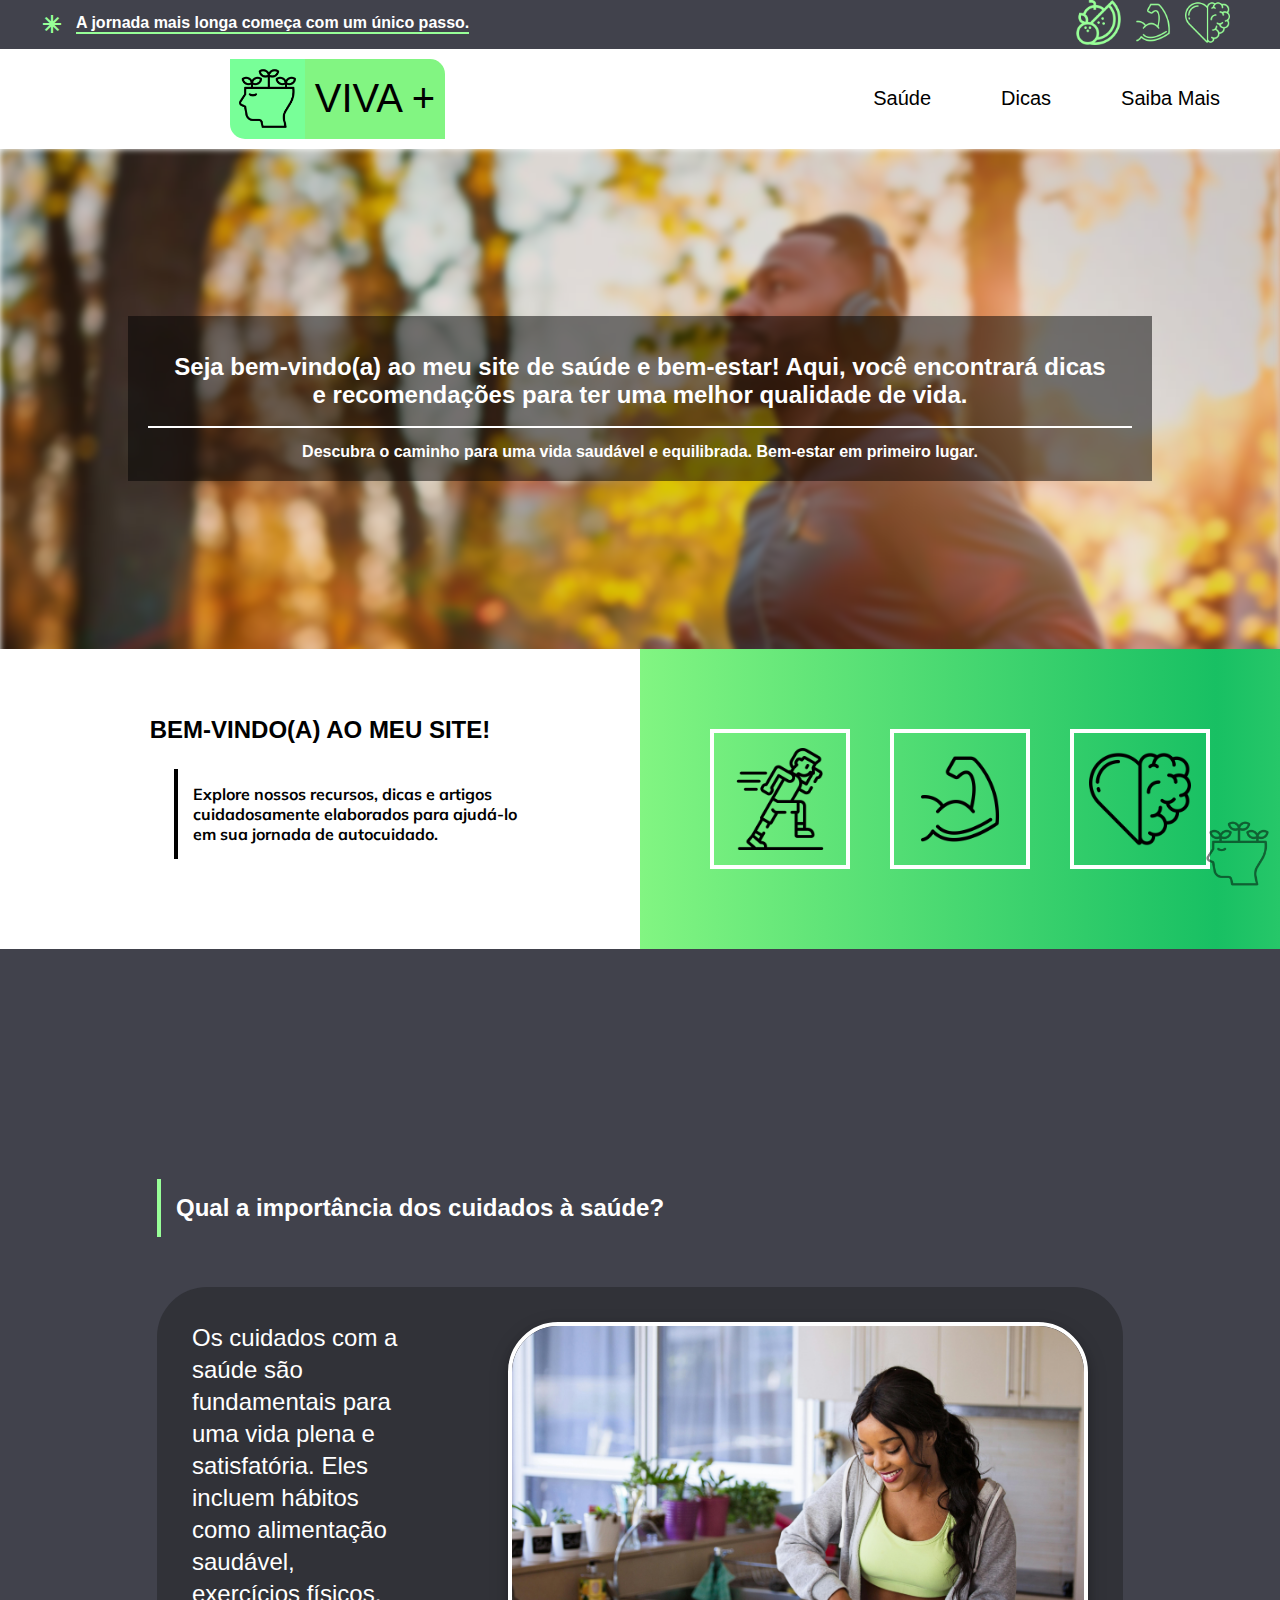
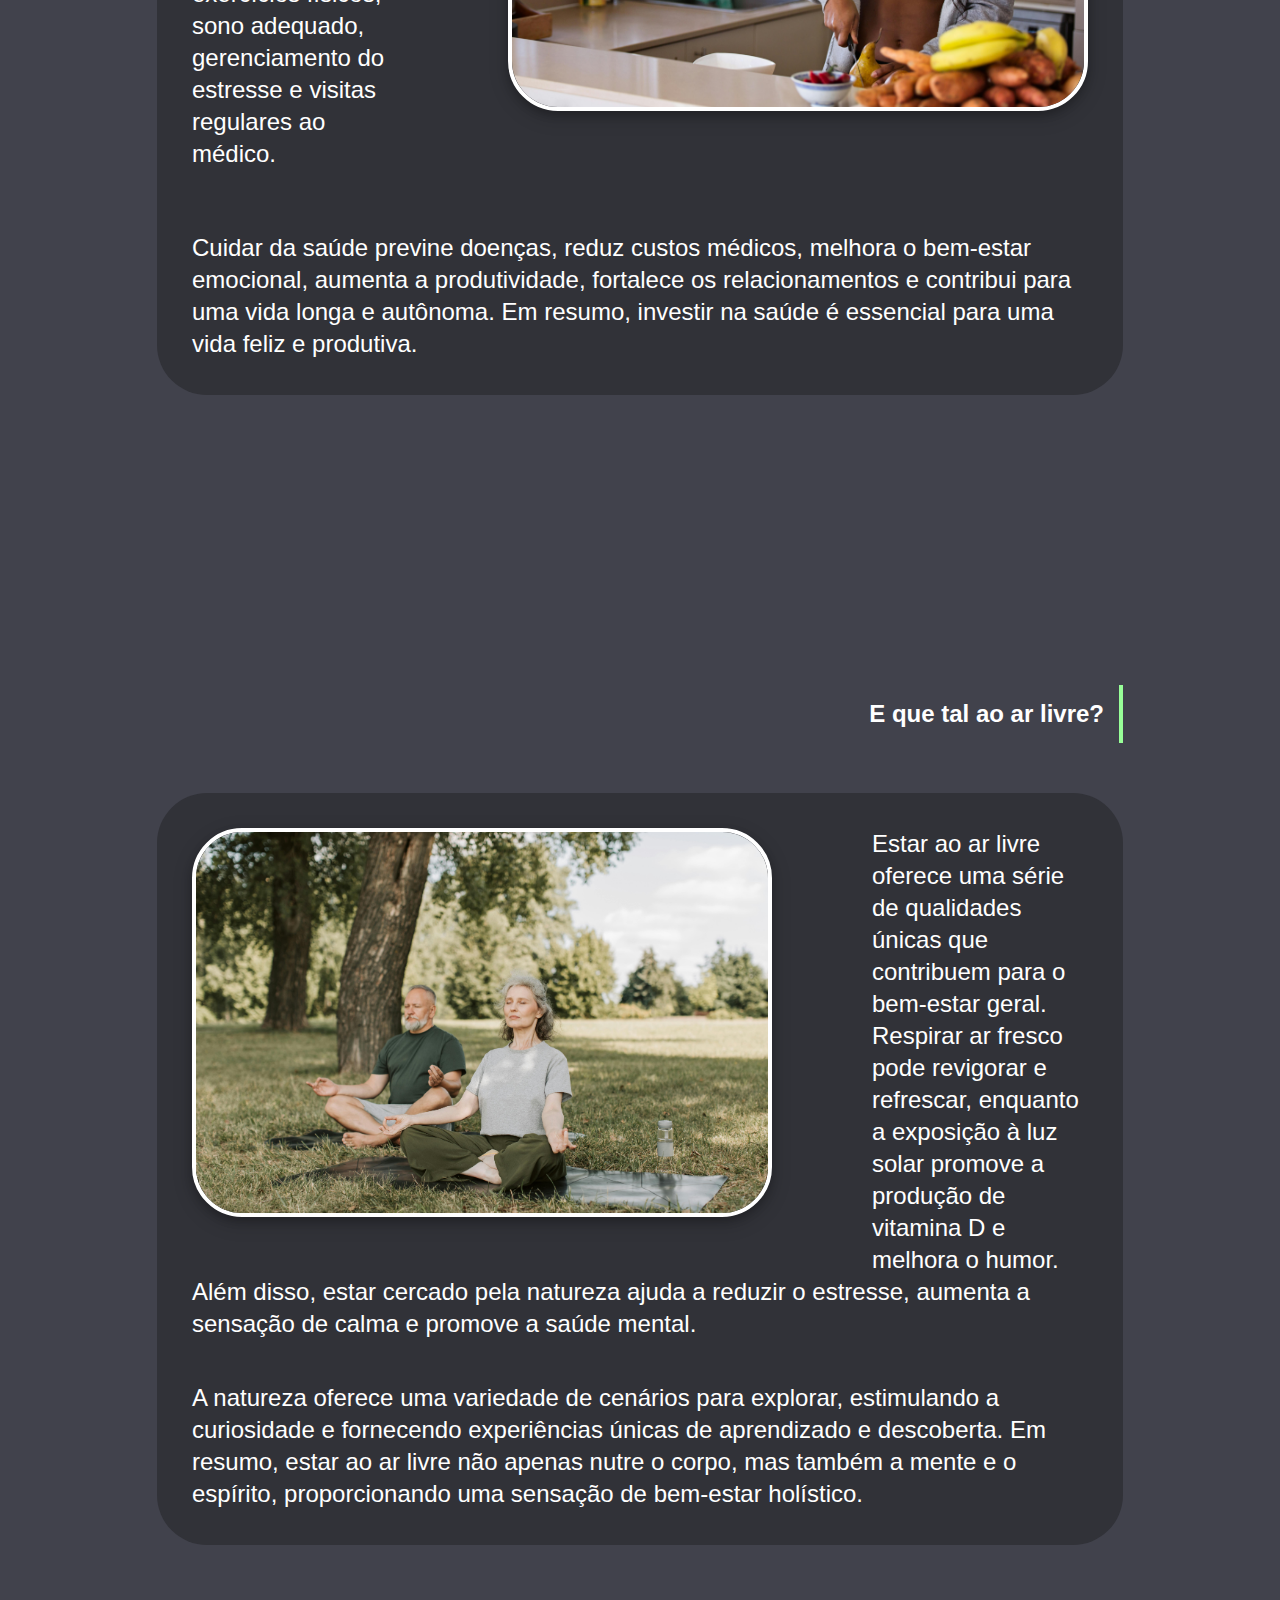
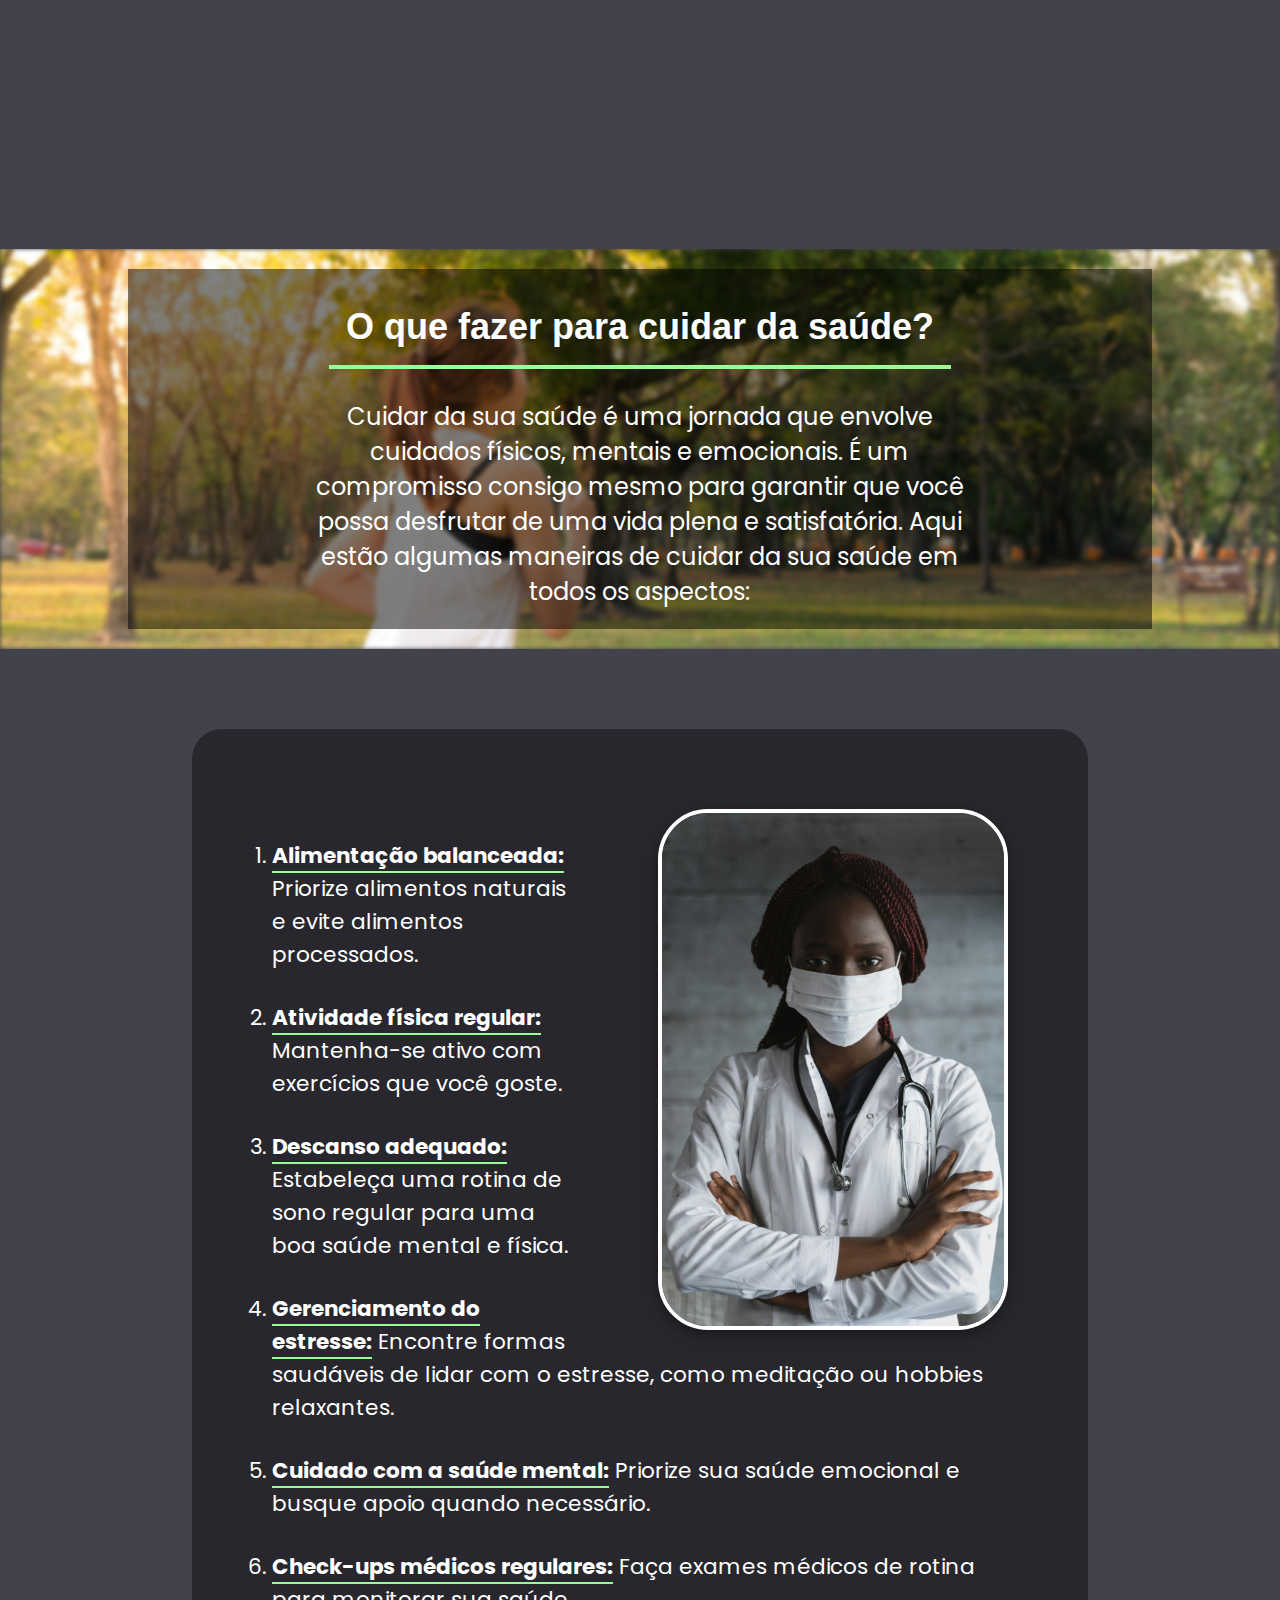
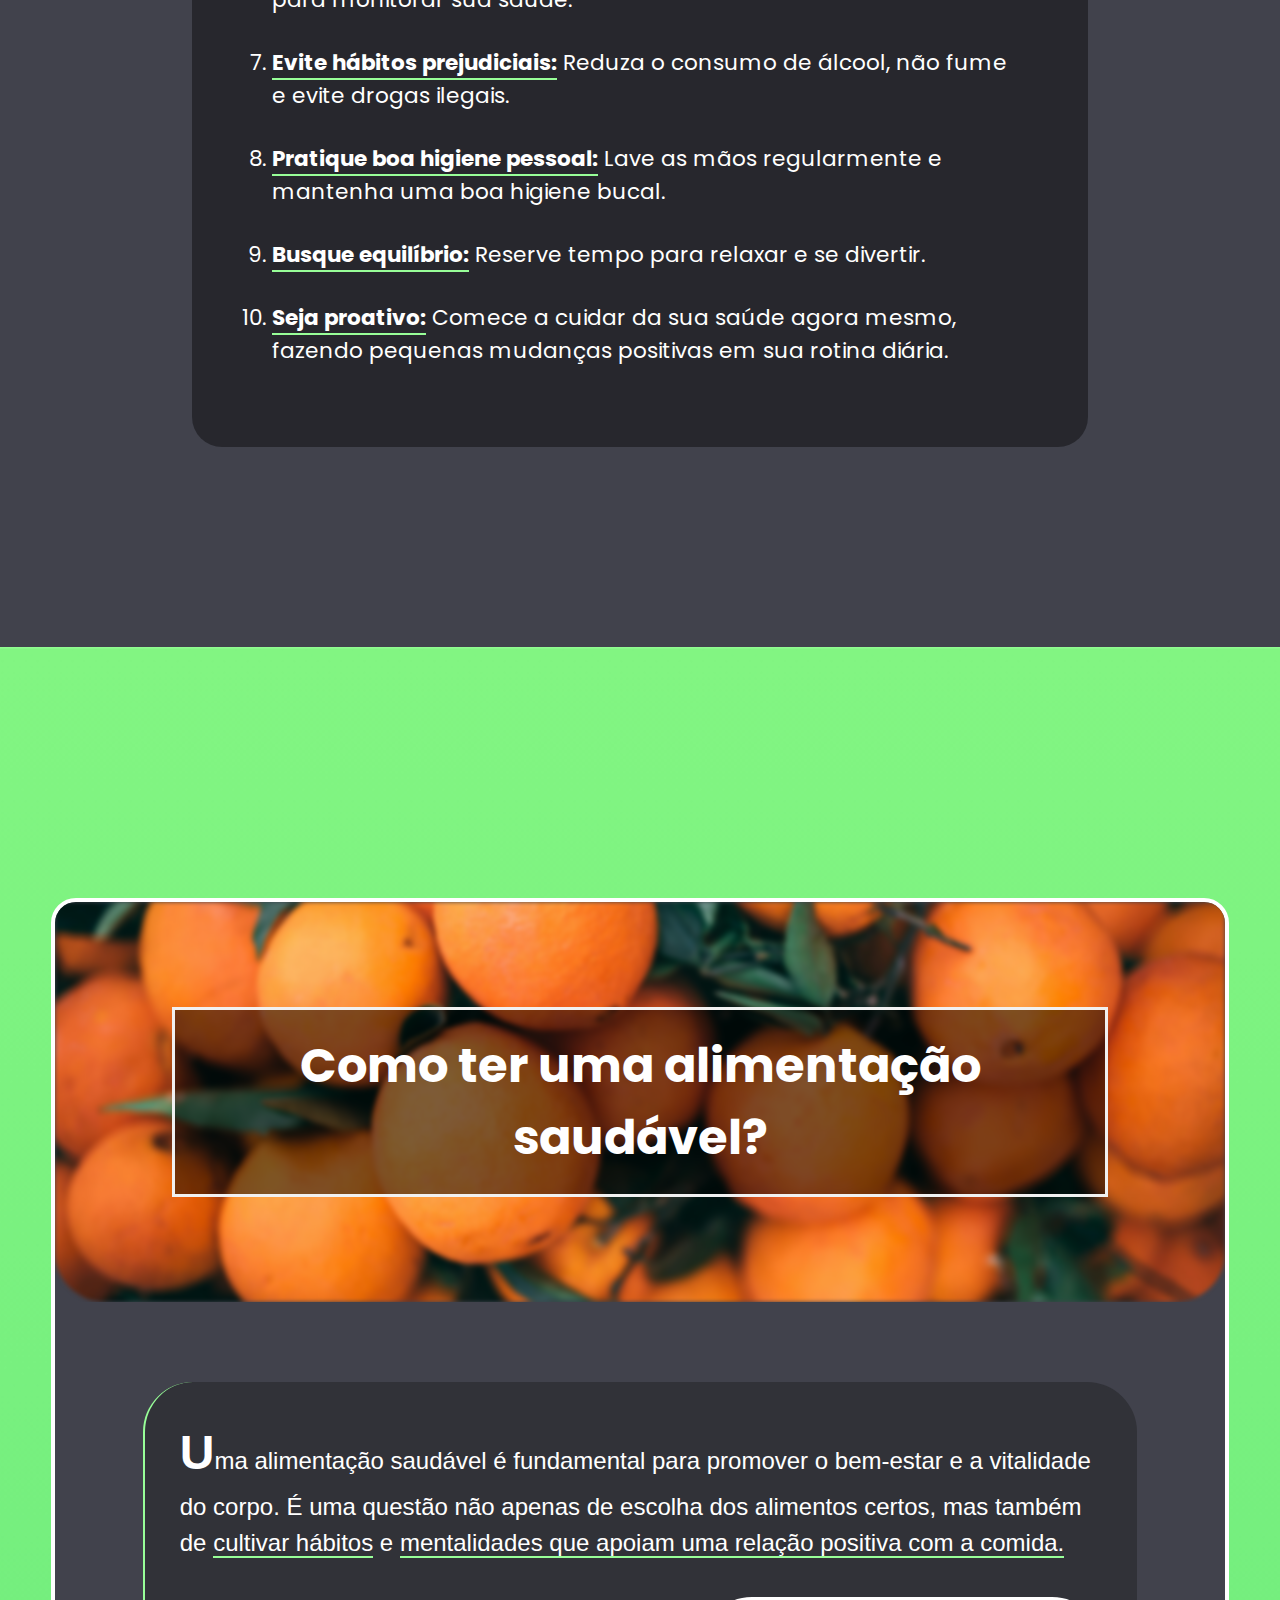
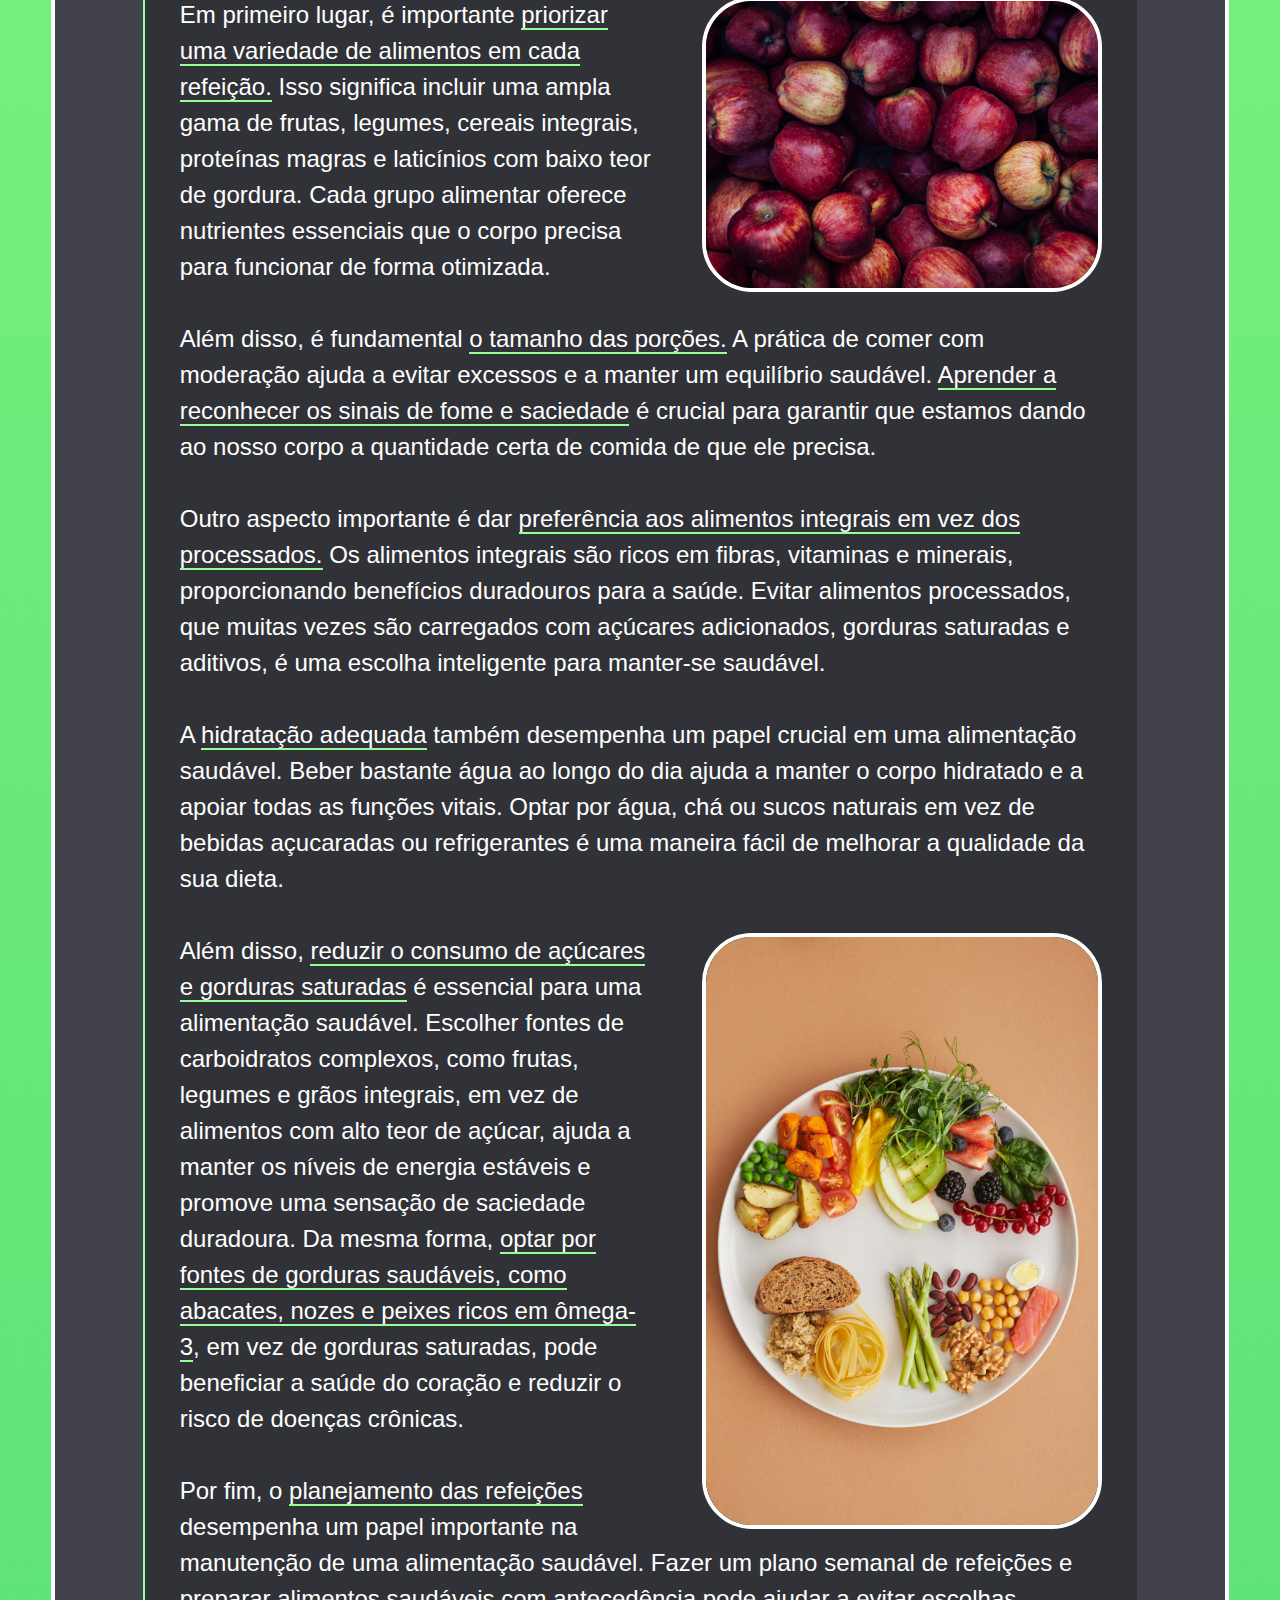
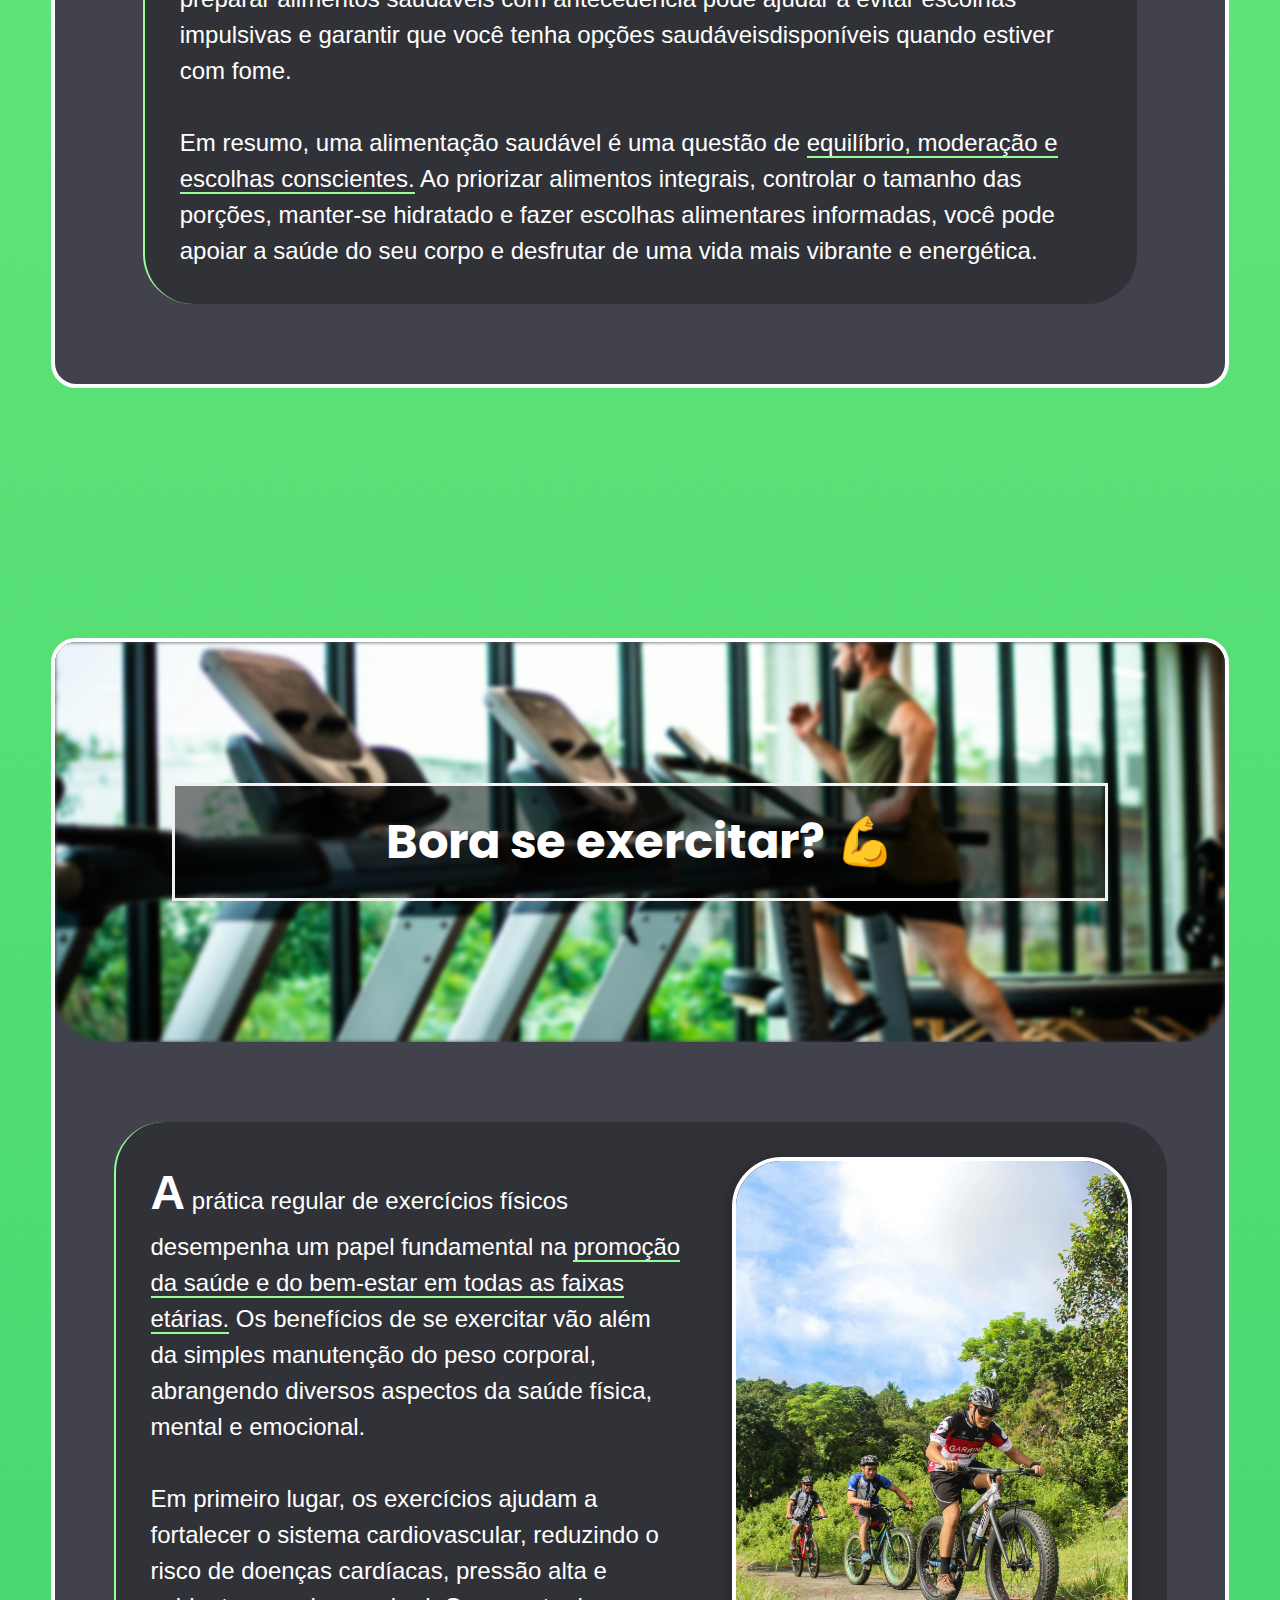
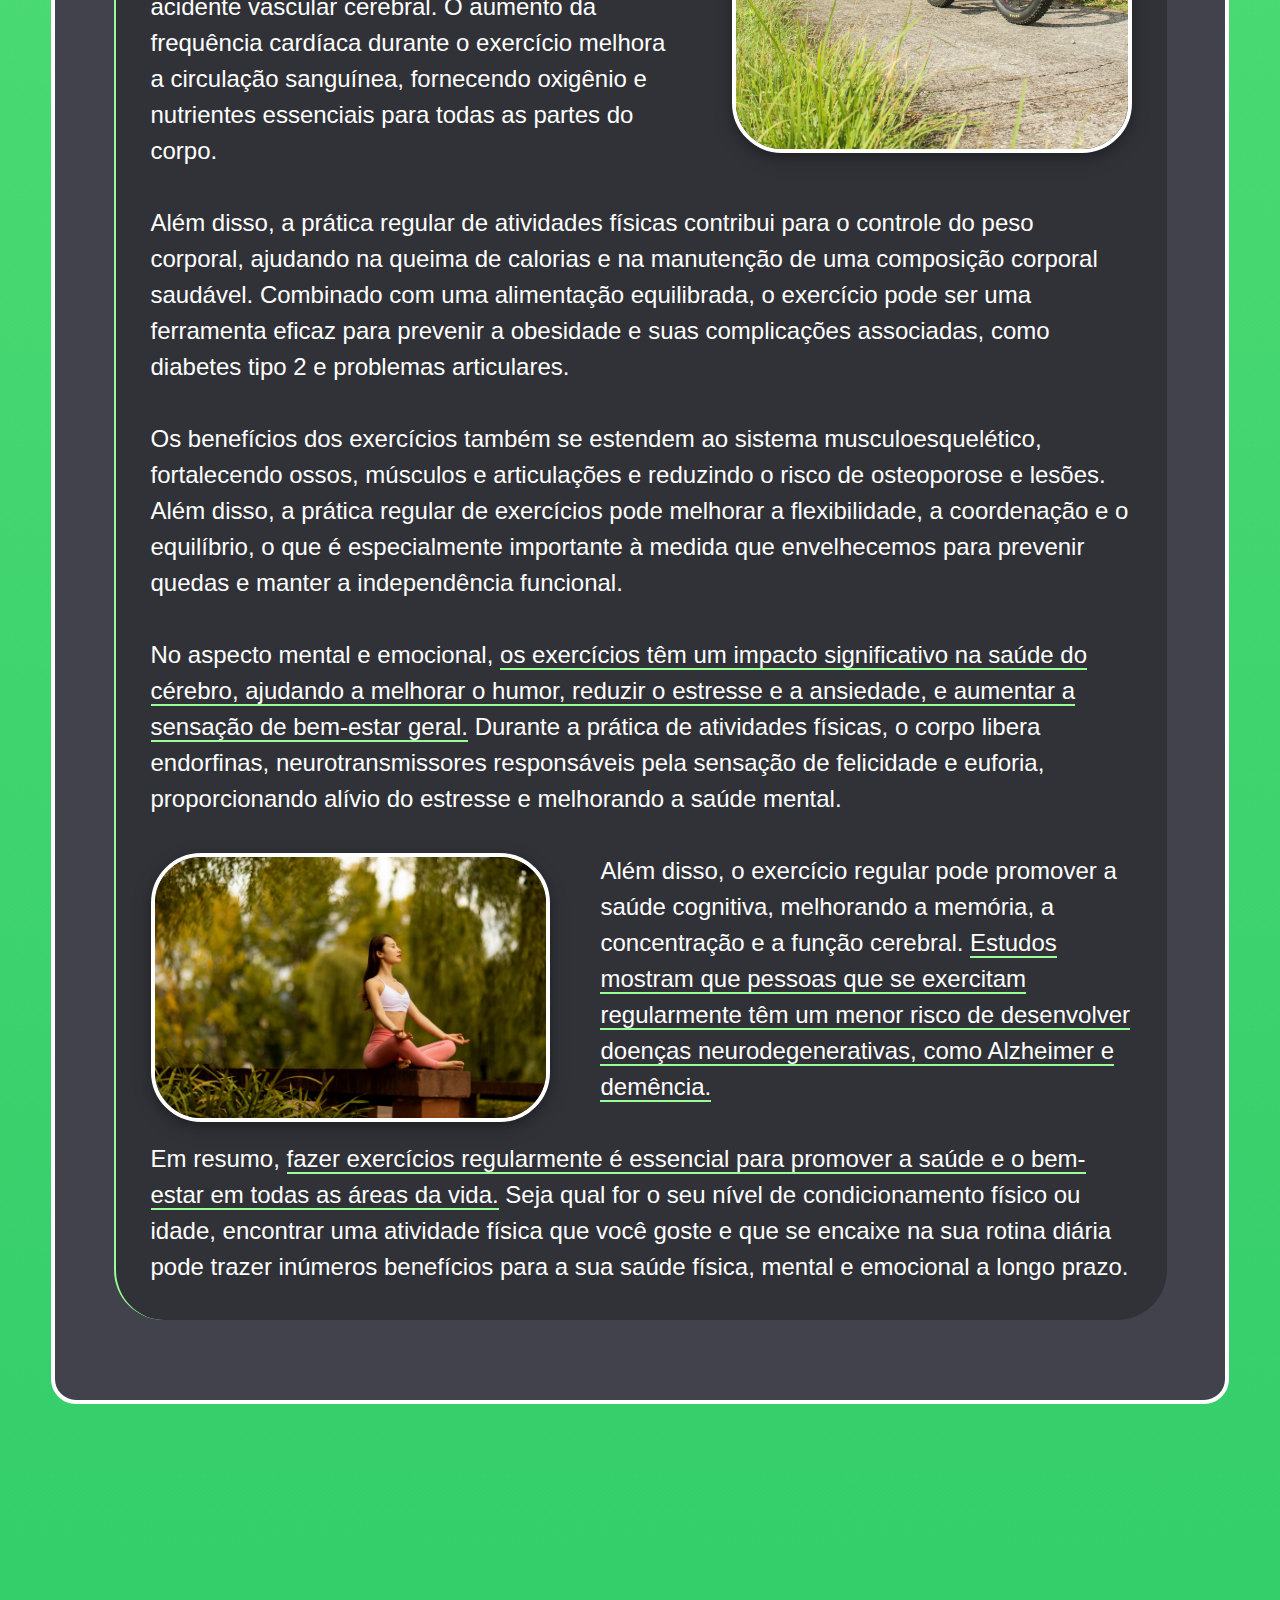
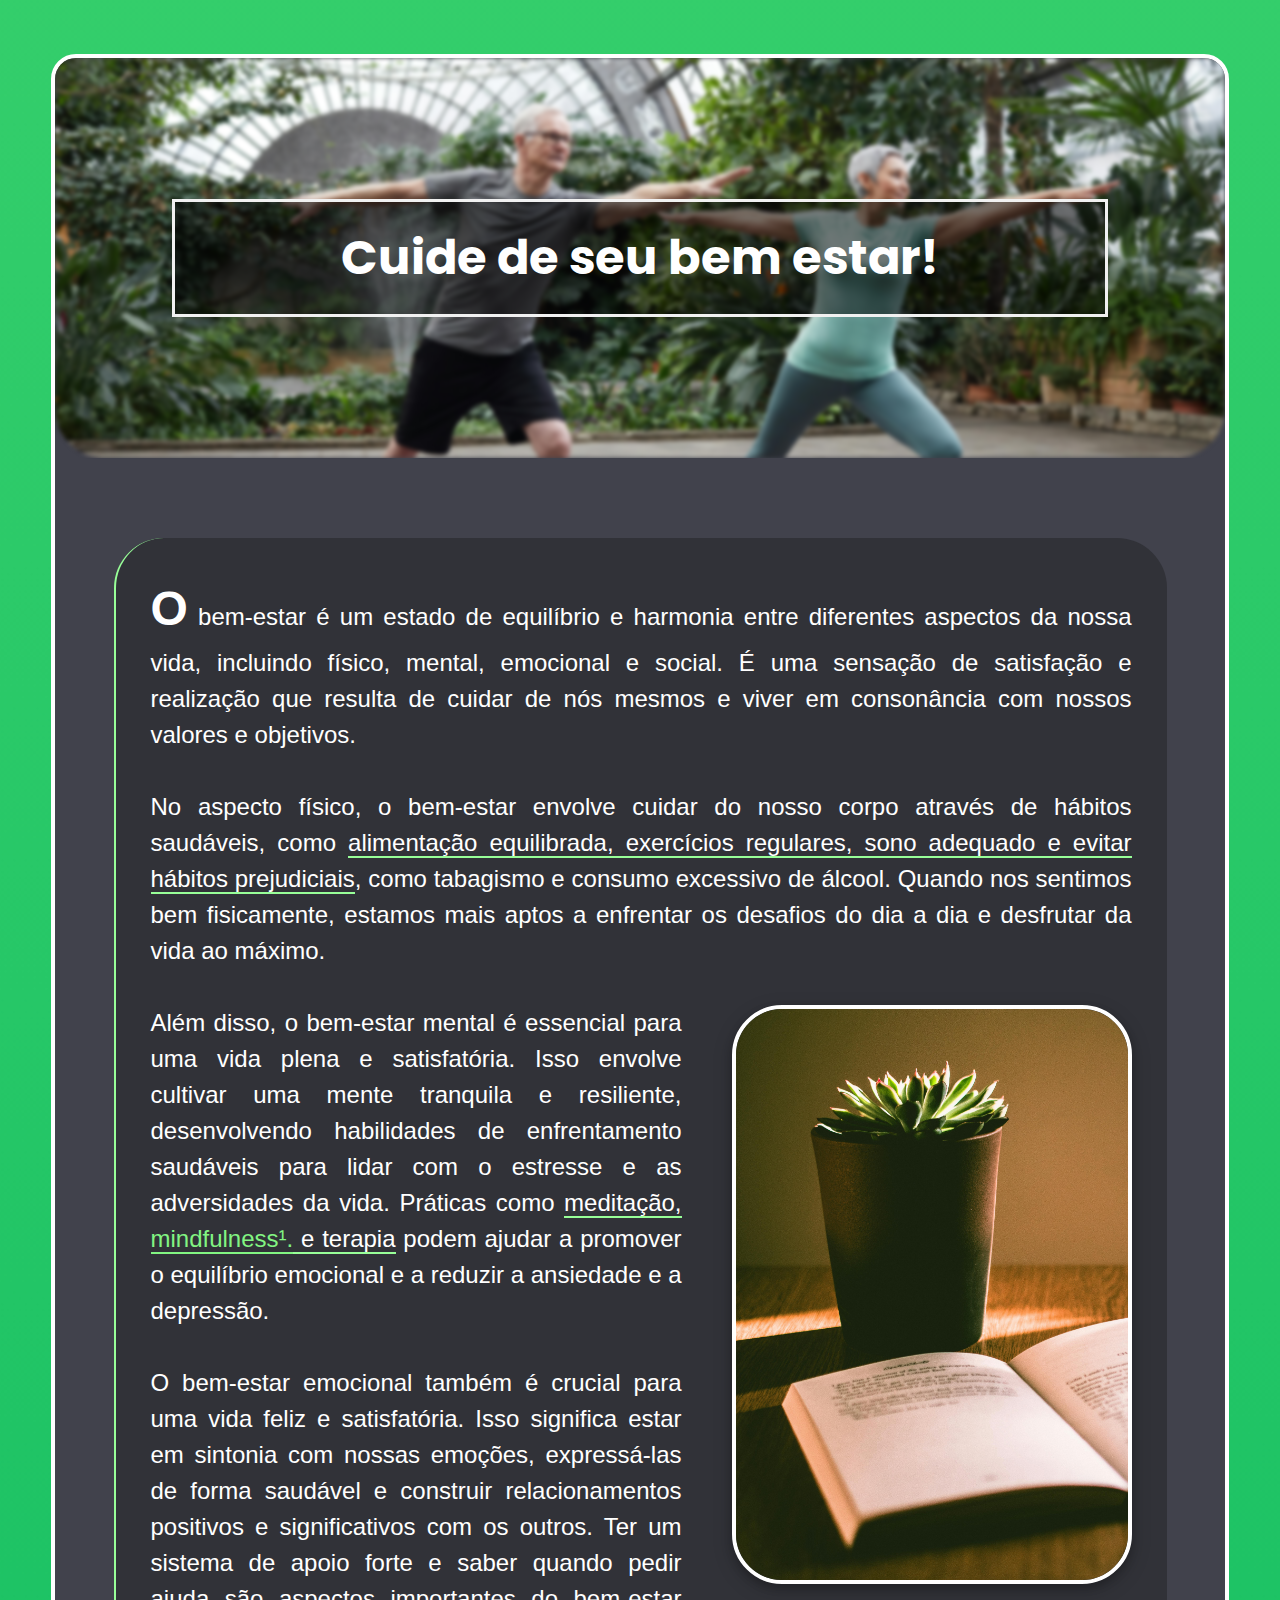
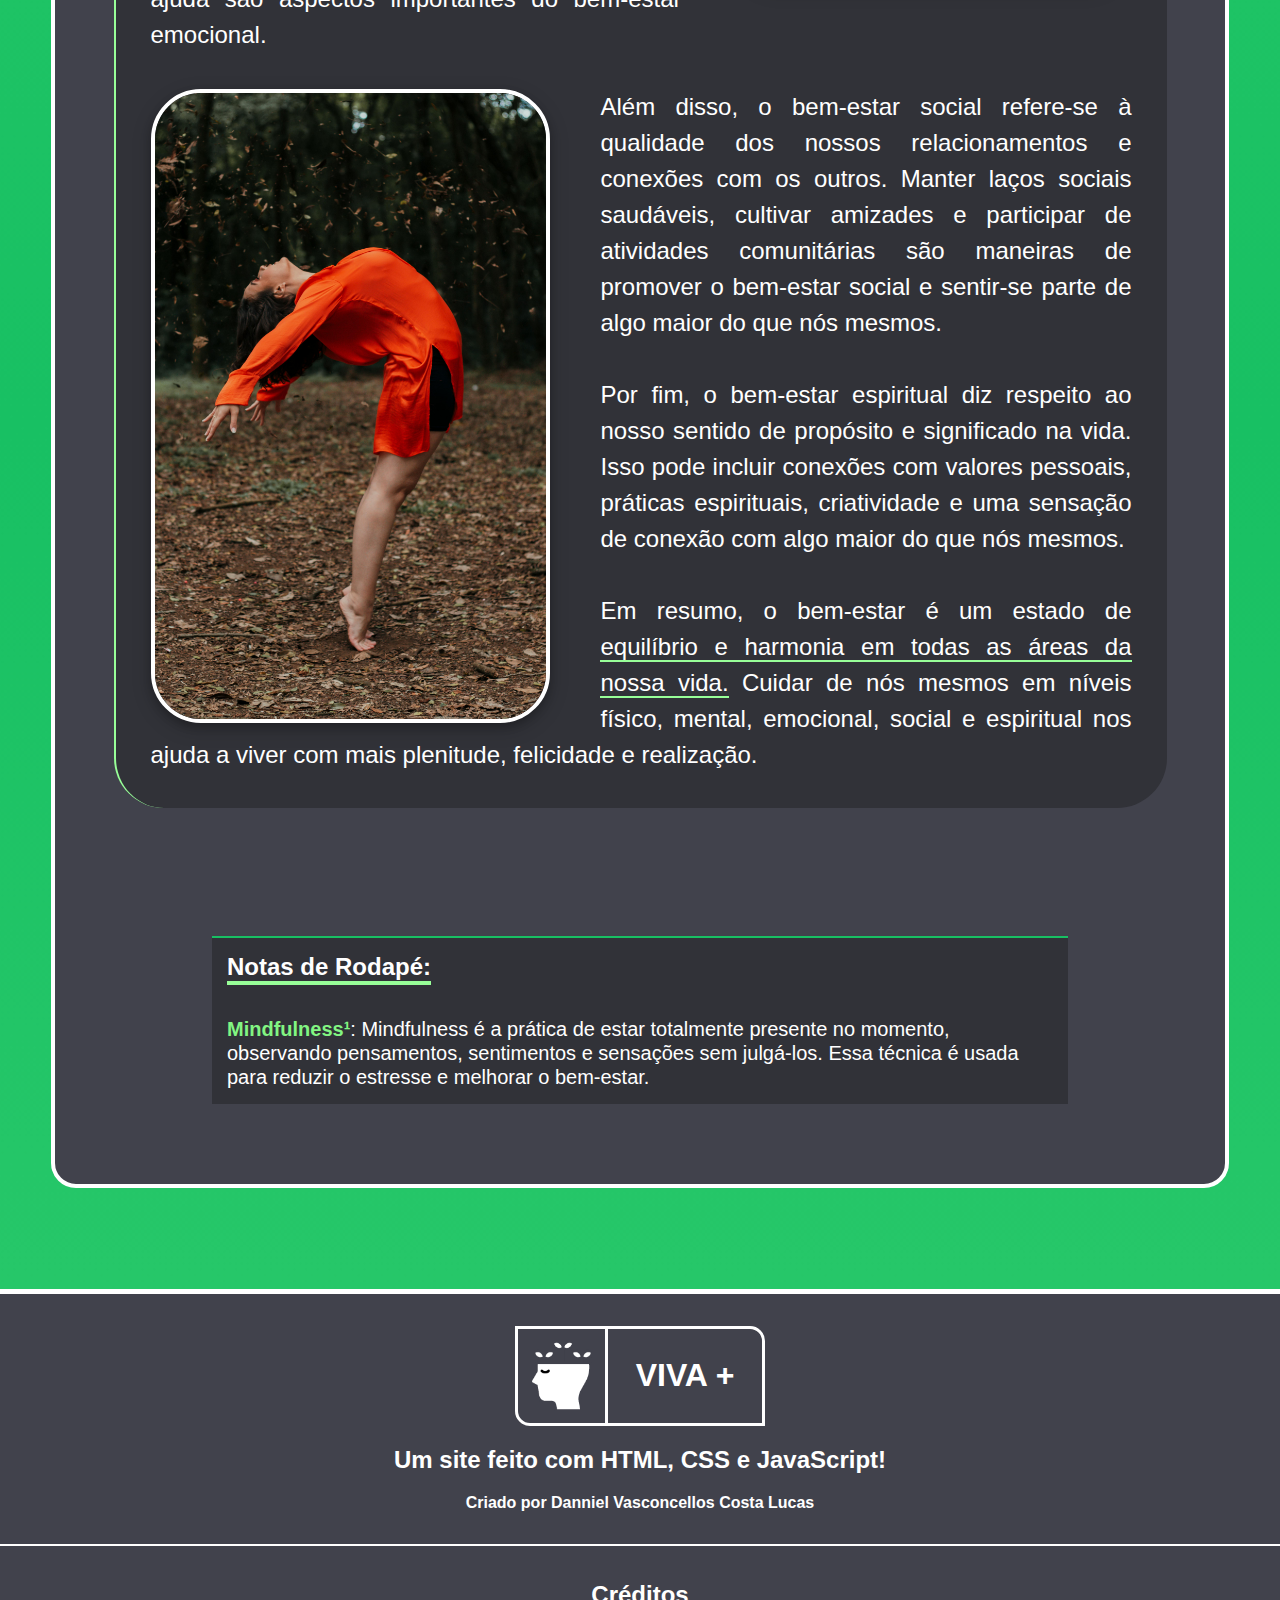
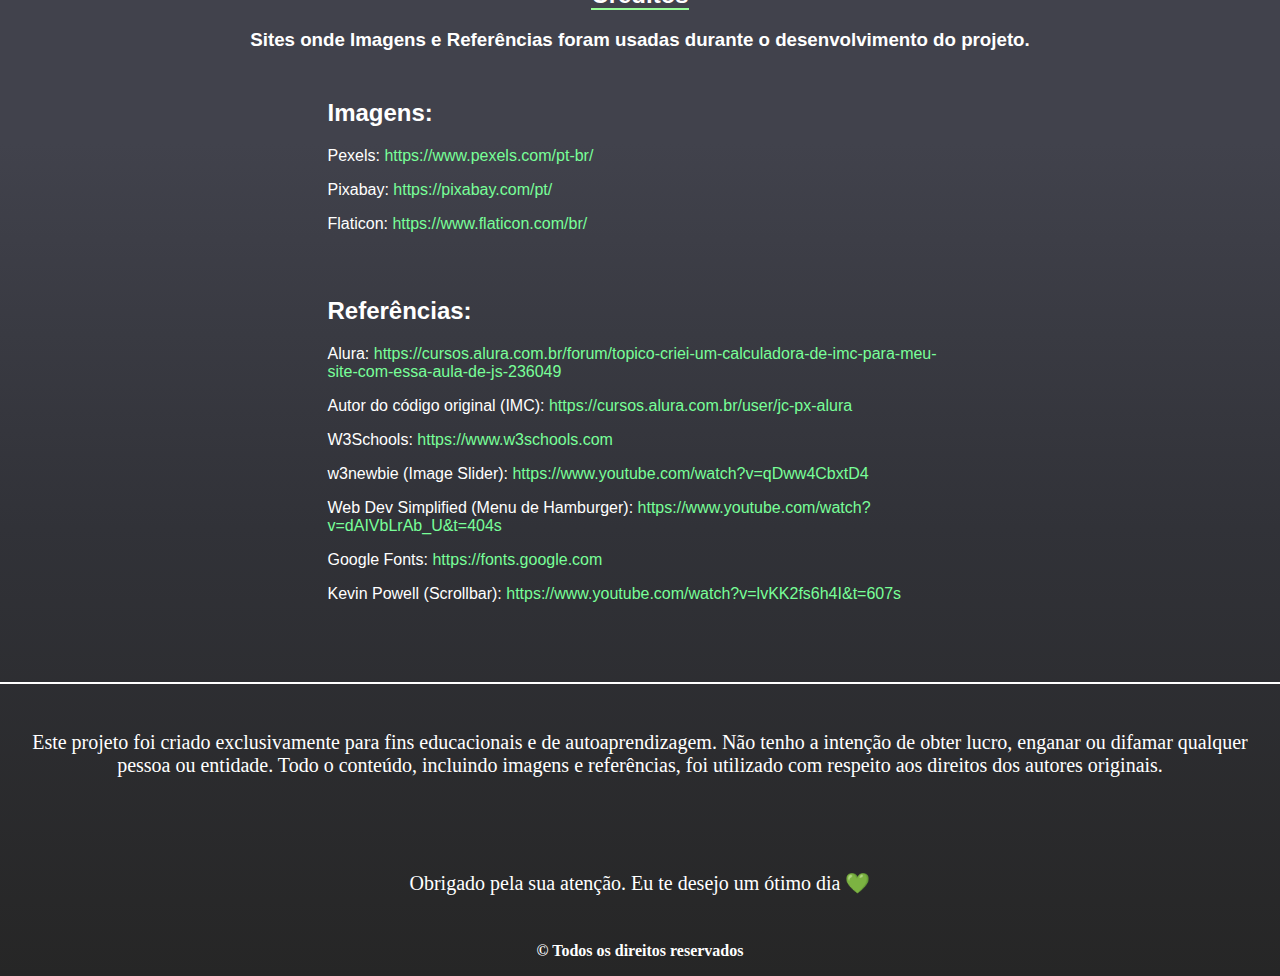
==== index.html @ 8549954d "primeiro commit" ====
<!DOCTYPE html>
<html lang="pt-BR">

<head>
    <meta charset="UTF-8">
    <meta name="description" content="Saúde e bem-estar">
    <meta name="keywords" content="Saúde, bem-estar, IMC, alimentação, exercicios físicos, saúde mental">
    <meta name="author" content="Danneil Vasconcellos Costa Lucas">
    <meta name="viewport" content="width=device-width, initial-scale=1.0">
    <link rel="stylesheet" href="./src/css/reset.css">
    <link rel="stylesheet" href="./src/css/style.css">
    <link rel="stylesheet" href="./src/css/icons.css">
    <link rel="stylesheet" href="./src/css/menu.css">
    <link rel="stylesheet" href="./src/css/division.css">
    <link rel="stylesheet" href="./src/css/responsivo.css">
    <link rel="preconnect" href="https://fonts.googleapis.com">
    <link rel="preconnect" href="https://fonts.googleapis.com">
    <link rel="preconnect" href="https://fonts.gstatic.com" crossorigin>
    <link href="https://fonts.googleapis.com/css2?family=Merienda:wght@300..900&display=swap" rel="stylesheet">
    <link rel="preconnect" href="https://fonts.googleapis.com">
    <link rel="preconnect" href="https://fonts.gstatic.com" crossorigin>
    <link href="https://fonts.googleapis.com/css2?family=Mulish:ital,wght@0,200..1000;1,200..1000&display=swap"
        rel="stylesheet">
    <link rel="preconnect" href="https://fonts.googleapis.com">
    <link rel="preconnect" href="https://fonts.gstatic.com" crossorigin>
    <link
        href="https://fonts.googleapis.com/css2?family=Poppins:ital,wght@0,100;0,200;0,300;0,400;0,500;0,600;0,700;0,800;0,900;1,100;1,200;1,300;1,400;1,500;1,600;1,700;1,800;1,900&display=swap"
        rel="stylesheet">
    <link rel="stylesheet"
        href="https://fonts.googleapis.com/css2?family=Material+Symbols+Outlined:opsz,wght,FILL,GRAD@20..48,100..700,0..1,-50..200" />
    <title>VIVA +</title>
    <link rel="icon" type="image/x-icon" href="./src/img/favicon.png">

    <style type="text/css">
        #slider {
            overflow: hidden;
            z-index: -1;
        }

        #slider figure {
            position: relative;
            width: 500%;
            margin: 0;
            left: 0;
            background-position: center;
            background-repeat: no-repeat;
            background-size: cover;
            height: 500%;
            animation: 20s slider infinite;
        }

        #slider figure img {
            float: left;
            width: 20%;
            filter: blur(3px);
            -webkit-filter: blur(3px);
        }

        @keyframes slider {
            0% {
                left: 0;
            }

            20% {
                left: 0;
            }

            25% {
                left: -100%;
            }

            45% {
                left: -100%;
            }

            50% {
                left: -200%;
            }

            70% {
                left: -200%;
            }

            75% {
                left: -300%;
            }

            95% {
                left: -300%;
            }

            100% {
                left: -400%;
            }
        }
    </style>
</head>

<body onload="ditadosTransition()">
    <div class="container">
        <nav class="top-navbar">
            <a href="index.html" target="_self">
                <div class="top-logo-content">
                    <div class="top-img-logo">
                        <img src="./src/img/logo.png" alt="Um desenho de uma cabeça com folhas saindo para fora.">
                    </div>

                    <div class="top-logo">
                        <h1>
                            VIVA +
                        </h1>
                    </div>
                </div>
            </a>

            <div class="phone-navbar">
                <a href="#" target="_blank">
                    <img src="./src/img/telefone-colorido.png" alt="Um desenho de um telefone.">
                    <img class="over-phone" src="./src/img/telefone-colorido-branco.png">
            </div>
            <div class="phone-txt">
                XX XX XXXXX-XXXX
            </div>
            </a>

            <div class="asterisk-back-space">
                <span class="material-symbols-outlined asterisk">
                    asterisk
                </span>
            </div>
            <div onclick="ditadosChange()" class="ditados">
                <u id="ditados"></u>
                <button>
                    <!-- <span onclick="ditadosChange()" class="material-symbols-outlined arrow">
                    chevron_right
                    </span>
                </button> -->
            </div>

            <div class="ícones-navbar">
                <div class="fruta-navbar">
                    <img src="./src/img/fruta-colorido.png" alt="Desenho de um trio de frutas.">
                    <!-- <img class="over-fruta" src="./src/img/fruta-colorido-branco.png"> -->
                </div>

                <div class="body-building-navbar">
                    <img src="./src/img/body-building-colorido.png" alt="Desenho de um braço musculoso.">
                    <!-- <img class="over-body-building" src="./src/img/body-building-colorido-branco.png"> -->
                </div>

                <div class="coração-navbar">
                    <img src="./src/img/coração-colorido.png" alt="Desenho de um coração e cérebro unidos.">
                    <!-- <img class="over-coração" src="./src/img/coração-colorido-branco.png"> -->
                </div>
            </div>

            <label class="hamburger-menu">
                <input type="checkbox">
            </label>

            <aside class="sidebar">
                <div class="sidebar-logo">
                    <img src="./src/img/logo-branco.png" alt="Um desenho de uma cabeça com folhas saindo para fora.">
                    <h3>VIVA +</h3>
                </div>

                <nav class="sidebar-nav">
                    <div class="sidebar-saude">
                        <button class="sidebar-btn"> <span class="material-symbols-outlined btn-icon heart-plus">
                                heart_plus
                            </span>
                            <div class="btn-title"> Sáude</div>
                        </button>

                        <ul id="saude-li" class="btn-li">
                            <li><a href="#cuide-se">Introdução</a></li>
                            <li><a href="#ar-livre">Ar Livre</a></li>
                            <li><a href="#recomendacoes">Sugestões</a></li>
                        </ul>
                    </div>


                    <div class="sidebar-dicas">
                        <button class="sidebar-btn"> <span class="material-symbols-outlined btn-icon exerice">
                                exercise
                            </span>
                            <div class="btn-title">Dicas</div>
                        </button>

                        <ul id="dicas-li" class="btn-li">
                            <li><a href="#alimentacao">Alimentação</a></li>
                            <li><a href="#exercicios">Exercícios</a></li>
                            <li><a href="#bem-estar">Bem Estar</a></li>
                        </ul>
                    </div>



                    <div class="sidebar-outro">
                        <button class="sidebar-btn"> <span class="material-symbols-outlined btn-icon new-page">
                                open_in_new
                            </span>
                            <a target="_self" href="./outro.html" class="btn-title">Outro</a>
                        </button>

                        <!-- <ul id="outro-li" class="btn-li">
                            <li><a href="./outro.html#mental">Saúde Mental</a></li>
                            <li><a href="./outro.html#video">Vídeos</a></li>
                            <li><a href="./outro.html#imc">IMC</a></li>
                        </ul> -->
                    </div>


                </nav>
            </aside>
        </nav>
        <nav class="navbar">

            <a class="logo-link" target="_self" href="index.html">
                <div class="logo-content">

                    <div class="img-logo">
                        <img class="img-logo-content" src="./src/img/logo.png"
                            alt="Um desenho de uma cabeça com folhas saindo para fora.">
                    </div>

                    <div class="logo">

                        <h1>
                            VIVA +
                        </h1>
                    </div>
                </div>
            </a>


            <div class="menu">
                <div class="dropdown">
                    <a target="_self" href="#cuide-se" class="dropbtn">Saúde</a>
                    <div class="dropdown-content" id="drop-cont">
                        <a href="#cuide-se" target="_self">Introdução</a>
                        <a href="#ar-livre" target="_self">Ar Livre</a>
                        <a href="#recomendacoes" target="_self">Recomendações</a>
                    </div>
                </div>

                <div class="dropdown-dicas">
                    <a target="_self" href="#dicas" class="dropbtn-dicas">Dicas</a>
                    <div class="dropdown-dicas-content" id="drop-cont">
                        <a href="#alimentacao">Alimentação</a>
                        <a href="#exercicios">Exercícios</a>
                        <a href="#bem-estar">Bem Estar</a>
                    </div>
                </div>

                <div class="dropdown-saiba-mais">
                    <a href="./outro.html" target="_self" class="dropbtn-saiba-mais"> <img class="outside-page"
                            src="./src/img/outside-page.svg"
                            alt="Um desenho que indica que você irá sair do site ao clicar."> Saiba
                        Mais</a>
                    <div class="dropdown-saiba-mais-content" id="drop-cont">
                        <a href="./outro.html#saude-mental">Saúde Mental</a>
                        <a href="./outro.html#video">Vídeos</a>
                        <a href="./outro.html#imc">IMC</a>
                    </div>
                </div>
            </div>
        </nav>
        <header class="header">
            <div class="headline">
                <h2>
                    Seja bem-vindo(a) ao meu site de saúde e bem-estar! Aqui, você encontrará dicas e recomendações para
                    ter uma melhor qualidade de vida.
                </h2>

                <h4>
                    Descubra o caminho para uma vida saudável e equilibrada. Bem-estar em primeiro lugar.
                </h4>
            </div>

            <div id="slider">
                <figure>
                    <img class="img-h-0" src="./src/img/img-headline.jpg">
                    <img class="img-h-1" src="./src/img/img-headline-1.jpg">
                    <img class="img-h-2" src="./src/img/img-headline-2.jpg">
                    <img class="img-h-3" src="./src/img/img-headline-3.jpg">
                    <img class="img-h-4" src="./src/img/img-headline.jpg">
                </figure>
            </div>
        </header>


        <section class="column">

            <div class="left-column">
                <div class="left-content">
                    <h2>
                        BEM-VINDO(A) AO MEU SITE!
                    </h2>
                    <div class="the-gap">
                        <hr>
                    </div>
                    <p> Explore nossos recursos, dicas e artigos cuidadosamente elaborados para ajudá-lo em sua jornada
                        de autocuidado. </p>
                </div>
            </div>

            <div class="right-column">
                <div class="right-content">
                    <img class="corredor" src="./src/img/corrida.png" alt="Desenho de um homem correndo.">
                    <img class="body-building-content" src="./src/img/body-building.png"
                        alt="Desenho de um braço musculoso.">
                    <img class="fruta-content" src="./src/img/coração.png"
                        alt="Desenho de um coração e cérebro unidos.">
                </div>
            </div>
        </section>

        <section class="intro" id="cuide-se">

            <div class="cuidados">
                <div class="cuidados-content">

                    <h2>
                        Qual a importância dos cuidados à saúde?
                    </h2>

                    <div id="inside" class="cuidados-inside">

                        <div class="img-over">
                            <img id="img-show" class="img-top img-original" src="./src/img/img-cuidados.jpg"
                                alt="Fotografia de uma mulher cortando uma fruta.">

                            <img id="img-show" class="img-top img-pos" src="./src/img/img-cuidados-pos.jpg"
                                alt="Fotografia de uma mulher prestes a comer uma colher de frutas enquanto esbanja um sorriso para a câmera">
                        </div>
                        <p class="p-cuidados p-excess" id="p-cuidados">
                            Os cuidados com a saúde
                            são
                            fundamentais para uma vida
                            plena e satisfatória. Eles incluem hábitos como alimentação saudável, exercícios físicos,
                            sono
                            adequado,
                            gerenciamento do estresse e visitas regulares ao médico.
                        </p>
                        <br><br>
                        <div class="img-over">
                            <img class="img-middle img-original" id="img-show" src="./src/img/img-cuidados.jpg"
                                alt="Fotografia de uma mulher cortando uma fruta.">

                            <img id="img-pos" class="img-middle img-pos" src="./src/img/img-cuidados-pos.jpg"
                                alt="Fotografia de uma mulher prestes a comer uma colher de frutas enquanto esbanja um sorriso para a câmera">

                        </div>
                        <p>
                            Cuidar da saúde
                            previne
                            doenças, reduz
                            custos médicos, melhora o bem-estar emocional, aumenta a produtividade, fortalece os
                            relacionamentos e
                            contribui para uma vida longa e autônoma. Em resumo, investir na saúde é essencial para uma
                            vida
                            feliz e
                            produtiva.
                        </p>
                    </div>
                </div>
            </div>
            <br><br>

            <div class="ar-livre" id="ar-livre">
                <div class="ar-livre-content">
                    <h2>
                        E que tal ao ar livre?
                    </h2>

                    <div id="inside" class="ar-livre-inside">
                        <div class="img-container">
                            <img id="img-show" class="img-top" src="./src/img/img-ar-livre.jpg"
                                alt="Uma fotografia de dois idosos sentados ao ar livre.">
                        </div>
                        <p>
                            Estar ao ar livre
                            oferece
                            uma série de
                            qualidades únicas que contribuem para o bem-estar geral. Respirar ar fresco pode revigorar e
                            refrescar,
                            enquanto a exposição à luz solar promove a produção de vitamina D e melhora o humor. Além
                            disso,
                            estar
                            cercado pela natureza ajuda a reduzir o estresse, aumenta a sensação de calma e promove a
                            saúde
                            mental.
                        </p>
                        <br><br>
                        <div class="img-container">
                            <img id="img-show" class="img-middle" src="./src/img/img-ar-livre.jpg"
                                alt="Uma fotografia de dois idosos sentados ao ar livre.">
                        </div>
                        <p class="p-excess">

                            A natureza oferece uma variedade de cenários para explorar, estimulando a curiosidade e
                            fornecendo
                            experiências únicas de aprendizado e descoberta. Em resumo, estar ao ar livre não apenas
                            nutre o
                            corpo,
                            mas também a mente e o espírito, proporcionando uma sensação de bem-estar holístico.

                        </p>
                    </div>
                </div>
            </div>

            <div class="recomendacoes" id="recomendacoes">

                <div class="rec-img-txt">
                    <div class="top-img" style="filter: blur(2px);"></div>
                    <div class="top-text">
                        <h1>
                            O que fazer para cuidar da saúde?
                        </h1>
                        <p id="especial" >Cuidar da sua saúde é uma jornada que envolve cuidados físicos, mentais e emocionais. É um
                            compromisso
                            consigo mesmo para garantir que você possa desfrutar de uma vida plena e satisfatória. Aqui
                            estão
                            algumas maneiras de cuidar da sua saúde em todos os aspectos:
                        </p>
                    </div>
                </div>
                <ol>
                    <div class="background-ol">
                        <div id="img-ol" class="img-ol">
                            <img id="img-show" src="./src/img/img-recomendacoes-1.jpg"
                                alt="Uma médica de braços cruzados.">
                        </div>
                        <div id="li-space" class="li-space">
                            <li><strong>Alimentação balanceada:</strong> Priorize alimentos naturais e evite alimentos
                                processados.
                            </li>
                            <li><strong>Atividade física regular:</strong> Mantenha-se ativo com exercícios que você
                                goste.
                            </li>
                            <li><strong>Descanso adequado:</strong> Estabeleça uma rotina de sono regular para uma boa
                                saúde
                                mental e
                                física.
                            </li>
                            <li><strong>Gerenciamento do estresse:</strong> Encontre formas saudáveis de lidar com o
                                estresse,
                                como
                                meditação ou
                                hobbies relaxantes.</li>
                            <li><strong>Cuidado com a saúde mental:</strong> Priorize sua saúde emocional e busque apoio
                                quando
                                necessário.</li>
                            <li><strong>Check-ups médicos regulares:</strong> Faça exames médicos de rotina para
                                monitorar
                                sua
                                saúde.</li>
                            <li><strong>Evite hábitos prejudiciais:</strong> Reduza o consumo de álcool, não fume e
                                evite
                                drogas
                                ilegais.</li>
                            <li><strong>Pratique boa higiene pessoal:</strong> Lave as mãos regularmente e mantenha uma
                                boa
                                higiene
                                bucal.</li>
                            <li><strong>Busque equilíbrio:</strong> Reserve tempo para relaxar e se divertir.</li>
                            <li><strong>Seja proativo:</strong> Comece a cuidar da sua saúde agora mesmo, fazendo
                                pequenas
                                mudanças
                                positivas em sua
                                rotina diária.</li>
                        </div>
                    </div>
                </ol>

            </div>

        </section>
        <section class="dicas" id="dicas">
            <section class="alimentacao" id="alimentacao">
                <div class="rec-img-txt">
                    <div class="top-img"></div>
                    <div class="top-text">
                        <h1>Como ter uma alimentação saudável?</h1>
                    </div>
                </div>

                <div class="alimentacao-text">

                    <p> <strong>U</strong>ma
                        alimentação saudável é fundamental para promover o bem-estar e a vitalidade do corpo. É uma
                        questão
                        não apenas de escolha dos alimentos certos, mas também de <u>cultivar hábitos</u> e
                        <u>mentalidades
                            que apoiam uma relação positiva com a comida.</u>
                        <br><br>


                        <img id="img-dicas" class="img-top" src="./src/img/img-alimentacao-1.jpg"
                            alt="Uma imagem preenchida com um monte de maçãs.">
 
                    Em primeiro lugar, é importante <u>priorizar uma variedade de alimentos em cada refeição.</u>
                    Isso
                    significa incluir uma ampla gama de frutas, legumes, cereais integrais, proteínas magras e
                    laticínios com baixo teor de gordura. Cada grupo alimentar oferece nutrientes essenciais que o
                    corpo
                    precisa para funcionar de forma otimizada.
                    <br><br>
                    Além disso, é fundamental <u>o tamanho das porções.</u> A prática de comer com moderação ajuda a
                    evitar excessos e a manter um equilíbrio saudável. <u>Aprender a reconhecer os sinais de fome e
                        saciedade</u> é crucial para garantir que estamos dando ao nosso corpo a quantidade certa de
                    comida de que ele precisa.
                    <br><br>
                    <img id="img-dicas" class="img-middle" src="./src/img/img-alimentacao-2.jpg"
                        alt="Uma fotografia de um pão de forma com cinco ovos cozidos e um alface.">

                    Outro aspecto importante é dar <u>preferência aos alimentos integrais em vez dos
                        processados.</u> Os
                    alimentos integrais são ricos em fibras, vitaminas e minerais, proporcionando benefícios
                    duradouros
                    para a saúde. Evitar alimentos processados, que muitas vezes são carregados com açúcares
                    adicionados, gorduras saturadas e aditivos, é uma escolha inteligente para manter-se saudável.
                    <br><br>
                    A <u>hidratação adequada</u> também desempenha um papel crucial em uma alimentação saudável.
                    Beber
                    bastante água ao longo do dia ajuda a manter o corpo hidratado e a apoiar todas as funções
                    vitais.
                    Optar por água, chá ou sucos naturais em vez de bebidas açucaradas ou refrigerantes é uma
                    maneira
                    fácil de melhorar a qualidade da sua dieta.
                    <br><br>
                    <img id="img-dicas" class="bottom-img" src="./src/img/img-alimentacao-3.jpg"
                        alt="Uma fotografia de um prato com alimentos saudáveis.">

                    Além disso, <u>reduzir o consumo de açúcares e gorduras saturadas</u> é essencial para uma
                    alimentação saudável. Escolher fontes de carboidratos complexos, como frutas, legumes e grãos
                    integrais, em vez de alimentos com alto teor de açúcar, ajuda a manter os níveis de energia
                    estáveis
                    e promove uma sensação de saciedade duradoura. Da mesma forma, <u>optar por fontes de gorduras
                        saudáveis, como abacates, nozes e peixes ricos em ômega-3</u>, em vez de gorduras saturadas,
                    pode beneficiar a saúde do coração e reduzir o risco de doenças crônicas.
                    <br><br>
                    Por fim, o <u>planejamento das refeições</u> desempenha um papel importante na manutenção de uma
                    alimentação saudável. Fazer um plano semanal de refeições e preparar alimentos saudáveis com
                    antecedência pode ajudar a evitar escolhas impulsivas e garantir que você tenha opções saudáveis
                    ​​disponíveis quando estiver com fome.
                    <br><br>
                    Em resumo, uma alimentação saudável é uma questão de <u>equilíbrio, moderação e escolhas
                        conscientes.</u> Ao priorizar alimentos integrais, controlar o tamanho das porções,
                    manter-se
                    hidratado e fazer escolhas alimentares informadas, você pode apoiar a saúde do seu corpo e
                    desfrutar
                    de uma vida mais vibrante e energética.
                    </p>
                </div>
            </section>
            <section class="exercicios" id="exercicios">
                <div class="rec-img-txt">
                    <div class="top-img"></div>
                    <div class="top-text">
                        <h1>Bora se exercitar? 💪</h1>
                    </div>
                </div>
                <div class="exercicios-text">
                    <p> <img id="img-dicas" class="img-top" src="./src/img/img-exercicios-1.jpg"
                            alt="Uma fotografia com três homens andando de bicicleta ao ar livre.">

                        <strong>A</strong> prática regular de exercícios físicos desempenha um papel fundamental na
                        <u>promoção da saúde e do bem-estar em todas as faixas etárias.</u> Os benefícios de se
                        exercitar
                        vão além da simples manutenção do peso corporal, abrangendo diversos aspectos da saúde física,
                        mental e emocional.
                        <br><br>
                        Em primeiro lugar, os exercícios ajudam a fortalecer o sistema cardiovascular, reduzindo o risco
                        de
                        doenças cardíacas, pressão alta e acidente vascular cerebral. O aumento da frequência cardíaca
                        durante o exercício melhora a circulação sanguínea, fornecendo oxigênio e nutrientes essenciais
                        para
                        todas as partes do corpo.
                        <img id="img-dicas" class="img-middle" src="./src/img/img-exercicios-1.jpg"
                            alt="Uma fotografia com três homens andando de bicicleta ao ar livre.">
                        <br><br>
                        Além disso, a prática regular de atividades físicas contribui para o controle do peso corporal,
                        ajudando na queima de calorias e na manutenção de uma composição corporal saudável. Combinado
                        com
                        uma alimentação equilibrada, o exercício pode ser uma ferramenta eficaz para prevenir a
                        obesidade e
                        suas complicações associadas, como diabetes tipo 2 e problemas articulares.
                        <br><br>
                        Os benefícios dos exercícios também se estendem ao sistema musculoesquelético, fortalecendo
                        ossos,
                        músculos e articulações e reduzindo o risco de osteoporose e lesões. Além disso, a prática
                        regular
                        de exercícios pode melhorar a flexibilidade, a coordenação e o equilíbrio, o que é especialmente
                        importante à medida que envelhecemos para prevenir quedas e manter a independência funcional.
                        <br><br>
                        No aspecto mental e emocional, <u>os exercícios têm um impacto significativo na saúde do
                            cérebro,
                            ajudando a melhorar o humor, reduzir o estresse e a ansiedade, e aumentar a sensação de
                            bem-estar geral.</u> Durante a prática de atividades físicas, o corpo libera endorfinas,
                        neurotransmissores responsáveis pela sensação de felicidade e euforia, proporcionando alívio do
                        estresse e melhorando a saúde mental.
                        <br><br> <img id="img-dicas" class="bottom-img" src="./src/img/img-exercicios-2.jpg"
                            alt="Uma fotografia de uma mulher meditando ao ar livre.">
                        Além disso, o exercício regular pode promover a saúde cognitiva, melhorando a memória, a
                        concentração e a função cerebral. <u>Estudos mostram que pessoas que se exercitam regularmente
                            têm
                            um menor risco de desenvolver doenças neurodegenerativas, como Alzheimer e demência.</u>
                        <br><br>
                        Em resumo, <u>fazer exercícios regularmente é essencial para promover a saúde e o bem-estar em
                            todas
                            as áreas da vida.</u> Seja qual for o seu nível de condicionamento físico ou idade,
                        encontrar
                        uma atividade física que você goste e que se encaixe na sua rotina diária pode trazer inúmeros
                        benefícios para a sua saúde física, mental e emocional a longo prazo.
                    </p>
                </div>
            </section>
            <section class="bem-estar" id="bem-estar">
                <div class="rec-img-txt">
                    <div class="top-img"></div>
                    <div class="top-text">
                        <h1>Cuide de seu bem estar!</h1>
                    </div>
                </div>
                <div class="bem-estar-text">
                    <p>

                        <strong>O</strong> bem-estar é um estado de equilíbrio e harmonia entre diferentes aspectos da
                        nossa
                        vida, incluindo físico, mental, emocional e social. É uma sensação de satisfação e realização
                        que
                        resulta de cuidar de nós mesmos e viver em consonância com nossos valores e objetivos.
                        <br><br> <img id="img-dicas" class="img-middle" src="./src/img/img-bem-estar-1.jpg"
                            alt="Uma fotografia de um vaso de planta em uma mesa com um livro ao lado.">
                        No aspecto físico, o bem-estar envolve cuidar do nosso corpo através de hábitos saudáveis, como
                        <u>alimentação equilibrada, exercícios regulares, sono adequado e evitar hábitos
                            prejudiciais</u>,
                        como tabagismo e consumo excessivo de álcool. Quando nos sentimos bem fisicamente, estamos mais
                        aptos a enfrentar os desafios do dia a dia e desfrutar da vida ao máximo.
                        <br><br> <img id="img-dicas" class="img-top" src="./src/img/img-bem-estar-1.jpg"
                            alt="Uma fotografia de um vaso de planta em uma mesa com um livro ao lado.">

                        Além disso, o bem-estar mental é essencial para uma vida plena e satisfatória. Isso envolve
                        cultivar
                        uma mente tranquila e resiliente, desenvolvendo habilidades de enfrentamento saudáveis para
                        lidar
                        com o estresse e as adversidades da vida. Práticas como <u>meditação, <a
                                style="color: #82f582; border-bottom: 2px solid #82f582;" href="#rodape">
                                mindfulness¹.</a> e terapia</u>
                        podem ajudar a promover o equilíbrio emocional e a reduzir a ansiedade e a depressão.
                        <br><br>
                        O bem-estar emocional também é crucial para uma vida feliz e satisfatória. Isso significa estar
                        em
                        sintonia com nossas emoções, expressá-las de forma saudável e construir relacionamentos
                        positivos e
                        significativos com os outros. Ter um sistema de apoio forte e saber quando pedir ajuda são
                        aspectos
                        importantes do bem-estar emocional.
                        <br><br> <img id="img-dicas" class="bottom-img" src="./src/img/img-bem-estar2.jpg"
                            alt="Uma fotografia de uma mulher se alongando ao ar livre.">
                        Além disso, o bem-estar social refere-se à qualidade dos nossos relacionamentos e conexões com
                        os
                        outros. Manter laços sociais saudáveis, cultivar amizades e participar de atividades
                        comunitárias
                        são maneiras de promover o bem-estar social e sentir-se parte de algo maior do que nós mesmos.
                        <br><br>
                        Por fim, o bem-estar espiritual diz respeito ao nosso sentido de propósito e significado na
                        vida.
                        Isso pode incluir conexões com valores pessoais, práticas espirituais, criatividade e uma
                        sensação
                        de conexão com algo maior do que nós mesmos.
                        <br><br>
                        Em resumo, o bem-estar é um estado de <u>equilíbrio e harmonia em todas as áreas da nossa
                            vida.</u>
                        Cuidar de nós mesmos em níveis físico, mental, emocional, social e espiritual nos ajuda a viver
                        com
                        mais plenitude, felicidade e realização.
                    </p>

                    <div id="rodape" class="rodape">
                        <h2 class="rodape-h2">Notas de Rodapé:</h2>
                        <ul class="ul-rodape">
                            <li id="mindfulness-index" class="li-rodape"><b>Mindfulness¹</b>:
                                Mindfulness é a prática de estar totalmente presente no momento, observando pensamentos,
                                sentimentos e sensações sem julgá-los. Essa técnica é usada para reduzir o estresse e
                                melhorar o bem-estar.
                            </li>
                        </ul>
                    </div>
                </div>
            </section>
        </section>
        <footer class="footer">
            <div class="logo-rodape">
                <div class="logo-rodape-img">
                    <img src="./src/img/logo-noline-branco.png"
                        alt="Um desenho de uma cabeça com folhas saindo para fora.">
                </div>
                <div class="viva-content">
                    <h1 class="viva">
                        <a href="index.html" target="_self">VIVA +</a>
                    </h1>
                </div>
            </div>
            <h2 class="footer-h2">
                Um site feito com HTML, CSS e JavaScript!
            </h2>
            <h4>
                Criado por Danniel Vasconcellos Costa Lucas
            </h4>

            <div class="credits">
                <h2><u>Créditos</u></h2>
                <h3>Sites onde Imagens e Referências foram usadas durante o desenvolvimento do projeto.</h3>
                <div id="credits-links" class="credits-links">
                    <div class="img-credits">
                        <h2 class="img-credits-h2">Imagens:</h2>
                        <ul class="ul-credits">
                            <li class="li-credits">Pexels: <a target="_blank"
                                    href="https://www.pexels.com/pt-br/">https://www.pexels.com/pt-br/</a> </li>
                            <li class="li-credits">Pixabay: <a target="_blank"
                                    href="https://pixabay.com/pt/">https://pixabay.com/pt/</a> </li>
                            <li class="li-credits">Flaticon: <a target="_blank"
                                    href="https://www.flaticon.com/br/">https://www.flaticon.com/br/</a> </li>
                        </ul>
                    </div>
                    <div class="ref-credits">
                        <h2 class="ref-credits-h2">Referências:</h2>
                        <ul class="ul-credits">
                            <li class="li-credits">Alura: <a target="_blank"
                                    href="https://cursos.alura.com.br/forum/topico-criei-um-calculadora-de-imc-para-meu-site-com-essa-aula-de-js-236049">https://cursos.alura.com.br/forum/topico-criei-um-calculadora-de-imc-para-meu-site-com-essa-aula-de-js-236049</a>
                            </li>
                            <li class="li-credits">Autor do código original (IMC): <a target="_blank"
                                    href="https://cursos.alura.com.br/user/jc-px-alura">https://cursos.alura.com.br/user/jc-px-alura</a>
                            </li>
                            <li class="li-credits">W3Schools: <a target="_blank"
                                    href="https://www.w3schools.com">https://www.w3schools.com</a> </li>
                            <li class="li-credits">w3newbie (Image Slider): <a target="_blank"
                                    href="https://www.youtube.com/watch?v=qDww4CbxtD4">https://www.youtube.com/watch?v=qDww4CbxtD4</a>
                            </li>

                            <li class="li-credits">Web Dev Simplified (Menu de Hamburger): <a target="_blank"
                                    href="https://www.youtube.com/watch?v=dAIVbLrAb_U&t=404s">https://www.youtube.com/watch?v=dAIVbLrAb_U&t=404s</a>
                            </li>

                            <li class="li-credits">Google Fonts: <a target="_blank"
                                    href="https://fonts.google.com">https://fonts.google.com</a> </li>


                            <li class="li-credits">Kevin Powell (Scrollbar): <a target="_blank"
                                    href="https://www.youtube.com/watch?v=lvKK2fs6h4I&t=607s">https://www.youtube.com/watch?v=lvKK2fs6h4I&t=607s</a>
                            </li>
                        </ul>
                    </div>
                </div>
            </div>
            <div class="nao-me-processa-por-favor">
                <p> Este projeto foi criado exclusivamente para fins educacionais e de autoaprendizagem. Não tenho a
                    intenção de obter lucro, enganar ou difamar qualquer pessoa ou entidade. Todo o conteúdo, incluindo
                    imagens e referências, foi utilizado com respeito aos direitos dos autores originais.</p>
                <p>Obrigado pela sua atenção. Eu te desejo um ótimo dia 💚</p>
                <b style="color: white;">© Todos os direitos reservados</b>
            </div>
        </footer>
        <a href="#" class="logo-scroll" target="_self">
            <img style="width: 75px" src="./src/img/logo.png"
                alt="Um desenho de uma cabeça com folhas saindo para fora.">
        </a>
    </div>

    <script src="./src/js/script.js">

    </script>
</body>

</html>
---- src/css/style.css ----
html {
    scroll-behavior: smooth;
    font-size: 16px;

}

.the-gap {
    display: none;
}

::-webkit-scrollbar {
    width: 1rem;
}

::-webkit-scrollbar-track {
    /* background-color: hsl(120, 80%, 85%) */
    background-color: #333;
}

::-webkit-scrollbar-thumb {
    background-color: #18C063;
    border-radius: 2px;
}

::-webkit-scrollbar-thumb:hover {
    background-color: #82f582;
}

/* @supports  (scrollbar-color: #18C063 #333) {
    *{
        scrollbar-color: #18C063 #333;
    }
} */

.container {
    width: 100%;
}

body {
    background-color: white;
}

#img-dicas,
#img-show, #img-pos {
    border: 4px solid white;
}

.cuidados-inside .img-over {
    position: relative;
}


.img-pos {
    position: absolute;
    opacity: 0;
    right: 0;
}

.img-over:hover .img-pos {
    opacity: 1;
    transition: .5s;
}

.img-over:hover .img-original {
    opacity: 0%;
}

.asterisk-back-space {
    display: flex;
    width: 5%;
    position: absolute;
    justify-content: right;
    align-items: center;
    left: 0;
    background-color: #41424C;
    z-index: 1;
    pointer-events: none;
}

.asterisk-back-space .asterisk {
    color: #98FF98;
}

.ditados {
    margin-left: 3.5rem;
    color: white;
    font-family: 'Trebuchet MS', 'Lucida Sans Unicode', 'Lucida Grande', 'Lucida Sans', Arial, sans-serif;
    display: flex;
    align-items: center;
    /* cursor: pointer; */
    font-weight: bold;
    cursor: pointer;
}

#ditados {
    translate: -200%;
    overflow: hidden;
    opacity: 1;
    transition: opacity 0.5s ease-in-out;
}

/* .ditados button {
    cursor: pointer;
}

.ditados button .arrow {
    display: flex;
    align-items: center;
    background-color: #41424C;
    color: #98FF98;
} */

.top-navbar {
    background-color: #41424C;
    display: flex;
    text-align: center;
    align-items: center;
    padding: 15px;
    gap: 10px;
    height: 100%;
    justify-content: space-between;
    max-width: 100%;
    overflow-x: hidden;
}

.top-navbar p {
    color: white;
}

.top-navbar .top-logo {
    background-color: #82f582;
    height: 100%;
    width: 100px;
    border-top-right-radius: 15px;
}

.top-navbar .top-logo h1 {
    font-size: 28px;
    transition: 0.3s;
    font-family: 'Trebuchet MS', 'Lucida Sans Unicode', 'Lucida Grande', 'Lucida Sans', Arial, sans-serif;
    font-weight: 400;
    height: 100%;
    display: flex;
    text-align: center;
    width: 100%;
    justify-content: center;
    align-items: center;
    margin: 0.15rem 0;
}

.top-navbar .top-img-logo {
     max-width: 61.6px;
    height: 100%;
    background-color: #78FF98;
    padding: 5px;
    display: flex;
    align-items: center;
    border-bottom-left-radius: 15px;
}

.top-navbar .top-logo-content {
    display: flex;
    justify-content: center;
    align-items: center;
    margin: 0 auto 0 230px;
    height: fit-content;
    height: 40px;
    border-bottom-left-radius: 15px;
    border-top-right-radius: 15px;
}


*,
*::after,
*::before {
    box-sizing: border-box;
}


:root {
    --bar-width: 60px;
    --bar-height: 4px;
    --hamburger-gap: 6px;
    --foreground: #333;
    --background: white;
    --hamburger-margin: 8px;
    --animation-timing: 200ms ease-in-out;
    --hamburger-height: calc(var(--bar-height) * 3 + var(--hamburger-gap) * 2);
}

.hamburger-menu {
    --x-width: calc(var(--hamburger-height) * 1.41421356237);
    /*  raiz quadrada de 2 */


    display: flex;
    flex-direction: column;
    gap: var(--hamburger-gap);
    width: max-content;
    position: absolute;
    left: var(--hamburger-margin);
    z-index: 4;
    cursor: pointer;
}

.hamburger-menu:has(input:focus-visible)::before,
.hamburger-menu:has(input:focus-visible)::after,
.hamburger-menu input:focus-visible {
    border: 1px solid var(--foreground);
    box-shadow: 0 0 0 1px var(--background);
}

.hamburger-menu::before,
.hamburger-menu::after,
.hamburger-menu input {
    content: "";
    width: var(--bar-width);
    height: var(--bar-height);
    background-color: #98FF98;
    border-radius: 9999px;
    transition: opacity var(--animation-timing), width var(--animation-timing), rotate var(--animation-timing), translate var(--animation-timing), background-color var(--animation-timing);
    transform-origin: left center;
}

.hamburger-menu input {
    appearance: none;
    padding: 0;
    margin: 0;
    outline: none;
    pointer-events: none;
}

.hamburger-menu input:checked {
    opacity: 0;
    width: 0;
}

.sidebar {
    translate: -100%;
    transition: translate var(--animation-timing);
    color: white;
    /* scale: 0; método alternativo */
    padding: 0 1rem;
    background-color: var(--foreground);
    left: 0;
    top: 0;
    text-align: right;
    width: 10rem;
    min-height: 100vh;
    position: absolute;
    font-size: larger;
    z-index: 3;
    overflow-x: hidden;
}

/* .sidebar-logo {
    position: absolute;
    text-align: center;
    width: fit-content;
    display: flex;
    justify-content: center;
    bottom: 0;
    margin: 0.25rem auto;
    margin-left: 1.25rem;
    font-family: "Merienda", cursive;
    pointer-events: none;
    align-items: center;
}

.sidebar-logo img {
    width: 44px;
    margin: auto;
} */


.sidebar-logo {
    display: flex;
    justify-content: center;
    align-items: flex-end;
    margin: auto auto;
    position: absolute;
    bottom: 0;
    text-align: center;
    margin-left: 0.25rem;
}

.sidebar-logo img {
    width: 44px;
    margin-bottom: 0.65em;
}

.sidebar-logo h3 {
    border-bottom: 2px solid white;
    margin: auto auto;
    font-family: "Merienda", cursive;
    font-size: 1.15rem;
}


/* .sidebar h3 {
    position: absolute;
    text-align: center;
    width: 100%;
    display: flex;
    justify-content: center;
    bottom: 0;
    font-family: "Merienda", cursive;
    font-optical-sizing: auto;
    font-weight: 600;
    font-style: bold;
    pointer-events: none;
} */


.sidebar-nav {
    height: 100%;
    margin: auto auto;
    width: 100%;
    display: flex;
    flex-direction: column;
    flex-wrap: wrap;
    justify-content: center;
}

.sidebar-saude,
.sidebar-dicas,
.sidebar-outro,
.sidebar-mental,
.sidebar-home {
    display: flex;
    margin: 0.5rem auto;
    flex-wrap: wrap;
    flex-direction: column;
    width: 100%;
    height: 100%;
}

.sidebar-btn {
    border: 2px solid #98FF98;
    background-color: #41424C;
    border-radius: 15px;
    margin: 0.5rem auto;
    padding: 15px;
    color: white;
    width: 100%;
    font-weight: bold;
    font-size: 1.25rem;
    cursor: pointer;
    font-family: 'Trebuchet MS', 'Lucida Sans Unicode', 'Lucida Grande', 'Lucida Sans', Arial, sans-serif;
    transition: 0.3s;
    display: flex;
    align-items: flex-end;
    text-align: center;
}

.sidebar-btn:hover {
    background-color: #18C063;
    transition: 0.3s;
    transform: scale(1.1);
    border: 3px solid white;
}

.btn-icon {
    margin: auto 0;
    color: #98FF98;
    transition: 0.3s;
    margin-right: 0.5rem;
}

.sidebar-btn:hover .btn-icon {
    color: white;
    transition: 0.3s;
}

.btn-li {
    text-align: center;
    text-align: center;
    width: 100%;
    border-radius: 10px;
    display: none;
    margin: 1rem auto;
    font-family: 'Trebuchet MS', 'Lucida Sans Unicode', 'Lucida Grande', 'Lucida Sans', Arial, sans-serif;
}

.btn-li.ativo {
    display: flex;
    flex-direction: column;
    flex-wrap: wrap;
    transition: 1s;
}

.btn-li li {
    background-color: #41424C;
    border-radius: 10px;
    display: flex;
    flex-direction: column;
    width: 100%;
    height: fit-content;
    flex-wrap: wrap;
    text-align: center;
    border-bottom: 2px solid #82f582;
    transition: 0.3s;
    overflow: hidden;
    margin: 0.5rem 0;
    text-align: center;
}

.btn-li li:hover {
    background-color: #82f582;
    color: white;
    transform: scale(1.1);
    transition: 0.3s;
    border-bottom: 2px solid #313238;
}

.btn-li li a {
    width: 100%;
    height: 100%;
    padding: 15px;
}

/* .sidebar-content.flash {
    background-color: #18C063;
    color: white;
    border-color: white;
}
 */


.hamburger-menu:has(input:checked)+.sidebar {
    translate: 0;
    /* scale: 100%; método alternativo
    transition: 0.3s;  */
}

.hamburger-menu:has(input:checked)::before {
    rotate: 45deg;
    width: var(--x-width);
    translate: 0 calc(var(--bar-height) / -2);
}

.hamburger-menu:has(input:checked)::after {
    rotate: -45deg;
    width: var(--x-width);
    translate: 0 calc(var(--bar-height) / 2);
}

.navbar {
    display: flex;
    align-items: center;
    margin: 0 auto;
    width: 100%;
    height: 100px;
    background-color: white;
    /* background-image: linear-gradient(to right, #82f582, #99FF8F, #98FF98);
    background-size: 180% 180%;
    animation: gradient-animation 10s ease infinite;  */
}

.navbar .logo {
    background-color: #82f582;
    height: 100%;
    width: 140px;
    border-top-right-radius: 15px;
    transition: 0.3s;
    overflow: hidden;
}


.navbar .logo h1 {
    font-size: 40px;
    transition: 0.3s;
    font-family: 'Trebuchet MS', 'Lucida Sans Unicode', 'Lucida Grande', 'Lucida Sans', Arial, sans-serif;
    font-weight: 400;
    height: 100%;
    display: flex;
    text-align: center;
    width: 100%;
    justify-content: center;
    margin: auto auto;
    align-items: center;
    border-top-right-radius: 15px;
    color: black;
}


.navbar .img-logo {
    max-width: 75px;
    height: 100%;
    padding: 3px;
    background-color: #78FF98;
    display: flex;
    align-items: center;
    border-bottom-left-radius: 15px;
    transition: 0.3s;
}

.navbar .logo-content {
    display: flex;
    justify-content: center;
    align-items: center;
    margin: 0 auto 0 230px;
    height: fit-content;
    height: 80px;
    border-bottom-left-radius: 15px;
    border-top-right-radius: 15px;
    flex: 50%;
}

.menu {
    /* border: 2px solid green; */
    display: flex;
    justify-content: flex-end;
    align-items: center;
    width: fit-content;
    height: 100px;
    margin: 0 auto;
    margin-right: 230px;
}

.header {
    height: 500px;
    display: flex;
    flex-flow: row wrap;
    align-items: center;
    justify-content: center;
    overflow: hidden;
    width: 100%;
}

.header .headline {
    background-color: rgba(0, 0, 0, 0.5);
    /* Black w/opacity/see-through */
    color: white;
    font-weight: bold;
    position: absolute;
    z-index: 2;
    width: 80%;
    padding: 20px;
    text-align: center;
}


.header .headline h2 {
    border-bottom: 2px solid white;
    margin-bottom: 15px;
    padding: 17px;
    font-family: 'Trebuchet MS', 'Lucida Sans Unicode', 'Lucida Grande', 'Lucida Sans', Arial, sans-serif
}

.header .headline h4 {
    font-family: 'Trebuchet MS', 'Lucida Sans Unicode', 'Lucida Grande', 'Lucida Sans', Arial, sans-serif
}

.column {
    height: 300px;
    display: flex;
    width: 100%;
    font-optical-sizing: auto;
    font-weight: 200;
    font-style: normal;
    font-family: "Mulish", sans-serif;
}

.left-column {
    flex: 50%;
    background-color: white;
    align-items: center;
    transition: 0.3s;
    cursor: pointer;
    overflow: hidden;
    font-size: 16px;
}

.left-column:hover {
    background-color: #41424C;
}

.left-column:hover h2 {
    color: white;
    transform: scale(1.1);
}

.left-column:hover p {
    color: white;
    border-left: 4px solid white;
    transform: scale(1.1);
}


.left-content {
    margin-top: 50px;
    padding: 17px;
    align-items: center;
    width: 100%;
}

.left-content h2 {
    text-align: center;
    color: black;
    transition: 0.3s;
    margin: 0 auto 0 auto;
    font-size: 1.5em;
    font-family: 'Trebuchet MS', 'Lucida Sans Unicode', 'Lucida Grande', 'Lucida Sans', Arial, sans-serif
}

.left-content h2,
p {
    margin-right: 100px;
}

.left-content p {
    text-align: left;
    margin-top: 25px;
    font-weight: bold;
    margin-left: 157px;
    color: black;
    border-left: 4px solid black;
    padding: 15px;
    transition: 0.3s;
    font-size: 1em;
}

/* .left-column:hover p {
    border-left: 4px solid white;
} */

.right-column {
    display: flex;
    align-items: center;
    text-align: left;
    background-image: linear-gradient(to right, #82f582, #18C063, #98FF98);
    background-size: 180% 180%;
    animation: gradient-animation 5s ease infinite;
    flex: 50%;
    background-color: #98FF98;
}

.right-content img {
    width: 20%;
    margin-top: 50px;
    display: inline-flex;
    padding: 15px;
    border: 4px solid white;
    margin-right: 20px;
    margin-left: 40px;
    margin-top: 20px;
    transition: 0.3s;
    box-shadow: 0 4px 8px 0 rgba(0, 0, 0, 0.2), 0 6px 20px 0 rgba(0, 0, 0, 0.19);
}

.right-content img:hover {
    transform: scale(1.2);
    border-radius: 16px;
}


.intro {
    text-align: center;
    height: 100%;
    background-color: #41424C;
    color: white;
    width: 100%;
    justify-content: center;
    padding-top: 40px;
    overflow: hidden;
}

#cuide-se {
    font-family: 'Trebuchet MS', 'Lucida Sans Unicode', 'Lucida Grande', 'Lucida Sans', Arial, sans-serif;
}

.intro p {
    font-size: x-large;
}

.intro h1 {
    margin: auto auto;
    font-size: 36px;
    padding: 17px;
    display: inline-block;
    border-bottom: 4px solid #98FF98;
}


.intro h1,
h2 {
    font-family: 'Trebuchet MS', 'Lucida Sans Unicode', 'Lucida Grande', 'Lucida Sans', Arial, sans-serif;
    font-optical-sizing: auto;
    font-weight: 900;
    font-style: bold;
}

.cuidados {
    text-align: center;
    height: 100%;
    background-color: #41424C;
    color: white;
    width: 100%;
    justify-content: center;
    padding-top: 40px;
    overflow: hidden;
}


.cuidados-content {
    display: inline-block;
    margin: 150px auto auto auto;
    width: 100%;
    overflow: hidden;
}

.cuidados-inside {
    font-size: x-large;
    width: fit-content;
    overflow: hidden;
    text-align: left;
    border-radius: 50px;
    padding: 35px;
    background-color: #313238;
    margin: 50px 157px;
    line-height: 130%;
}

.cuidados p {
    margin: auto auto;
    width: 100%;
    line-height: 2rem;
    height: fit-content;
}

.cuidados h2 {
    margin-left: 157px;
    border-left: 4px solid #98FF98;
    padding: 15px;
    text-align: left;
    font-family: 'Trebuchet MS', 'Lucida Sans Unicode', 'Lucida Grande', 'Lucida Sans', Arial, sans-serif;
}


.cuidados img {
    border-radius: 50px;
    margin-left: 100px;
    width: 580px;
    margin-bottom: 50px;
    float: right;
    box-shadow: 0 4px 8px 0 rgba(0, 0, 0, 0.2), 0 6px 20px 0 rgba(0, 0, 0, 0.19);
    transition: 0.3s;
}

.cuidados .img-middle,
.ar-livre .img-middle {
    display: none;
}

.img-middle {
    display: none;
    color:#41424C
}

.cuidados img:hover {
    transform: scale(1.025);
    overflow: auto;
}


.ar-livre {
    height: 100%;
    margin-top: 40px;
    text-align: right;
    display: inline-block;
}


.ar-livre-content {
    display: inline-block;
    margin: auto auto;
    width: 100%;
    overflow: hidden;
}

.ar-livre-inside {
    padding: 35px;
    text-align: right;
    width: fit-content;
    overflow: hidden;
    border-radius: 50px;
    background-color: #313238;
    margin: 50px 157px;
    line-height: 130%;
}

.ar-livre p {
    width: 100%;
    line-height: 2rem;
    height: fit-content;
    font-family: 'Trebuchet MS', 'Lucida Sans Unicode', 'Lucida Grande', 'Lucida Sans', Arial, sans-serif;
}

.ar-livre h2 {
    margin-right: 157px;
    border-right: 4px solid #98FF98;
    padding: 15px;
    text-align: right;
    margin-top: 10rem;
    font-family: 'Trebuchet MS', 'Lucida Sans Unicode', 'Lucida Grande', 'Lucida Sans', Arial, sans-serif;
}


.ar-livre img {
    border-radius: 50px;
    margin-right: 100px;
    width: 580px;
    margin-bottom: 50px;
    float: left;
    box-shadow: 0 4px 8px 0 rgba(0, 0, 0, 0.2), 0 6px 20px 0 rgba(0, 0, 0, 0.19);
    transition: 0.3s;
}


.ar-livre img:hover {
    transform: scale(1.05);
}

.recomendacoes {
    height: 100%;
    display: block;
    text-align: center;
    margin-top: 250px;
    margin-bottom: 200px;
    overflow: hidden;
}


.recomendacoes .top-img {
    margin: auto auto;
    background-image: url("../img/img-recomendacoes.jpg");
    height: 100%;
    width: 100%;
    background-position: center;
    background-repeat: no-repeat;
    background-size: cover;
    text-align: center;
}

.recomendacoes .rec-img-txt {
    position: relative;
    text-align: center;
    height: 400px;
    display: flex;
    flex-flow: row wrap;
    align-items: center;
    justify-content: center;
    overflow: hidden;
    width: 100%;
}

.recomendacoes .top-text {
    background-color: rgba(0, 0, 0, 0.5);
    /* Black w/opacity/see-through */
    color: white;
    font-weight: bold;
    position: absolute;
    z-index: 2;
    width: 80%;
    padding: 20px;
    text-align: center;
    font-family: "Poppins", sans-serif;
    font-weight: normal;
}


.recomendacoes p {
    margin: auto auto;
    width: 70%;
    margin-top: 30px;
}


.recomendacoes ol {
    text-align: left;
    margin: 80px auto auto auto;
    width: 70%;
    padding: 50px;
    overflow: hidden;
    font-size: large;
    background-color: rgba(0, 0, 0, 0.4);
    border-radius: 30px;
}

.background-ol {
    /* background-color: #41424C; */
    border-radius: 25px;
    padding: 30px
}

.recomendacoes ol li {
    margin-top: 30px;
    font-size: larger;
    font-family: "Poppins", sans-serif;
    font-weight: normal;
}

.recomendacoes ol img {
    float: right;
    margin: auto auto auto 200px;
    max-width: 350px;
    border-radius: 50px;
    box-shadow: 0 4px 8px 0 rgba(0, 0, 0, 0.2), 0 6px 20px 0 rgba(0, 0, 0, 0.19);
    transition: 0.3s;
}

.recomendacoes ol img:hover {
    transform: scale(1.05);
}

.recomendacoes ol li strong {
    border-bottom: 2px solid #98FF98;
    font-weight: bold;
}

.dicas {
    border: 1px solid transparent;
    height: 100%;
    background-image: linear-gradient(to bottom, #82f582, #18C063, #98FF98);
    background-size: 180% 180%;
    animation: gradient-animation 5s ease infinite;
    color: white;
}

.dicas p {
    font-family: 'Trebuchet MS', 'Lucida Sans Unicode', 'Lucida Grande', 'Lucida Sans', Arial, sans-serif;
    font-weight: normal;
    font-size: 1.5rem;
}

.dicas h1 {
    font-family: "Poppins", sans-serif;
}

.dicas .alimentacao {
    margin: 250px 50px 0 50px;
    text-align: center;
    height: 100%;
    padding-bottom: 5rem;
    border-radius: 25px;
    background-color: #41424C;
    border: 4px solid white;
    overflow: hidden;
}

.alimentacao .rec-img-txt {
    position: relative;
    text-align: center;
    height: 400px;
    display: flex;
    flex-flow: row wrap;
    align-items: center;
    justify-content: center;
    overflow: hidden;
    width: 100%;
}

.alimentacao .rec-img-txt .top-img {
    background-image: url("../img/img-alimentacao.jpg");
    background-position: center;
    background-repeat: no-repeat;
    background-size: cover;
    border-bottom-left-radius: 50px;
    border-bottom-right-radius: 50px;
    filter: blur(2px);
    margin: auto auto;
    height: 100%;
    width: 100%;
    text-align: center;
}

.alimentacao .rec-img-txt .top-text {
    background-color: rgba(0, 0, 0, 0.5);
    color: white;
    font-weight: bold;
    border: 3px solid #f1f1f1;
    position: absolute;
    z-index: 2;
    width: 80%;
    padding: 20px;
    font-size: x-large;
    text-align: center;
}

.alimentacao-text p {
    padding: 35px;
    width: 85%;
    line-height: 1.5;
    margin: auto auto;
    text-align: left;
    border-left: 2px solid #98FF98;
    margin-top: 80px;
    background-color: #313238;
    border-radius: 50px;
}

.alimentacao-text p strong {
    font-size: 200%;
}

.alimentacao-text p img {
    max-width: 400px;
    float: right;
    margin: auto auto;
    margin-left: 50px;
    border-radius: 50px;
    transition: 0.3s;
}

.alimentacao-text img:hover {
    transform: scale(1.05);
}

.exercicios {
    margin: 250px 50px 0 50px;
    text-align: center;
    height: 100%;
    border-radius: 25px;
    background-color: #41424C;
    border: 4px solid white;
    overflow: hidden;
    padding-bottom: 5rem;
}


.exercicios .rec-img-txt {
    position: relative;
    text-align: center;
    height: 400px;
    display: flex;
    flex-flow: row wrap;
    align-items: center;
    justify-content: center;
    overflow: hidden;
    width: 100%;
}

.exercicios .rec-img-txt .top-img {
    background-image: url("../img/img-exercicios.jpg");
    background-position: center;
    background-repeat: no-repeat;
    background-size: cover;
    border-bottom-left-radius: 50px;
    border-bottom-right-radius: 50px;
    filter: blur(2px);
    margin: auto auto;
    height: 100%;
    width: 100%;
    text-align: center;
}

.exercicios .rec-img-txt .top-text {
    background-color: rgba(0, 0, 0, 0.5);
    color: white;
    font-weight: bold;
    border: 3px solid #f1f1f1;
    position: absolute;
    z-index: 2;
    width: 80%;
    padding: 20px;
    font-size: x-large;
    text-align: center;
}

.exercicios-text img {
    box-shadow: 0 4px 8px 0 rgba(0, 0, 0, 0.2), 0 6px 20px 0 rgba(0, 0, 0, 0.19);
    transition: 0.3s;
}

.exercicios-text img:hover {
    transform: scale(1.05);
}

.exercicios-text p {
    padding: 35px;
    width: 90%;
    line-height: 1.5;
    margin: auto auto;
    text-align: left;
    border-left: 2px solid #98FF98;
    margin-top: 80px;
    background-color: #313238;
    border-radius: 50px;
}

.exercicios-text p strong {
    font-size: 200%;
}

.exercicios-text p img {
    max-width: 400px;
    float: right;
    margin: auto auto;
    margin-left: 50px;
    border-radius: 50px;
}

.exercicios-text .bottom-img {
    float: left;
    margin: auto 50px auto 0;
}

.bem-estar {
    margin: 250px 50px 0 50px;
    text-align: center;
    height: 100%;
    padding-bottom: 5rem;
    border-radius: 25px;
    background-color: #41424C;
    border: 4px solid white;
    margin-bottom: 100px;
    overflow: hidden;
}

.bem-estar .rec-img-txt {
    position: relative;
    text-align: center;
    height: 400px;
    display: flex;
    flex-flow: row wrap;
    align-items: center;
    justify-content: center;
    overflow: hidden;
    width: 100%;
}

.bem-estar .rec-img-txt .top-img {
    background-image: url("../img/img-bem-estar.jpg");
    background-position: center;
    background-repeat: no-repeat;
    background-size: cover;
    border-bottom-left-radius: 50px;
    border-bottom-right-radius: 50px;
    filter: blur(2px);
    margin: auto auto;
    height: 100%;
    width: 100%;
    text-align: center;
}

.bem-estar .rec-img-txt .top-text {
    background-color: rgba(0, 0, 0, 0.5);
    color: white;
    font-weight: bold;
    border: 3px solid #f1f1f1;
    position: absolute;
    z-index: 2;
    width: 80%;
    padding: 20px;
    font-size: x-large;
    text-align: center;
}

.bem-estar-text img {
    box-shadow: 0 4px 8px 0 rgba(0, 0, 0, 0.2), 0 6px 20px 0 rgba(0, 0, 0, 0.19);
    transition: 0.3s;
}

.bem-estar-text img:hover {
    transform: scale(1.05);
}

.bem-estar-text p {
    padding: 35px;
    width: 90%;
    line-height: 1.5;
    margin: auto auto;
    text-align: justify;
    border-left: 2px solid #98FF98;
    margin-top: 80px;
    background-color: #313238;
    border-radius: 50px;
}

.bem-estar-text p strong {
    font-size: 200%;
}

.bem-estar-text p img {
    max-width: 400px;
    float: right;
    margin: auto auto;
    margin-left: 50px;
    border-radius: 50px;
}

.bem-estar-text .bottom-img {
    float: left;
    margin: auto 50px auto 0;
}

.rodape {
    margin: auto 157px;
    margin-top: 8rem;
    border-top: 2px solid #18C063;
    width: fit-content;
    height: fit-content;
    text-align: left;
    background-color: #313238;
    padding: 15px;
}

.rodape h2 {
    text-align: left;
    border-right: none;
    border-bottom: 4px solid #98FF98;
    width: fit-content;
    margin-bottom: 2rem;
    padding-bottom: 0;
}

.rodape li {
    font-size: 1.25rem;
    font-family: 'Trebuchet MS', 'Lucida Sans Unicode', 'Lucida Grande', 'Lucida Sans', Arial, sans-serif;
    width: fit-content;
    line-height: 1.5rem;
    text-align: left;
    margin: auto auto;
}

.rodape b {
    color: #82f582;
}


footer {
    background: rgb(65, 66, 76);
    /* background: linear-gradient(to bottom, rgba(65, 66, 76, 1) 0%, rgba(49, 50, 56, 1) 99%, rgba(0, 0, 0, 1) 100%); */
    text-align: center;
    border-top: 5px solid white;
    margin: auto auto;
    background: linear-gradient(to top, rgba(0, 0, 0, .85), rgba(49, 50, 56, 1) 35%, rgba(65, 66, 76, 1) 65%);
}

footer h2 {
    margin-top: 20px;
    color: white;
}

.footer {
    display: flex;
    align-items: center;
    margin: auto auto;
    width: 100%;
    height: 150%;
    flex-direction: column;
}


.logo-rodape {
    margin-top: 2rem;
    border: 3px solid white;
    height: fit-content;
    width: 250px;
    border-top-right-radius: 15px;
    border-bottom-left-radius: 15px;
    display: flex;
    flex-direction: row;
    text-align: center;
    height: 100px;
}

.logo-rodape-img img {
    max-width: 90px;
    height: 100%;
    padding: 5px;
    display: flex;
    align-items: center;
    border-right: 3px solid white;
    border-bottom-left-radius: 15px;
}

.viva-content {
    transition: 0.3s;
    font-family: 'Trebuchet MS', 'Lucida Sans Unicode', 'Lucida Grande', 'Lucida Sans', Arial, sans-serif;
    font-weight: 400;
    height: 100%;
    text-align: center;
    align-items: center;
    width: 100%;
    display: flex;
    flex-direction: row;
    align-items: center;
}

.viva-content h1 {
    margin: 0.25 auto;
    display: flex;
    align-items: center;
    justify-content: center;
    border-top-right-radius: 15px;
    height: 100%;
    width: 100%;
}


.footer h2 {
    margin-bottom: 20px;
    font-family: 'Trebuchet MS', 'Lucida Sans Unicode', 'Lucida Grande', 'Lucida Sans', Arial, sans-serif;
}

.footer h4 {
    margin-bottom: auto;
    margin-top: 0;
    font-family: 'Trebuchet MS', 'Lucida Sans Unicode', 'Lucida Grande', 'Lucida Sans', Arial, sans-serif;
    color: white;
}

.footer .credits {
    color: white;
    width: 100%;
    height: 100%;
    margin: auto auto;
    font-family: 'Trebuchet MS', 'Lucida Sans Unicode', 'Lucida Grande', 'Lucida Sans', Arial, sans-serif;
    border-top: 2px solid white;
    margin-top: 2rem;
    padding: 15px;
}

.ref-credits-h2, .img-credits-h2 {
    width: 50%;
    margin: auto auto;
    text-align: left;
}

.credits .credits-links {
    margin-top: 3rem;
    height: 100%;
}

.credits-links .ref-credits {
    margin: 4rem auto;
}

.li-credits {
    margin: 1rem auto;
    text-align: left;
    width: 50%;
    display: block;
}

.li-credits a {
    color: #78FF98;
}

.li-credits a:hover {
    color: #18C063;
}

.footer .nao-me-processa-por-favor {
    border-top: 2px solid white;
    margin: auto auto;
    display: flex;
    flex-direction: column;
    flex-wrap: wrap;
    color: white;
    align-items: center;
    justify-content: center;
    text-align: center;
    height: 100%;
    width: 100%;   
}

.nao-me-processa-por-favor p {
    margin: 2rem auto;
    font-size: 1.25rem;
    padding: 15px;
}

.nao-me-processa-por-favor b {
    margin-bottom: 1rem;
    font-family: 1.15rem;
}

.logo-scroll {
    opacity: 50%;
    position: fixed;
    bottom: 5px;
    right: 5px;
    transition: 0.3s;
}


.logo-scroll:hover {
    transform: scale(1.2);
    opacity: 100%;
}

@keyframes gradient-animation {
    0% {
        background-position: 0% 50%;
    }

    50% {
        background-position: 100% 50%;
    }

    100% {
        background-position: 0% 50%;
    }

}
---- src/css/icons.css ----
.top-navbar .phone-navbar {
    width: 20px;
    position: relative;
    margin-left: 260px;
}

.top-navbar .phone-navbar, .phone-txt {
    display: none;
}

.over-phone {
    position: absolute;
    left: 0;
    opacity: 0;
    transition: all 0.3s ease;
}

.phone-navbar:hover .over-phone {
    opacity: 1;
    cursor: pointer;
}

.top-navbar .ícones-navbar {
    display: flex;
    align-items: center;
    margin-left: auto;
    margin-top: auto;
    margin-bottom: auto;
}

.fruta-navbar {
    position: relative;
}

.over-fruta {
    position: absolute;
    left: 0;
    opacity: 0;
    transition: all 0.3s ease;
}

.fruta-navbar:hover .over-fruta{
    opacity: 1;
    cursor: pointer;
}

.body-building-navbar {
    position: relative;
}

.over-body-building {
    position: absolute;
    left: 0;
    opacity: 0;
    transition: all 0.3s ease;
}

.body-building-navbar:hover .over-body-building{
    opacity: 1;
    cursor: pointer;
}

.coração-navbar {
    position: relative;
}

.over-coração {
    position: absolute;
    left: 0;
    opacity: 0;
    transition: all 0.3s ease;
}

.coração-navbar:hover .over-coração{
    opacity: 1;
    cursor: pointer;
}
---- src/css/menu.css ----
.menu {
    font-optical-sizing: auto;
    font-style: normal;
    font-size: 20px;
    margin: auto auto;
    font-family:Arial, Helvetica, sans-serif;
    display: flex;
    justify-content: right;
    width: fit-content;
    flex: 50%;
}

.menu a {
    color: black;
    padding: 10px;
    transition: 0.1s;
    text-align: center;
}


.menu a:hover {
    border-bottom: 4px solid #98FF98;
}


.dropbtn {
    padding: 10px;
    transition: 0.1s;
    margin-right: 50px;
    cursor: pointer;
    background-color: white;
    text-decoration: none;
    font-size: inherit;
    font-family: inherit;
}

#drop-cont {
    width: fit-content;
}

.dropdown {
    position: relative;
    display: inline-block;
}

.dropdown-content {
    margin-top: 5px;
    display: none;
    position: absolute;
    background-color: #f9f9f9;
    max-width: 180px;
    box-shadow: 0px 8px 16px 0px rgba(0,0,0,0.2);
    z-index: 1;
    padding: 7px;
  }
  

.dropdown-content a {
    padding: 12px 0;
    text-decoration: none;
    display: block;
    width: 100%;
    text-align: left;
    padding-left: 6px;
}

.dropdown:hover .dropdown-content {
  display: block;
}

.dropdown:hover .dropbtn{
    border-top: 4px solid #98FF98;
    border-left: 4px solid #98FF98;
}

.dropbtn-dicas {
    padding: 10px;
    transition: 0.1s;
    margin-right: 50px;
    cursor: pointer;
    background-color: white;
    text-decoration: none;
    font-size: inherit;
    font-family: inherit;
}

.dropdown-dicas {
    position: relative;
    display: inline-block;
}

.dropdown-dicas-content {
    margin-top: 5px;
    display: none;
    position: absolute;
    background-color: #f9f9f9;
    max-width: 180px;
    box-shadow: 0px 8px 16px 0px rgba(0,0,0,0.2);
    z-index: 1;
    padding: 12px;
  }
  

.dropdown-dicas-content a {
    padding: 12px 0;
    text-decoration: none;
    display: block;
    width: 100%;
    text-align: left;
    padding-left: 6px;
}

.dropdown-dicas:hover .dropdown-dicas-content {
  display: block;
}

.dropdown-dicas:hover .dropbtn-dicas{
    border-top: 4px solid #98FF98;
    border-left: 4px solid #98FF98;
}

.dropbtn-saiba-mais {
    padding: 10px;
    transition: 0.1s;
    margin-right: 50px;
    cursor: pointer;
    background-color: white;
    text-decoration: none;
    font-size: inherit;
    font-family: inherit;
}

.dropdown-saiba-mais {
    position: relative;
    display: inline-block;
}

.dropdown-saiba-mais-content {
    margin-top: 5px;
    display: none;
    position: absolute;
    background-color: #f9f9f9;
    max-width: 180px;
    box-shadow: 0px 8px 16px 0px rgba(0,0,0,0.2);
    z-index: 1;
    padding: 12px;
    text-align: center;
  }
  

.dropdown-saiba-mais-content a {
    color: black;
    padding: 12px 0;
    text-decoration: none;
    display: block;
    width: 100%;
    text-align: left;
    padding-left: 6px;
}

.dropdown-saiba-mais:hover .dropdown-saiba-mais-content {
  display: block;
}

.dropdown-saiba-mais:hover .dropbtn-saiba-mais{
    border-top: 4px solid #98FF98;
    border-left: 4px solid #98FF98;
}

.outside-page {
    max-width: 30px;
    position: absolute;
    bottom: -3.85px;
    right: 20px;
    transition: 0.3s; 
    opacity: 0%;
}

.dropdown-saiba-mais:hover .outside-page{
    opacity: 100%;
}
---- src/css/division.css ----
.division-full {
    display: flex;
    align-items: center;
    gap: 0;
    justify-content: center;
    margin: auto auto;
    width: 100%;
    flex-wrap: wrap;
}


#span-sec {
    display: flex;
}

.span-line span {
    width: 12em;
    border: 1px solid #98ff98;
    border-radius: 9999px;
    display: flex;
    margin: auto auto;
}

.span-sec {
    height: fit-content;
    display: flex;
    align-items: center;
    justify-content: center;
}

.span-sec span {
    border: 1px solid #98ff98;
    width: 1em;
    rotate: 45deg;
    margin: auto auto;
    text-align: center;
}
---- src/css/responsivo.css ----
/* 2xl */
@media (max-width: 1536px) {
    .container {
        margin: auto auto;
        width: 100%;
    }

    .hamburger-menu,
    .sidebar {
        display: none;
    }

    .top-navbar .top-logo-content {
        display: none;
    }

    .top-navbar .ícones-navbar {
        margin-right: 50px;
        gap: 10px;
        width: 12%;
    }

    .top-navbar {
        padding: 0;
    }
}

/* xl */
@media (max-width: 1280px) {

    .left-content p {
        width: 60%;
    }

    .left-content h2 {
        margin: 0 auto 0 auto;
    }

    .right-content img {
        width: 140px;
        flex-direction: row;
        justify-content: center;
        margin: auto auto;
        box-shadow: none;
    }

    .right-content {
        display: flex;
        flex-wrap: wrap;
        align-items: center;
        margin: auto auto;
        gap: 40px;
    }


    .recomendacoes ol img {
        margin-left: 75px;
    }

    .ar-livre p {
        text-align: left;
    }
}

/* lg */
@media (max-width: 1024px) {

    .top-navbar .ícones-navbar {
        margin-right: 50px;
        gap: 10px;
        width: 15%;
    }

    .top-navbar .phone-navbar {
        margin-left: 115px;
    }

    .navbar .logo-content {
        margin-left: 80px;
    }

    .navbar .menu {
        gap: 10px;
        margin-right: 10px;
    }

    .header .headline {
        width: 90%;
    }

    .left-content p {
        margin-left: auto;
    }

    .right-content img {
        width: 25%;
        flex-direction: row;
        justify-content: center;
        margin: auto auto;
    }

    .right-content {
        display: flex;
        flex-wrap: wrap;
        align-items: center;
        margin: auto auto;
        gap: 10px;
    }


    .right-content img:hover {
        transform: scale(1.1);
    }

    .img-pos {
        top: 0;
        left: 0;
    }

    .cuidados h2,
    .ar-livre h2,
    #mental h2,
    #mental-pos h2 {
        text-align: center;
        border-bottom: 4px solid #98FF98;
        border-left: none;
        width: fit-content;
        margin: auto auto;
        border-right: none;
    }

    #mental-pos .rodape h2 {
        margin-bottom: 2rem;
    }

    .ar-livre h2 {
        margin-top: 10rem;
    }

    .cuidados img,
    .ar-livre img,
    #mental img,
    #mental-pos img {
        display: block;
        text-align: center;
        float: none;
        margin: auto auto;
        width: 580px;
        margin-bottom: 5rem;
    }


    .cuidados p,
    .ar-livre p,
    #mental p,
    #mental-pos p {
        text-align: center;
    }

    .recomendacoes ol li {
        text-align: center;
    }

    .recomendacoes ol img {
        display: flex;
        justify-content: center;
        float: none;
        margin: auto auto;
        width: 100%;
        margin-bottom: 5rem;
    }

    .recomendacoes .top-text {
        padding: 2px;
    }

    .ol-classificacoes .asterisk {
        display: none;
    }

    #imc {
        margin: 100px 25px 50px 25px;
    }

    #imc .main-section {
        margin: 2.5rem 1.25rem;
    }
}

/* md */
@media (max-width: 768px) {

    .ditados,
    .asterisk-back-space {
        display: none;
    }

    #ditados,
    .material-symbols-outlined.asterisk,
    #asterisk-back-space {
        display: none;
    }

    .top-navbar .ícones-navbar {
        gap: 10px;
        width: 20%;
        margin: auto auto;
        justify-content: center;
    }

    .top-navbar .phone-navbar,
    .phone-txt {
        margin-left: 40px;
        display: none;
    }

    .hamburger-menu,
    .sidebar {
        display: flex;
    }

    .top-navbar .top-logo-content {
        display: flex;
        right: 0;
        margin-right: 0.5rem;
    }

    .top-navbar .top-logo h1 {
        font-size: 22px;
        transition: 0.3s;
    }

    .top-navbar .top-img-logo {
        width: 48.4px;
    }

    .navbar {
        display: none;
    }


    .top-navbar,
    .navbar {
        margin: 0;
    }

    .navbar {
        justify-content: center;
    }

    .navbar .logo-content {
        margin: 0 auto;
    }

    .navbar .logo h1 {
        border-bottom: 4px solid #68FF98;

    }

    .navbar .menu {
        justify-content: center;
        gap: 20px;
        flex-direction: row;
        margin: 200px auto 0 auto;
        display: none;
    }

    .header {
        height: 500px;
        margin-top: 0;
    }

    .img-h-0,
    .img-h-3,
    .img-h-4 {
        height: 500px;
    }

    .header {
        height: 300px;
    }

    #slider {
        max-height: 300px;
    }

    .header .headline {
        width: 90%;
    }

    .left-content p {
        text-align: left;
    }

    .left-content {
        height: 100%;
        margin: auto auto;
    }

    .left-column:hover h2 {
        transform: scale(1.025);
    }

    .left-column:hover p {
        transform: scale(1.025);
    }

    .column {
        flex-direction: row;
        flex-wrap: wrap;
    }

    .right-content img {
        width: 120px;
        flex-direction: column;
        justify-content: center;
        margin: auto auto;
        box-shadow: none;
    }

    .right-content {
        display: flex;
        flex-wrap: wrap;
        align-items: center;
        margin: auto auto;
        gap: 20px;
    }

    .right-content .fruta-content {
        flex: 33, 3%;
    }

    .right-content .body-building-content {
        flex: 33, 3%;
    }

    .right-content .corredor {
        flex: 33, 3%;
    }

    .right-content img:hover {
        transform: scale(1.1);
    }

    .cuidados-inside,
    .ar-livre-inside,
    #mental .mental-inside,
    #mental-pos .mental-pos-inside {
        margin: 50px 78.5px;
    }

    #rodape {
        margin-inline: 78.5px;
    }

    #mental-pos .mental-pos-inside {
        margin: 50px 78.5px 0 78.5px;
    }

    .p-excess {
        display: none;
    }

    .cuidados .img-middle,
    .ar-livre .img-middle,
    #mental #img-middle,
    #mental-pos #img-middle {
        display: block;
        margin: auto auto 50px auto;
    }

    .cuidados .img-top,
    .ar-livre .img-top,
    #mental .img-top,
    #mental-pos .img-top {
        display: none;
    }

    .cuidados-inside,
    .ar-livre-inside,
    #mental .mental-inside,
    #mental-pos .mental-pos-inside {
        text-align: center;
    }

    .recomendacoes .rec-img-txt {
        height: 30rem;
    }

    .recomendacoes .top-text {
        height: 75%;
        padding: 15px;
    }

    .recomendacoes p {
        width: 100%;
        font-size: 1.25rem;
        text-align: center;
    }

    .alimentacao-text p .img-middle,
    .alimentacao-text p .bottom-img,
    .alimentacao-text p .img-top {
        /* display: block; */
        text-align: center;
        float: none;
        margin: 5rem auto 0 auto;
        display: flex;
        float: none;
        margin: auto auto;
        justify-content: center;
        width: 100%;
    }

    .exercicios-text p .img-top,
    .bem-estar-text p .img-top {
        display: none;
    }

    .exercicios-text p .img-middle,
    .exercicios-text p .bottom-img {
        /* display: block; */
        text-align: center;
        float: none;
        margin: 5rem auto 0 auto;
        display: flex;
        float: none;
        margin: auto auto;
        justify-content: center;
        width: 100%;
    }

    .exercicios-text p .bottom-img {
        margin-bottom: 2.5rem;
    }

    .exercicios-text p .img-middle {
        margin: 5rem auto 2.5rem auto;
    }

    .alimentacao-text p .img-middle,
    .alimentacao-text p .img-top,
    .alimentacao-text p .bottom-img {
        margin-bottom: 2.5rem;
    }

    .alimentacao-text p,
    .exercicios-text p,
    .bem-estar-text p {
        text-align: center;
    }

    .bem-estar-text p .img-middle,
    .bem-estar-text p .bottom-img {
        text-align: center;
        float: none;
        margin: 2.5rem auto 5rem auto;
        display: flex;
        justify-content: center;
        width: 100%;
    }

    #imc .historico-ultimo,
    .historico-all-title {
        margin-top: 5rem;
    }

    #imc #toggleButton {
        margin-top: 3.5rem;
    }

    #imc .sem-dados {
        margin: 3rem auto auto auto;
        text-align: center;
    }

    #imc .modificacoes {
        margin: 3rem auto auto auto;
        text-align: center;
    }

    #imc .historico-all-title {
        display: block;
    }

    #imc .division-full {
        display: none;
    }

    #imc .main-section .forms {
        display: block;
    }

    #imc .main-section .resultado {
        width: 100%;
    }
}

/* sm */
@media (max-width: 640px) {
    .division-full {
        display: flex;
    }

    .top-navbar {
        padding: 5px;
    }

    .top-navbar .ícones-navbar {
        width: 25%;
        padding: 0;
    }

    .img-h-0,
    .img-h-1,
    .img-h-2,
    .img-h-3,
    .img-h-4 {
        height: 505px;
    }

    .left-content p {
        text-align: center;
        margin: 0 auto;
    }

    .left-content {
        height: 100%;
        margin: auto auto;
    }


    .cuidados h2,
    .ar-livre h2,
    #mental h2,
    #mental-pos h2 {
        width: 75%;
        margin-bottom: 5rem;
    }

    .cuidados h2,
    #mental h2 {
        margin-top: 5rem;
    }

    .cuidados-content,
    #mental .mental-content {
        margin-bottom: 10rem;
    }

    .cuidados-inside,
    .ar-livre-inside,
    #mental .mental-inside,
    #mental-pos .mental-pos-inside {
        margin: 25px 39.25px;
    }

    #rodape {
        margin-inline: 39.25px
    }

    .recomendacoes .rec-img-txt {
        height: 33rem;
    }

    .recomendacoes ol li {
        margin-top: 5rem;
    }

    #imc {
        margin: 250px 12.5px 0 12.5px;
    }

    #imc .top-text h1 {
        font-size: 2.5rem;
    }

    .ol-classificacoes u {
        border: none;
    }



}

/* xs */
@media (max-width: 425px) {
    .container {
        overflow: hidden;
    }

    .top-navbar .ícones-navbar {
        visibility: hidden;
    }

    .top-navbar {
        display: flex;
        align-items: center;
        padding: 15px;
    }

    .top-navbar .phone-navbar {
        margin: 0;
    }

    .top-navbar,
    .navbar {
        margin: 0;
    }

    .header {
        height: 65%;
    }

    .header .headline {
        text-align: center;
        font-size: small;
    }

    .header h4 {
        font-size: larger;
    }

    .img-h-0,
    .img-h-1,
    .img-h-2,
    .img-h-3,
    .img-h-4 {
        height: 328.25px;
    }

    .left-content {
        align-items: center;
        display: flex;
        flex-direction: column;
        justify-content: center;
    }

    .left-content h2 {
        text-align: left;
        margin-left: 0;

    }

    .left-content p {
        text-align: center;
        width: 100%;
        margin-top: 20px;
        margin-left: 0;
        text-align: left;
    }

    .left-column:hover h2 {
        transform: scale(1);
    }

    .left-column:hover p {
        transform: scale(1);
    }

    .right-content img {
        width: 120px;
        flex-direction: column;
        justify-content: center;
        margin: 20px auto;
        box-shadow: none;
    }

    .right-content {
        display: flex;
        flex-wrap: wrap;
        align-items: center;
        margin: auto auto;
        gap: 20px;
    }

    .ar-livre h2 {
        width: 75%;
    }

    .ar-livre p,
    .cuidados p {
        font-size: 1.1rem;
        line-height: 1.5rem;
    }

    .ar-livre h2 {
        margin-top: 0;
    }

    .p-excess,
    .p-extra-excess {
        display: none;
    }

    .cuidados-inside,
    .ar-livre-inside,
    #mental .mental-inside,
    #mental-pos .mental-pos-inside {
        margin: 12.5px 0;
        border-radius: 10px;
    }

    #rodape {
        margin-inline: 1rem;
    }

    .recomendacoes .rec-img-txt {
        height: 50rem;
    }

    .recomendacoes .top-text {
        max-height: 50%;

    }

    .recomendacoes ol {
        margin-left: 0;
        margin-right: 0;
        width: 100%;
    }

    .dicas .alimentacao,
    .exercicios,
    .bem-estar,
    #imc {
        margin: 10rem 0;
        border-top: 4px solid white;
        border-right: none;
        border-left: none;
        border-bottom: none;
        width: 100%;
    }

    .dicas,
    #finale {
        border-left: none;
        border-right: none;
    }

    .dicas .top-text,
    #imc .top-text {
        border-radius: 15px;
    }


    .alimentacao-text p,
    .exercicios-text p,
    .bem-estar-text p,
    #imc .imc-text p {
        text-align: center;
        width: 100%;
        border: none;
        border-radius: 10px;
    }

    #imc {
        margin-left: 0;
        margin-right: 0;
        margin-bottom: 50px;
        border: transparent;
        border-top: 4px solid white;
    }

    /* 
    #imc .imc-text .u-classificacoes {
        text-align: center;
        line-height: 2rem;
    } */

    #imc #main-section {
        margin-inline: auto;
        width: 90%;
        padding: 0;
        background-color: transparent;
        box-shadow: none;
    }

    #imc .main-section .forms {
        background-color: transparent;
    }

    .imc-text .classificacoes {
        padding: 0;
        margin: 0;
        width: 100%;
        height: 100%;
    }

    .classificacoes .ol-classificacoes {
        width: 100%;
        margin: 6rem auto;
    }


    #imc .main-section {
        margin-left: 0;
        margin-right: 0;
        padding-inline: 0;
        border-radius: 0%;
    }

    #imc #calcular-imc label {
        padding: 1rem;
    }

    #imc .main-section .forms {
        width: 100%;
        margin-left: 0;
        margin-right: 0;
        margin-top: 2rem;
        padding: 0;
    }

    #imc #calcular-imc {
        width: 100%;
        margin-left: 0;
        margin-right: 0;
        padding: 15px;
        border-left: none;
        background-color: #313238;
        height: 100%;

    }

    #imc .main-section .resultado {
        border: 2px solid white;
    }

    #imc .resultado-do-imc {
        font-size: 2rem;
    }

    #imc .enviar {
        margin-top: 4rem;
    }

    #imc .modificacoes {
        width: 75%;
        text-align: center;
    }

    #imc .delete-button {
        margin: auto auto;
    }

    #imc .historico-ultimo.denovo {
        display: block;
        margin: auto 2rem;
    }

    .top-navbar {
        justify-content: center;
    }

    .header .headline {
        height: 30%;
        font-size: 0.8rem;
        text-align: center;
    }

    .header .headline h2 {
        border-bottom: 0px;
    }

    .header .headline h4 {
        display: none;
    }

    .cuidados .cuidados-content .cuidados-inside,
    .ar-livre-inside,
    #mental .mental-inside,
    #mental-pos .mental-pos-inside {
        font-size: 1.12rem;
        margin-inline: 1rem;
        text-align: center;
    }

    #img-show,
    #img-pos,
    #img-middle {
        border-radius: 0;
        border: 4px solid #78FF98;
    }

    .recomendacoes .top-text {
        height: 50%;
    }

    .recomendacoes {
        margin-top: 125px;
    }

    .recomendacoes .top-img {
        height: 75%;
    }

    .recomendacoes .top-text h1 {
        font-size: 2rem;
    }

    .recomendacoes .top-text p {
        height: fit-content;
        font-size: 1rem;
    }

    .recomendacoes ol {
        margin-inline: 1rem;
        width: fit-content;
    }

    .recomendacoes ol li {
        font-size: 1.12rem;
    }

    .rec-img-txt .top-text {
        height: 75%;
    }

    .rec-img-txt .top-text h4 {
        font-size: 1.25rem;
    }

    .rec-img-txt .top-text h2 {
        font-size: 1.75rem;
    }

    .dicas .alimentacao,
    .exercicios,
    .bem-estar,
    #imc {
        margin-inline: 1rem;
        width: fit-content;
        text-align: center;
        border: 3px solid white;
        border-radius: 0px;
    }

    .alimentacao-text p,
    .exercicios-text p,
    .bem-estar-text p,
    #mental p,
    #mental-pos p,
    #imc .imc-text p {
        margin-inline: 1rem;
        font-size: 1.2rem;
        text-align: center;
        width: fit-content;
        font-family: 'Trebuchet MS', 'Lucida Sans Unicode', 'Lucida Grande', 'Lucida Sans', Arial, sans-serif;
    }

    .dicas .alimentacao .top-text,
    .exercicios .top-text,
    .bem-estar .top-text {
        border-radius: 5px;
        display: flex;
        align-items: center;
    }

    #imc .top-text {
        border-radius: 5px;
        display: flex;
        align-items: center;
        flex-direction: column;
    }

    #img-dicas {
        border-radius: 5px;
    }

    #credits-links h2 {
        margin-inline: 0;
    }

    #credits-links li {
        margin-inline: 0;
    }

    #dicas .rec-img-txt .top-img,
    #imc .rec-img-txt .top-img {
        border-radius: 0;
    }
}

@media (max-width: 375px) {

    .intro #inside {
        padding: 0;
        background-color: transparent;
    }

    .intro #inside p {
        background-color: #313238;
        padding: 15px;
    }

    .intro #inside img:hover {
        transform: scale(1.0);
    }

    #ar-livre .img-container {
        margin-top: 3rem;
    }

    #ar-livre .img-container img {
        border-radius: 15px;
        border-start-start-radius:  0;
        border-start-end-radius:  0;
    }

    #ar-livre p {
        border-radius: 15px;
        border-end-end-radius: 0;
        border-end-start-radius: 0;
    }

    #mental-inside {
        padding: 0;
        background-color: transparent;
    }

    #mental-inside img:hover {
        transform: scale(1.0);
    }

    #mental-inside p {
        margin-bottom: 2rem;
        margin-inline: auto;
        background-color: #313238;
        padding: 15px;
    }

    .mental-container #inside {
        padding: 0;
        background-color: transparent;
    }

    .mental-container #inside img:hover {
        transform: scale(1.0);
    }

    .mental-container #inside p {
        background-color: #313238;
        padding: 15px;
        margin-inline: auto;
        margin-block: auto;
        padding-block: auto;
    }

    br {
        display: none;
    }

    .mental-container #inside #img-middle {
        margin-block: 3rem;
    }

    .recomendacoes ol li {
        width: 100%;
        background-color: #313238;
        padding: 10px;
        border-radius: 5px;
        transition: 0.3s;
        border: 2px solid white;
    }

    .recomendacoes .rec-img-txt {
        height: 600px;
    }

    .recomendacoes .top-text {
        width: 90%;
    }

    .recomendacoes .rec-img-txt .top-text p {
        font-size: 0.85rem;
    }

    .recomendacoes .top-img {
        height: 600px;
    }

    .recomendacoes ol li:hover {
        transform: scale(1.2);
        transition: 0.3s;
    }

    .background-ol #img-show {
        position: relative;
        max-width: 120%;
        margin-bottom: 0;
    }

    .background-ol #img-show:hover {
        transform: scale(1.0);
    }

    #li-space {
        margin-top: 0rem;
    }

    .recomendacoes ol {
        background-color: transparent;
        padding: 0;
        margin-inline: 1rem;
    }

    .recomendacoes .top-text p {
        height: fit-content;
        font-size: 0.9rem;
    }

    .rec-img-txt .background-ol {
        position: relative;
        width: fit-content;
    }

    .recomendacoes .background-ol .img-ol {
        position: relative;
        display: flex;
        justify-content: center;
    }

    .recomendacoes .background-ol img {
        position: absolute;
        width: 150%;
    }

    .recomendacoes .background-ol .li-space {
        margin-top: 30rem;
        /* tudo isso? */
    }

    #dicas p {
        padding: 20px;
    }

    #dicas img {
        margin-block: 2rem;
        max-width: 100%;
    }

    .dicas .alimentacao,
    .exercicios,
    .bem-estar,
    #imc {
        margin-inline: 0rem;
    }

    #imc #img-imc {
        margin-block: 5rem;
        padding: 0;
        max-width: 120%;
        margin-left: -25px;
        transition: .3s;
    }

    #imc #img-imc:hover {
        transform: scale(1.1);
        transition: .3s;
    }

    #imc #main-section {
        margin-top: 3rem;
    }

    #imc #main-section .historico h1 {
        width: 80%;
    }
}

@media (max-width: 320px) {
    .top-navbar {
        gap: 2rem;
    }

    .header .headline {
        font-size: 0.7rem;
    }


    .left-content {
        position: relative;
    }

    .left-content p {
        width: 100%;
        font-size: 1rem;
        margin-right: 2rem;
        border-left: none;
    }

    .left-content:hover p {
        border-left: none;
    }

    .left-content .the-gap {
        background-color: black;
        display: inline;
        height: 2px;
        top: 10.7rem;
        /* provavelmente tem um jeito muito mais fácil de fazer isso, mas eu não sei qual. Haha */
        width: 80%;
        margin-top: 1rem;
        position: absolute;
        transition: 0.3s;
    }

    .left-content:hover .the-gap {
        background-color: white;
        transition: 0.3s;
    }

    .cuidados .cuidados-content .cuidados-inside,
    .ar-livre-inside {
        font-size: 1.12rem;
        margin-inline: 0.25;
        text-align: center;
        width: fit-content;
    }

    .img-container,
    .img-over {
        position: relative;
        display: flex;
        justify-content: center;
    }

    #img-pos {
        position: absolute;
        left: -26px;
        /* FINALMENTE */
    }


    #inside #img-middle {
        max-width: 125%;
        margin-left: -24px;
    }



    #img-show,
    #img-pos,
    #img-middle {
        max-width: 100%;
    }

    #img-imc {
        max-width: 120%;
        margin-left: -24px;
        margin-bottom: 3rem;
    }

    .recomendacoes .rec-img-txt {
        height: 600px;
        margin-block: 10rem;
    }

    .recomendacoes .top-text {
        max-height: 500px;
    }

    .recomendacoes .top-img {
        height: 600px;
    }

    .recomendacoes .top-text h1 {
        font-size: 1.75rem;
    }


    .recomendacoes .top-text #especial {
        font-size: 0.99rem;
    }

    .recomendacoes {
        margin: 1rem auto;
    }

    .recomendacoes ol {
        margin-top: 0;
        margin-inline: 0rem;
        width: 100;
    }

    .recomendacoes .background-ol img {
        position: absolute;
        width: 100%;
    }

    .recomendacoes .background-ol .li-space {
        margin-top: 20rem;
    }

    .rec-img-txt .top-text h4 {
        font-size: 1.10rem;
        width: 100%;
    }

    #dicas p {
        padding: 30px;
    }

    .dicas .alimentacao,
    .exercicios,
    .bem-estar,
    #imc {
        margin-inline: 0rem;
        width: fit-content;
        border: 0px;
        border-top: 4px solid white;
        border-bottom: 4px solid white;
        border-radius: 0px;
    }

    .dicas .alimentacao p,
    .exercicios p,
    .bem-estar p,
    #imc .imc-text p {
        margin-inline: 0.5rem;
        text-align: left;
    }


}
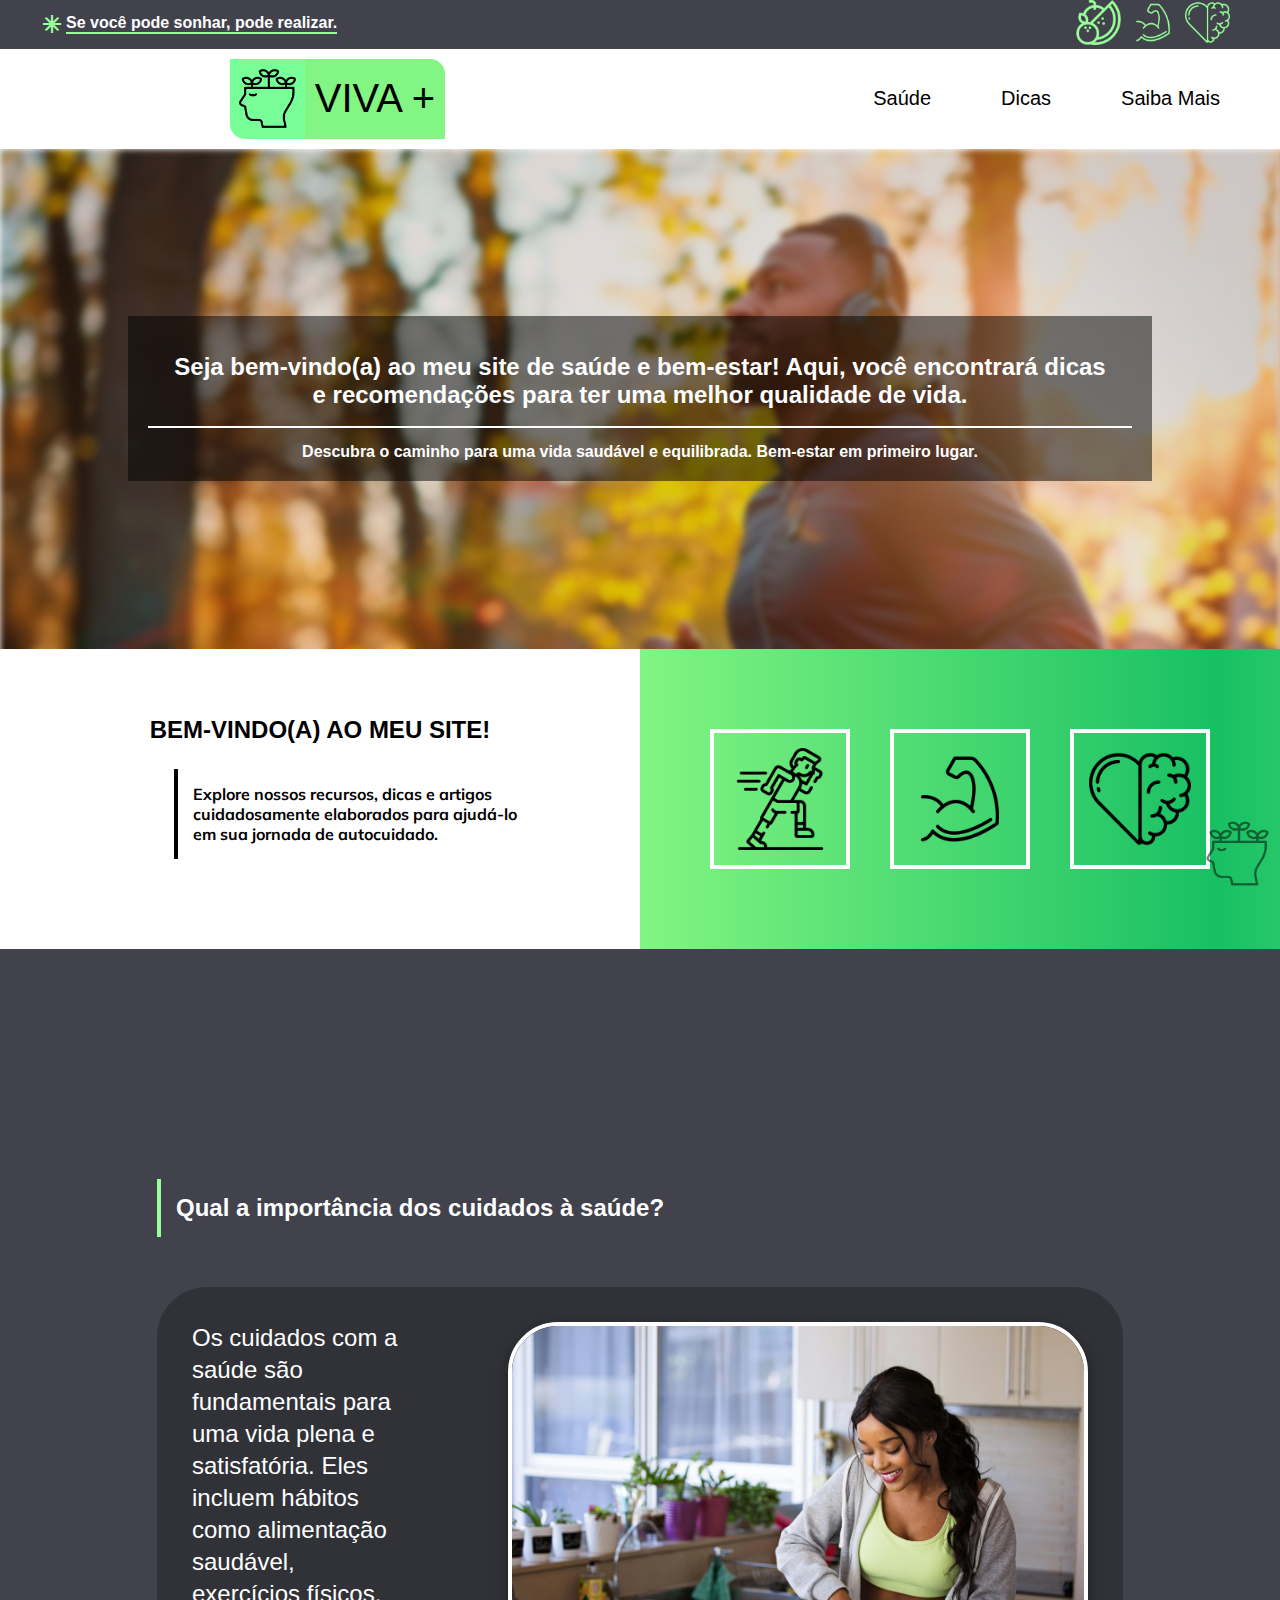
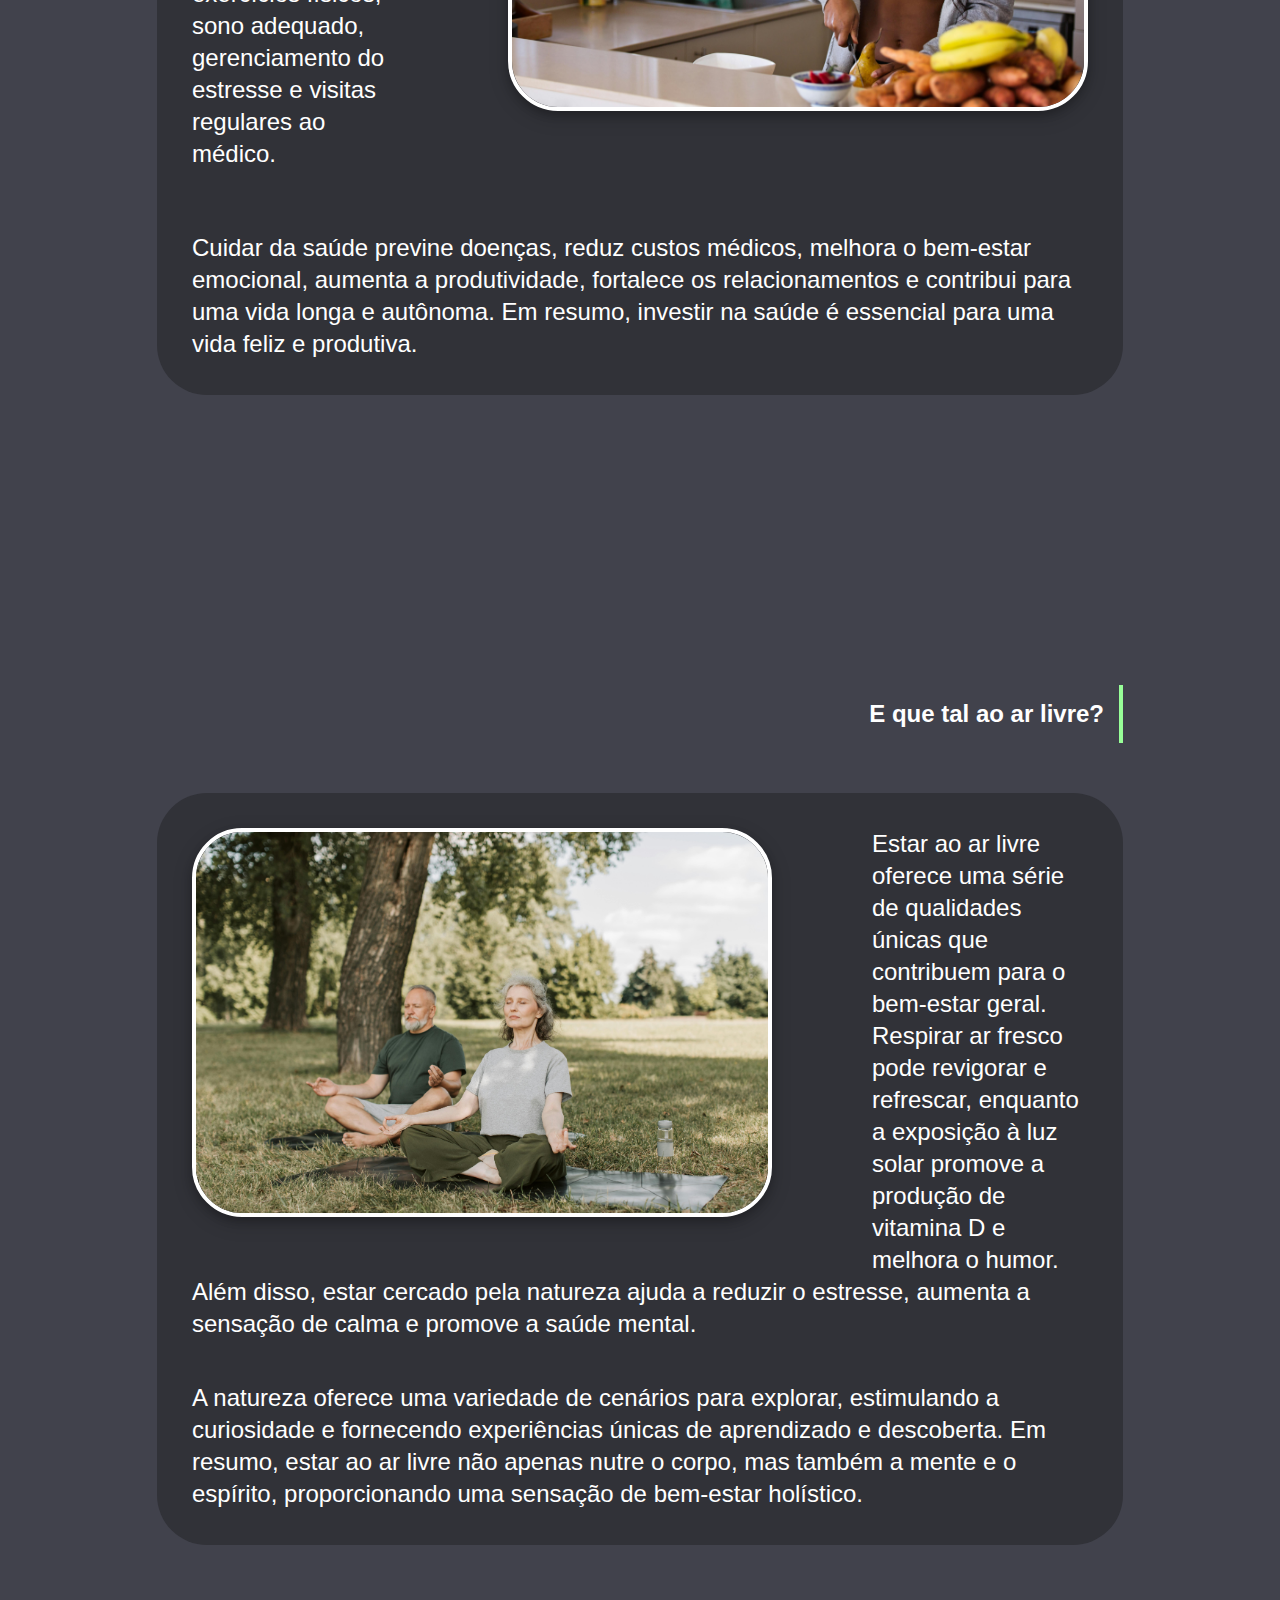
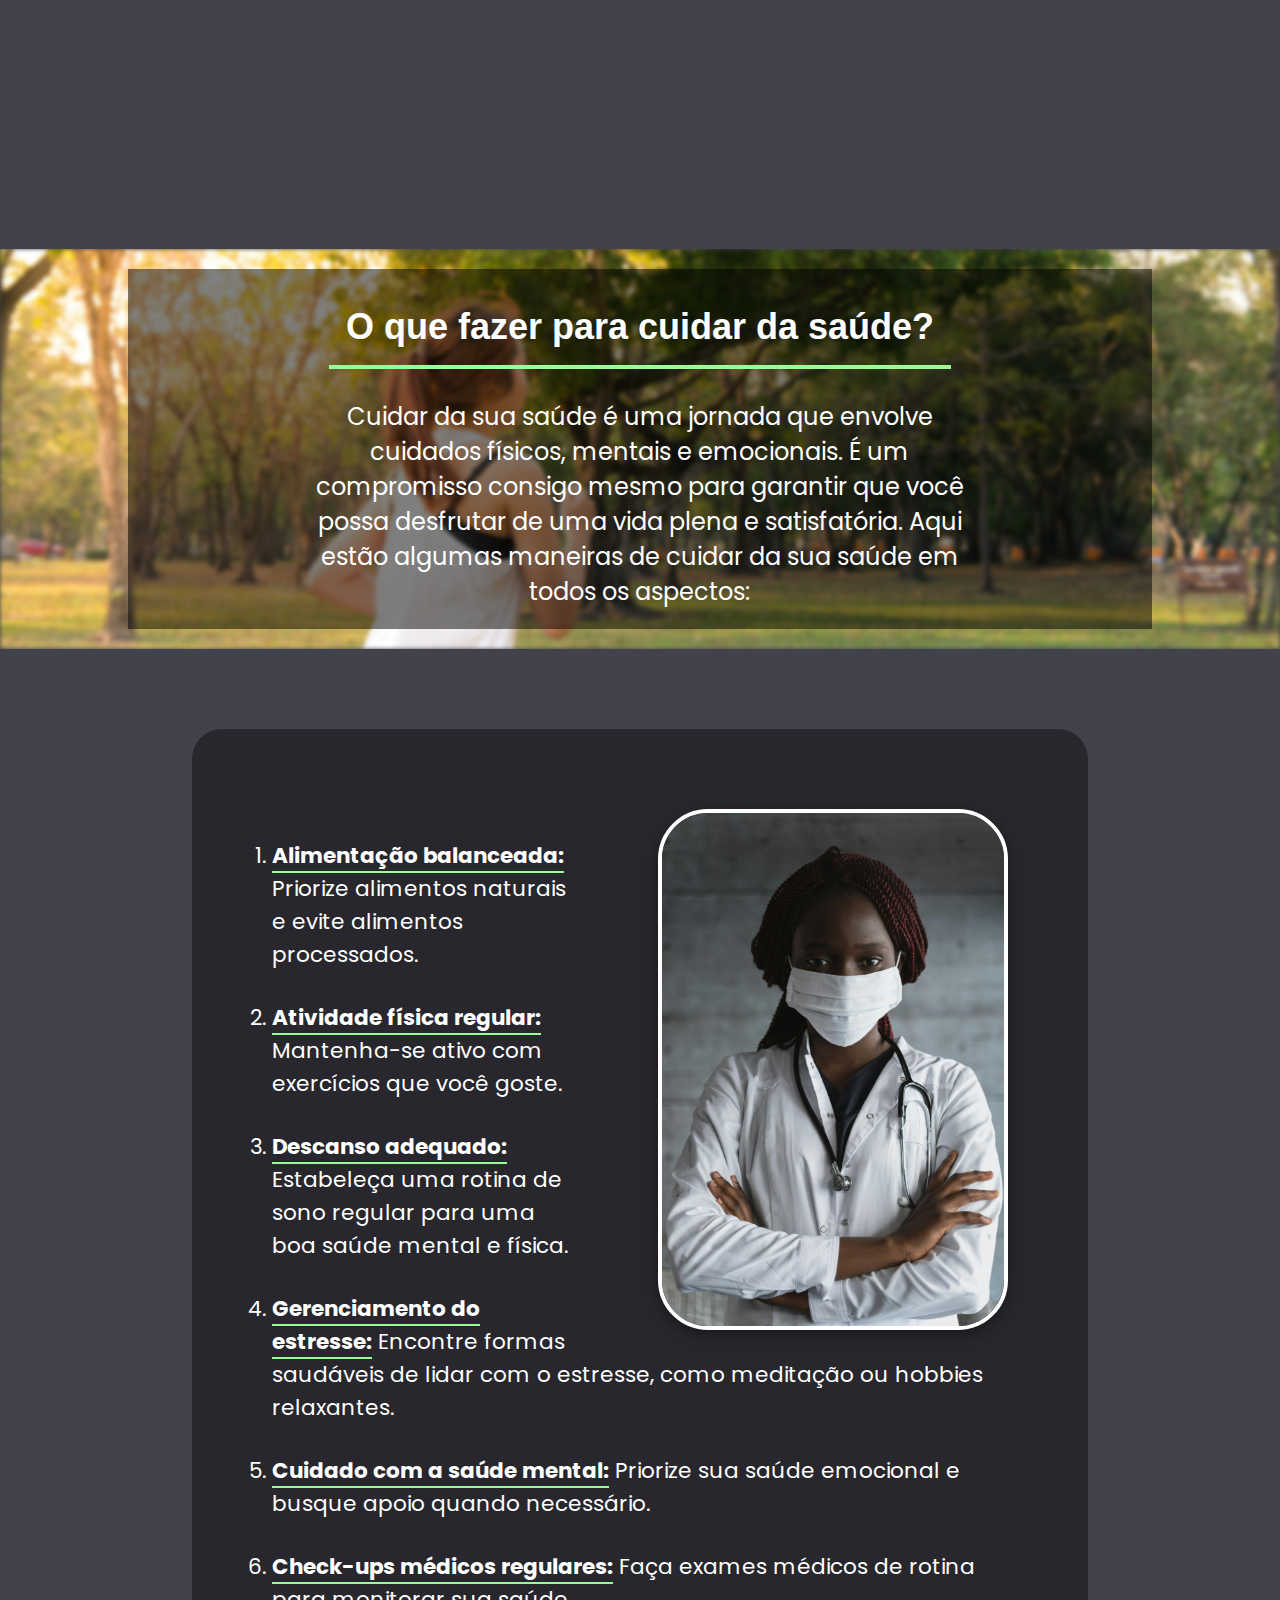
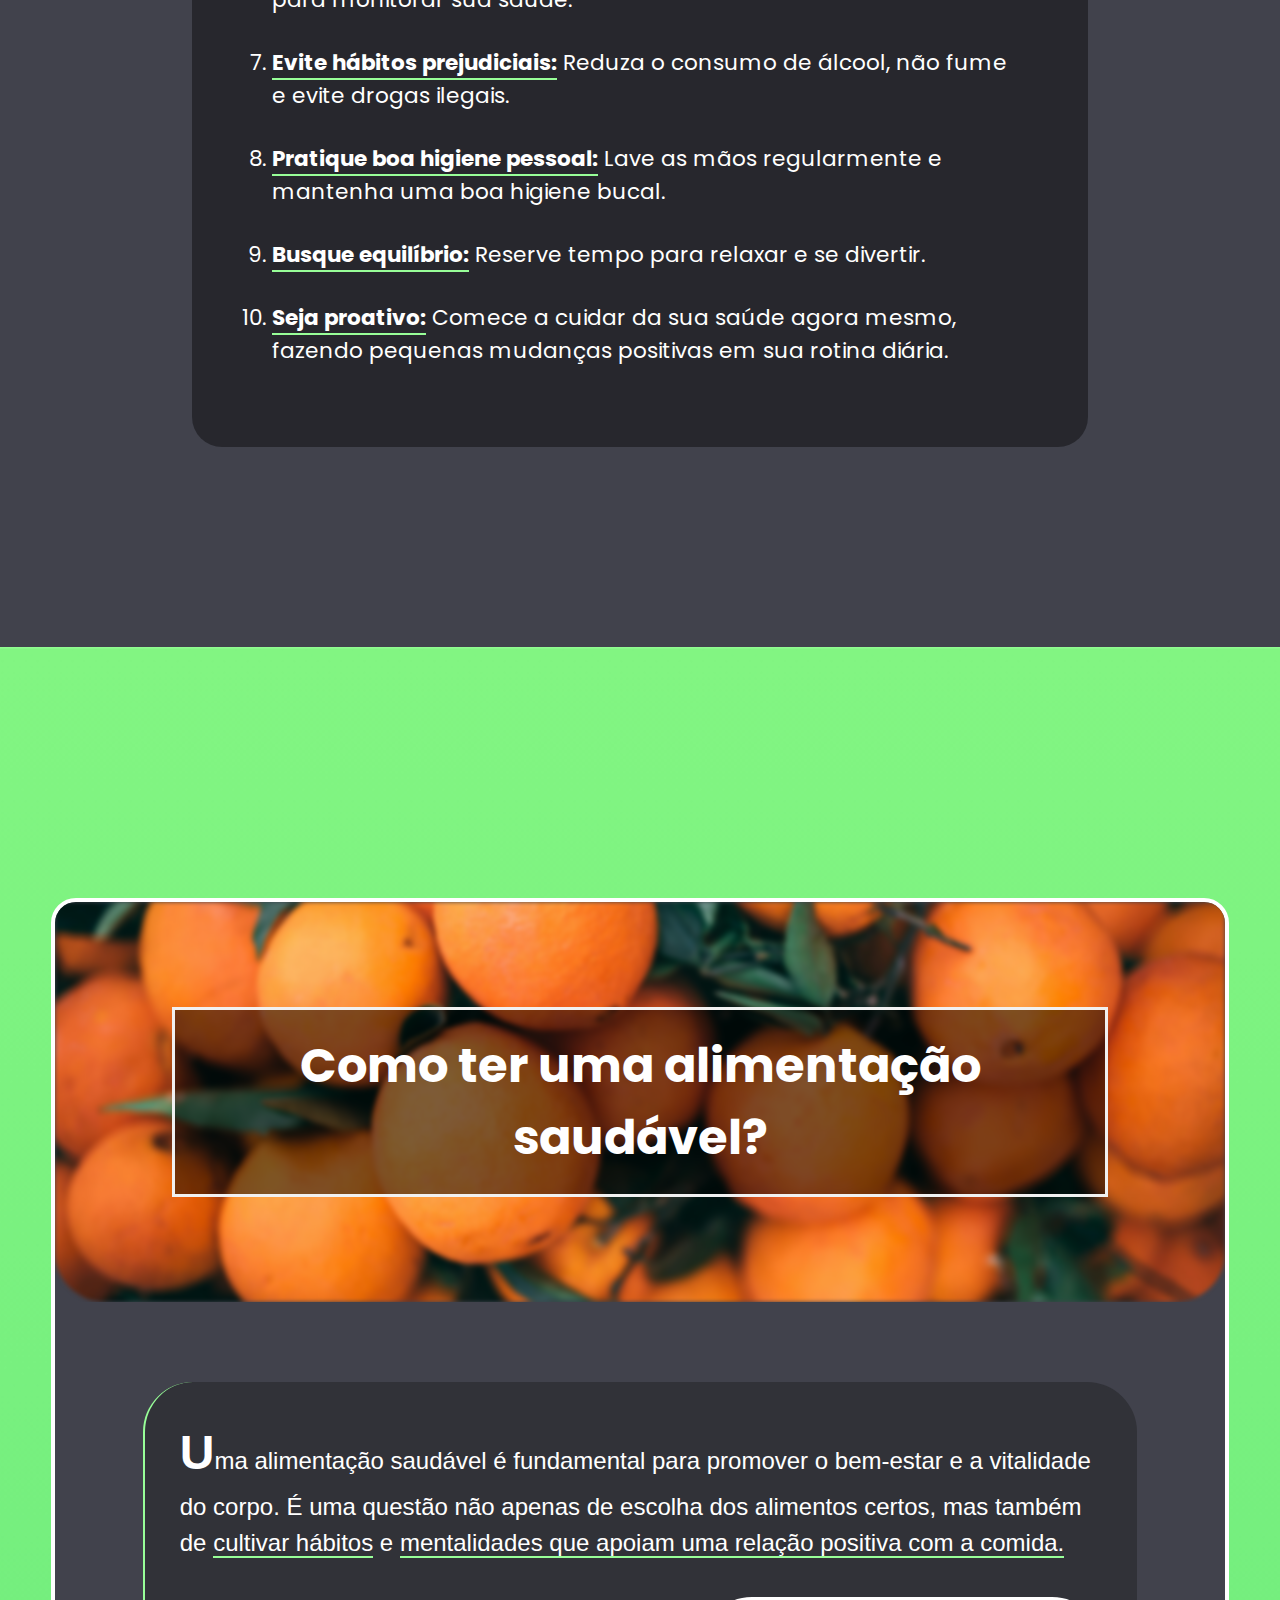
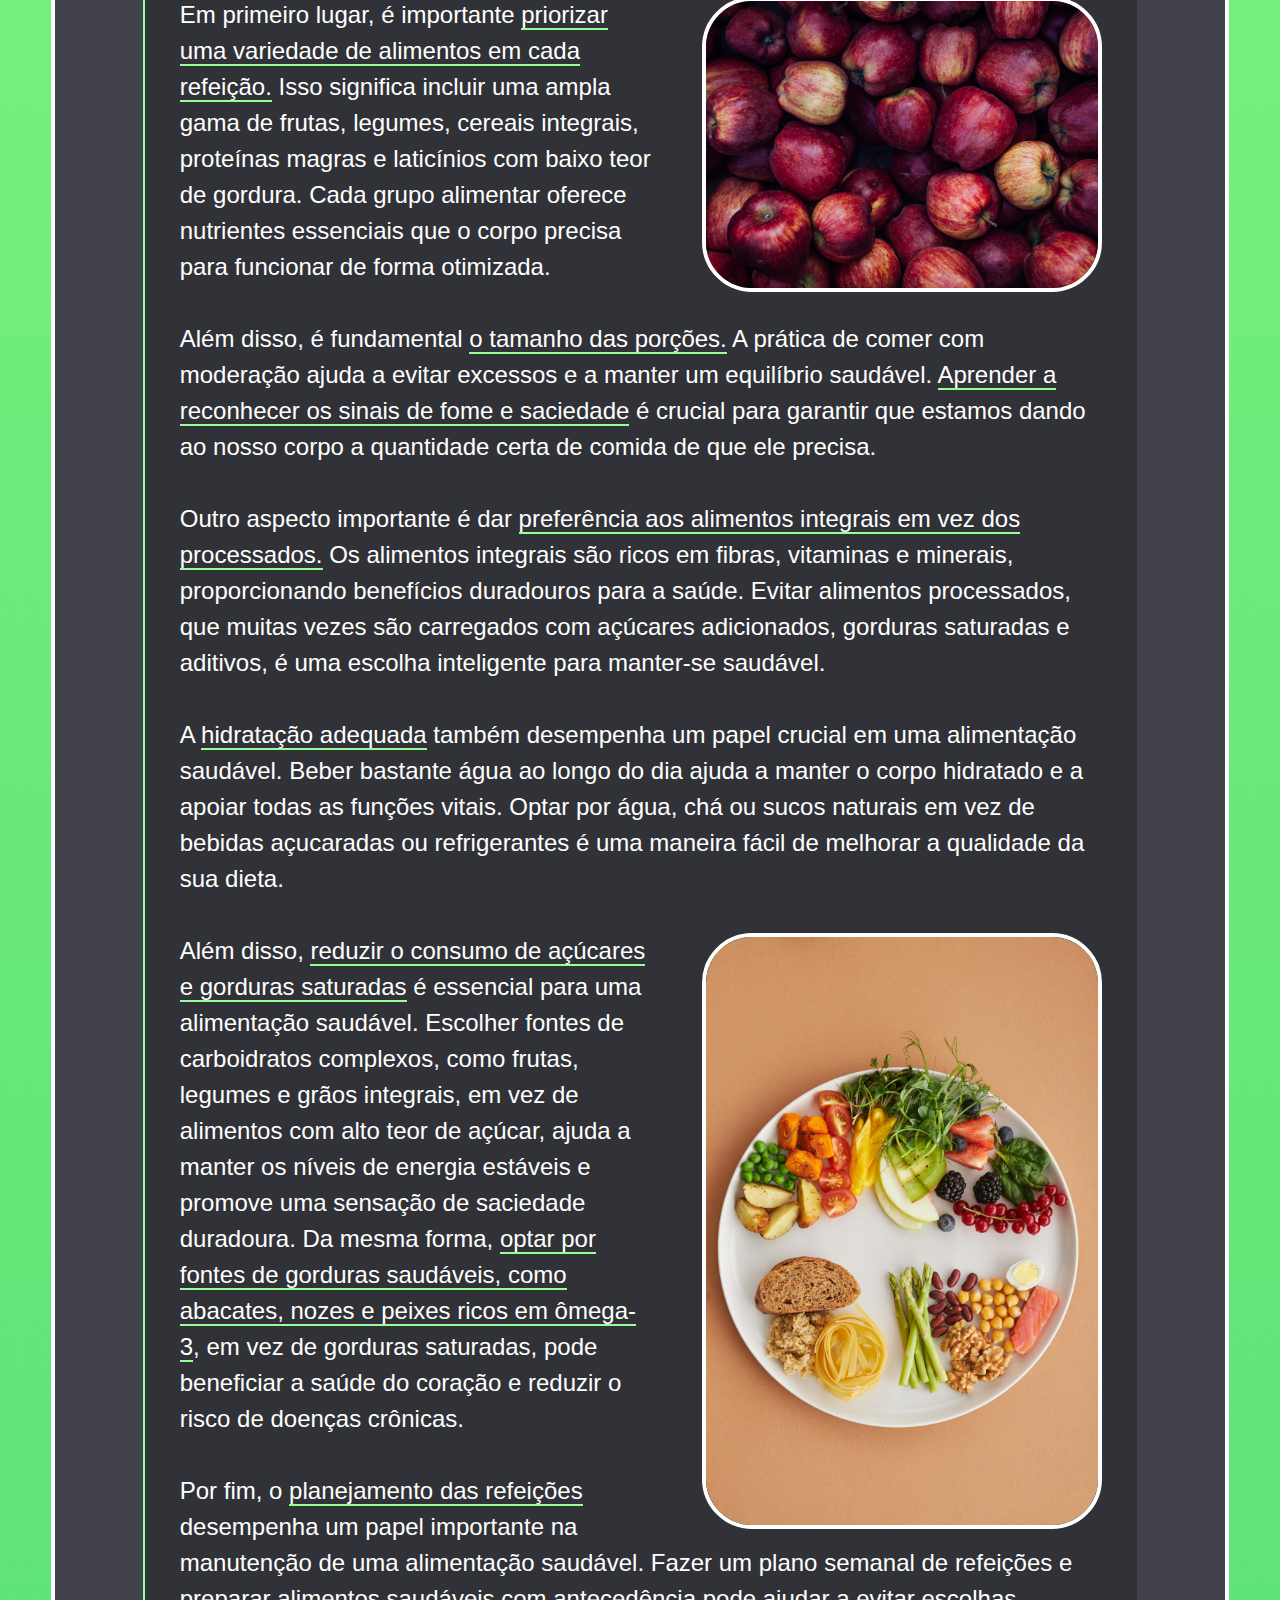
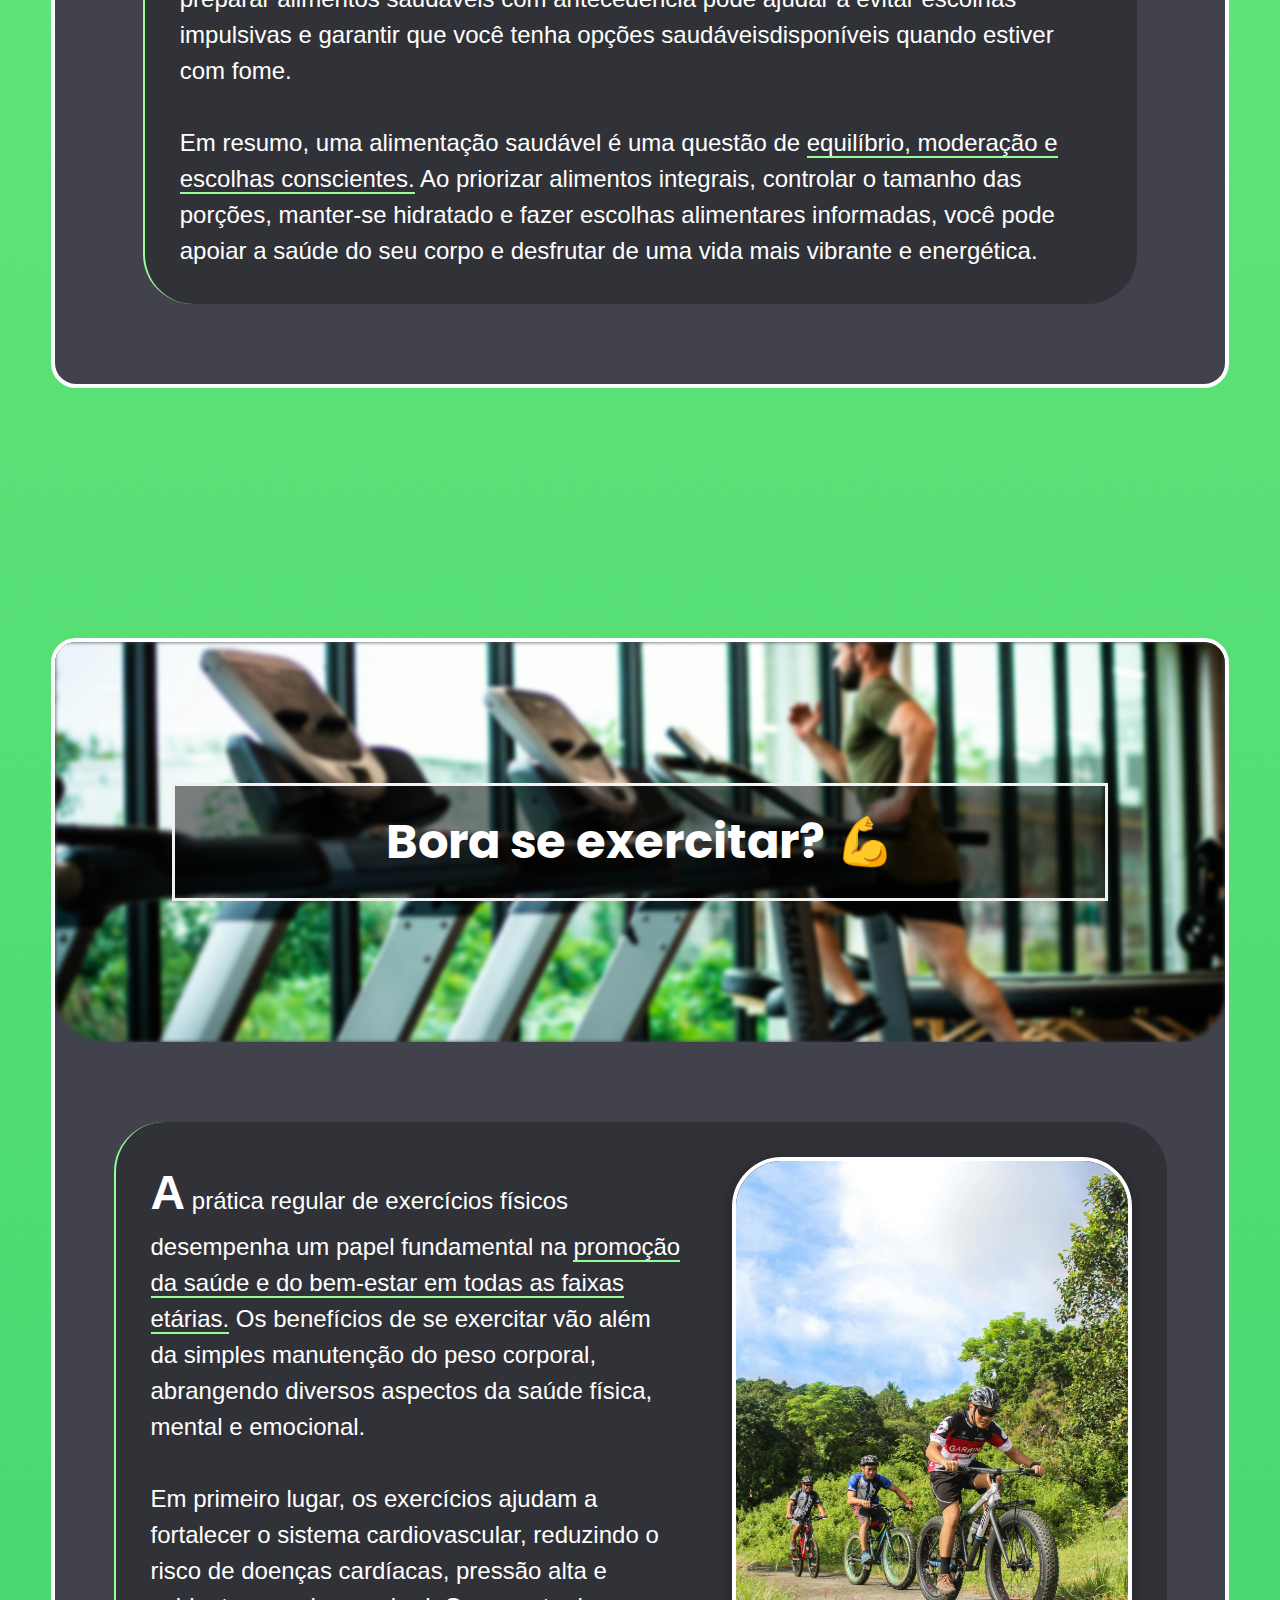
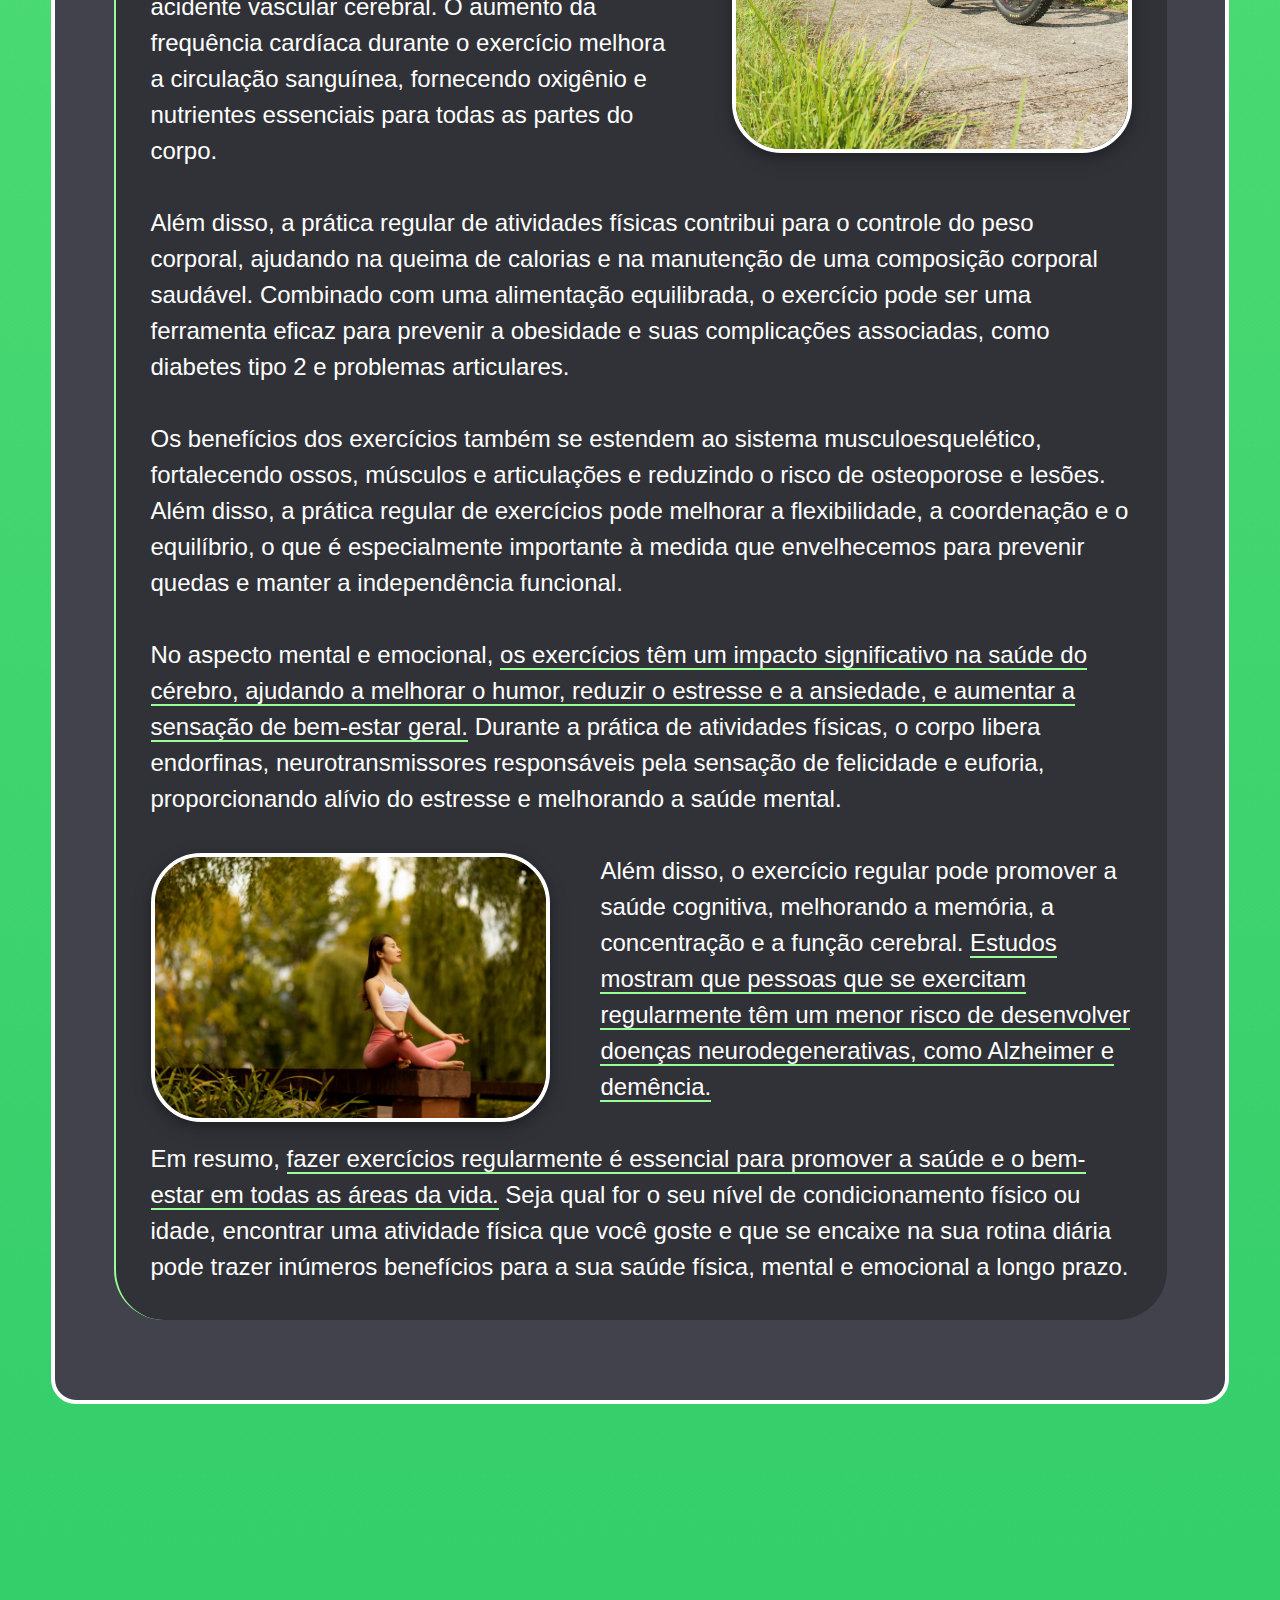
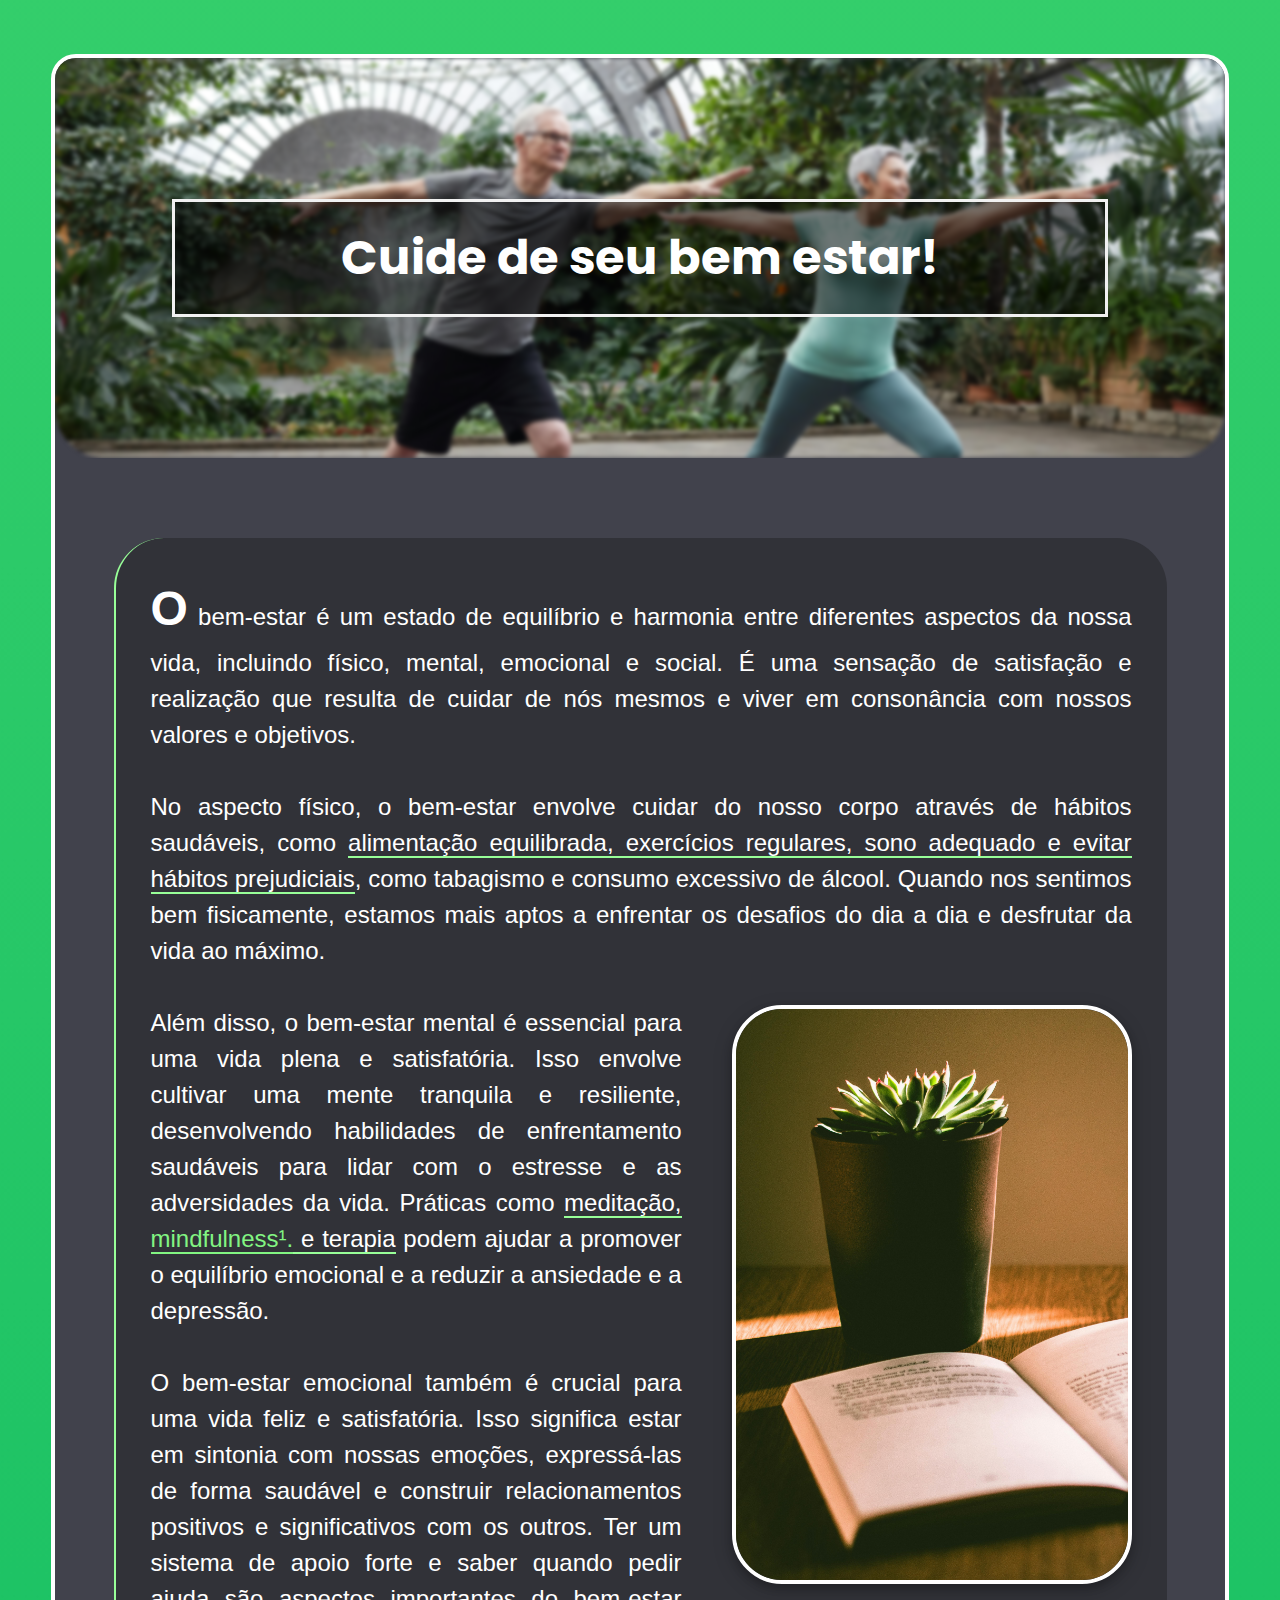
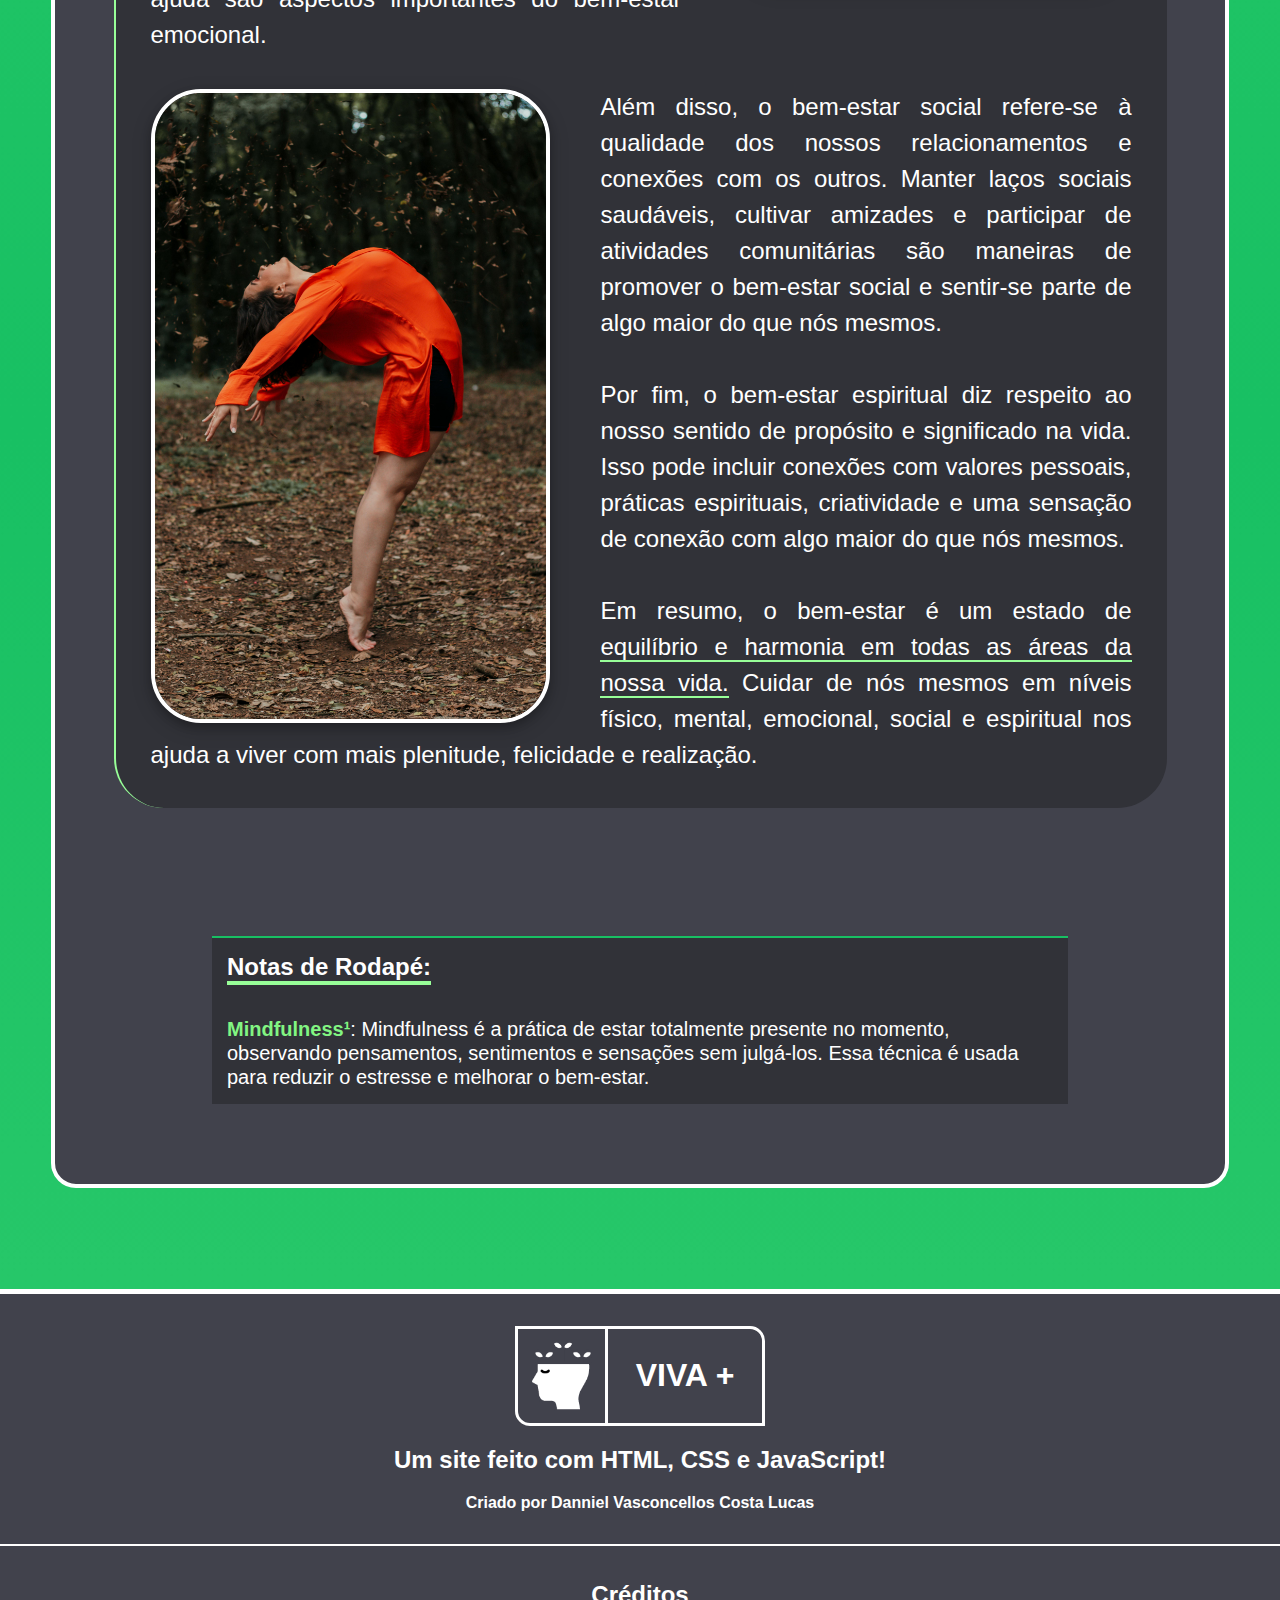
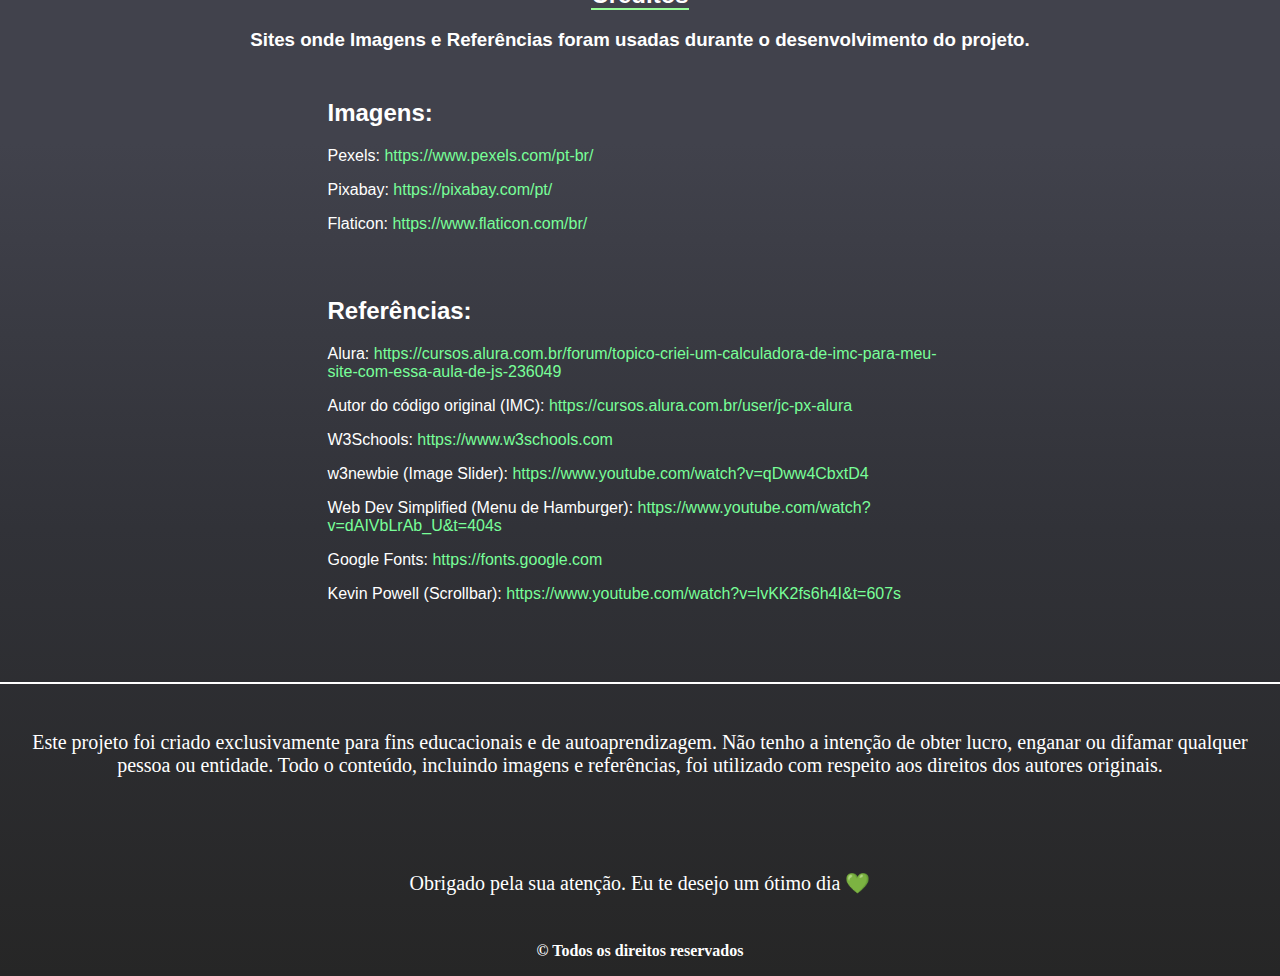
==== commit e4e0fad5: "corringo top-navbar" ====
--- a/index.html
+++ b/index.html
@@ -99,19 +99,22 @@
 <body onload="ditadosTransition()">
     <div class="container">
         <nav class="top-navbar">
-            <a href="index.html" target="_self">
-                <div class="top-logo-content">
-                    <div class="top-img-logo">
-                        <img src="./src/img/logo.png" alt="Um desenho de uma cabeça com folhas saindo para fora.">
-                    </div>
-
-                    <div class="top-logo">
-                        <h1>
+
+            <div class="top-logo-content">
+                <div class="top-img-logo">
+                    <img src="./src/img/logo.png" alt="Um desenho de uma cabeça com folhas saindo para fora.">
+                </div>
+
+                <div class="top-logo">
+                    <h1>
+                        <a href="index.html" target="_self">
                             VIVA +
-                        </h1>
-                    </div>
-                </div>
-            </a>
+                        </a>
+                    </h1>
+
+                </div>
+            </div>
+
 
             <div class="phone-navbar">
                 <a href="#" target="_blank">
@@ -419,7 +422,8 @@
                         <h1>
                             O que fazer para cuidar da saúde?
                         </h1>
-                        <p id="especial" >Cuidar da sua saúde é uma jornada que envolve cuidados físicos, mentais e emocionais. É um
+                        <p id="especial">Cuidar da sua saúde é uma jornada que envolve cuidados físicos, mentais e
+                            emocionais. É um
                             compromisso
                             consigo mesmo para garantir que você possa desfrutar de uma vida plena e satisfatória. Aqui
                             estão
@@ -500,59 +504,59 @@
 
                         <img id="img-dicas" class="img-top" src="./src/img/img-alimentacao-1.jpg"
                             alt="Uma imagem preenchida com um monte de maçãs.">
- 
-                    Em primeiro lugar, é importante <u>priorizar uma variedade de alimentos em cada refeição.</u>
-                    Isso
-                    significa incluir uma ampla gama de frutas, legumes, cereais integrais, proteínas magras e
-                    laticínios com baixo teor de gordura. Cada grupo alimentar oferece nutrientes essenciais que o
-                    corpo
-                    precisa para funcionar de forma otimizada.
-                    <br><br>
-                    Além disso, é fundamental <u>o tamanho das porções.</u> A prática de comer com moderação ajuda a
-                    evitar excessos e a manter um equilíbrio saudável. <u>Aprender a reconhecer os sinais de fome e
-                        saciedade</u> é crucial para garantir que estamos dando ao nosso corpo a quantidade certa de
-                    comida de que ele precisa.
-                    <br><br>
-                    <img id="img-dicas" class="img-middle" src="./src/img/img-alimentacao-2.jpg"
-                        alt="Uma fotografia de um pão de forma com cinco ovos cozidos e um alface.">
-
-                    Outro aspecto importante é dar <u>preferência aos alimentos integrais em vez dos
-                        processados.</u> Os
-                    alimentos integrais são ricos em fibras, vitaminas e minerais, proporcionando benefícios
-                    duradouros
-                    para a saúde. Evitar alimentos processados, que muitas vezes são carregados com açúcares
-                    adicionados, gorduras saturadas e aditivos, é uma escolha inteligente para manter-se saudável.
-                    <br><br>
-                    A <u>hidratação adequada</u> também desempenha um papel crucial em uma alimentação saudável.
-                    Beber
-                    bastante água ao longo do dia ajuda a manter o corpo hidratado e a apoiar todas as funções
-                    vitais.
-                    Optar por água, chá ou sucos naturais em vez de bebidas açucaradas ou refrigerantes é uma
-                    maneira
-                    fácil de melhorar a qualidade da sua dieta.
-                    <br><br>
-                    <img id="img-dicas" class="bottom-img" src="./src/img/img-alimentacao-3.jpg"
-                        alt="Uma fotografia de um prato com alimentos saudáveis.">
-
-                    Além disso, <u>reduzir o consumo de açúcares e gorduras saturadas</u> é essencial para uma
-                    alimentação saudável. Escolher fontes de carboidratos complexos, como frutas, legumes e grãos
-                    integrais, em vez de alimentos com alto teor de açúcar, ajuda a manter os níveis de energia
-                    estáveis
-                    e promove uma sensação de saciedade duradoura. Da mesma forma, <u>optar por fontes de gorduras
-                        saudáveis, como abacates, nozes e peixes ricos em ômega-3</u>, em vez de gorduras saturadas,
-                    pode beneficiar a saúde do coração e reduzir o risco de doenças crônicas.
-                    <br><br>
-                    Por fim, o <u>planejamento das refeições</u> desempenha um papel importante na manutenção de uma
-                    alimentação saudável. Fazer um plano semanal de refeições e preparar alimentos saudáveis com
-                    antecedência pode ajudar a evitar escolhas impulsivas e garantir que você tenha opções saudáveis
-                    ​​disponíveis quando estiver com fome.
-                    <br><br>
-                    Em resumo, uma alimentação saudável é uma questão de <u>equilíbrio, moderação e escolhas
-                        conscientes.</u> Ao priorizar alimentos integrais, controlar o tamanho das porções,
-                    manter-se
-                    hidratado e fazer escolhas alimentares informadas, você pode apoiar a saúde do seu corpo e
-                    desfrutar
-                    de uma vida mais vibrante e energética.
+
+                        Em primeiro lugar, é importante <u>priorizar uma variedade de alimentos em cada refeição.</u>
+                        Isso
+                        significa incluir uma ampla gama de frutas, legumes, cereais integrais, proteínas magras e
+                        laticínios com baixo teor de gordura. Cada grupo alimentar oferece nutrientes essenciais que o
+                        corpo
+                        precisa para funcionar de forma otimizada.
+                        <br><br>
+                        Além disso, é fundamental <u>o tamanho das porções.</u> A prática de comer com moderação ajuda a
+                        evitar excessos e a manter um equilíbrio saudável. <u>Aprender a reconhecer os sinais de fome e
+                            saciedade</u> é crucial para garantir que estamos dando ao nosso corpo a quantidade certa de
+                        comida de que ele precisa.
+                        <br><br>
+                        <img id="img-dicas" class="img-middle" src="./src/img/img-alimentacao-2.jpg"
+                            alt="Uma fotografia de um pão de forma com cinco ovos cozidos e um alface.">
+
+                        Outro aspecto importante é dar <u>preferência aos alimentos integrais em vez dos
+                            processados.</u> Os
+                        alimentos integrais são ricos em fibras, vitaminas e minerais, proporcionando benefícios
+                        duradouros
+                        para a saúde. Evitar alimentos processados, que muitas vezes são carregados com açúcares
+                        adicionados, gorduras saturadas e aditivos, é uma escolha inteligente para manter-se saudável.
+                        <br><br>
+                        A <u>hidratação adequada</u> também desempenha um papel crucial em uma alimentação saudável.
+                        Beber
+                        bastante água ao longo do dia ajuda a manter o corpo hidratado e a apoiar todas as funções
+                        vitais.
+                        Optar por água, chá ou sucos naturais em vez de bebidas açucaradas ou refrigerantes é uma
+                        maneira
+                        fácil de melhorar a qualidade da sua dieta.
+                        <br><br>
+                        <img id="img-dicas" class="bottom-img" src="./src/img/img-alimentacao-3.jpg"
+                            alt="Uma fotografia de um prato com alimentos saudáveis.">
+
+                        Além disso, <u>reduzir o consumo de açúcares e gorduras saturadas</u> é essencial para uma
+                        alimentação saudável. Escolher fontes de carboidratos complexos, como frutas, legumes e grãos
+                        integrais, em vez de alimentos com alto teor de açúcar, ajuda a manter os níveis de energia
+                        estáveis
+                        e promove uma sensação de saciedade duradoura. Da mesma forma, <u>optar por fontes de gorduras
+                            saudáveis, como abacates, nozes e peixes ricos em ômega-3</u>, em vez de gorduras saturadas,
+                        pode beneficiar a saúde do coração e reduzir o risco de doenças crônicas.
+                        <br><br>
+                        Por fim, o <u>planejamento das refeições</u> desempenha um papel importante na manutenção de uma
+                        alimentação saudável. Fazer um plano semanal de refeições e preparar alimentos saudáveis com
+                        antecedência pode ajudar a evitar escolhas impulsivas e garantir que você tenha opções saudáveis
+                        ​​disponíveis quando estiver com fome.
+                        <br><br>
+                        Em resumo, uma alimentação saudável é uma questão de <u>equilíbrio, moderação e escolhas
+                            conscientes.</u> Ao priorizar alimentos integrais, controlar o tamanho das porções,
+                        manter-se
+                        hidratado e fazer escolhas alimentares informadas, você pode apoiar a saúde do seu corpo e
+                        desfrutar
+                        de uma vida mais vibrante e energética.
                     </p>
                 </div>
             </section>
--- a/src/css/style.css
+++ b/src/css/style.css
@@ -162,8 +162,7 @@
     display: flex;
     justify-content: center;
     align-items: center;
-    margin: 0 auto 0 230px;
-    height: fit-content;
+    position: absolute;
     height: 40px;
     border-bottom-left-radius: 15px;
     border-top-right-radius: 15px;
--- a/src/css/responsivo.css
+++ b/src/css/responsivo.css
@@ -205,7 +205,9 @@
         gap: 10px;
         width: 20%;
         margin: auto auto;
-        justify-content: center;
+        margin-right: 20rem;
+        justify-content: center;
+        text-align: center;
     }
 
     .top-navbar .phone-navbar,
@@ -509,6 +511,7 @@
     .top-navbar .ícones-navbar {
         width: 25%;
         padding: 0;
+        margin-right: 15rem;
     }
 
     .img-h-0,
@@ -596,7 +599,7 @@
     .top-navbar {
         display: flex;
         align-items: center;
-        padding: 15px;
+        padding: 1rem;
     }
 
     .top-navbar .phone-navbar {
@@ -615,6 +618,9 @@
     .header .headline {
         text-align: center;
         font-size: small;
+        display: flex;
+        align-items: center;
+        margin: auto auto;
     }
 
     .header h4 {
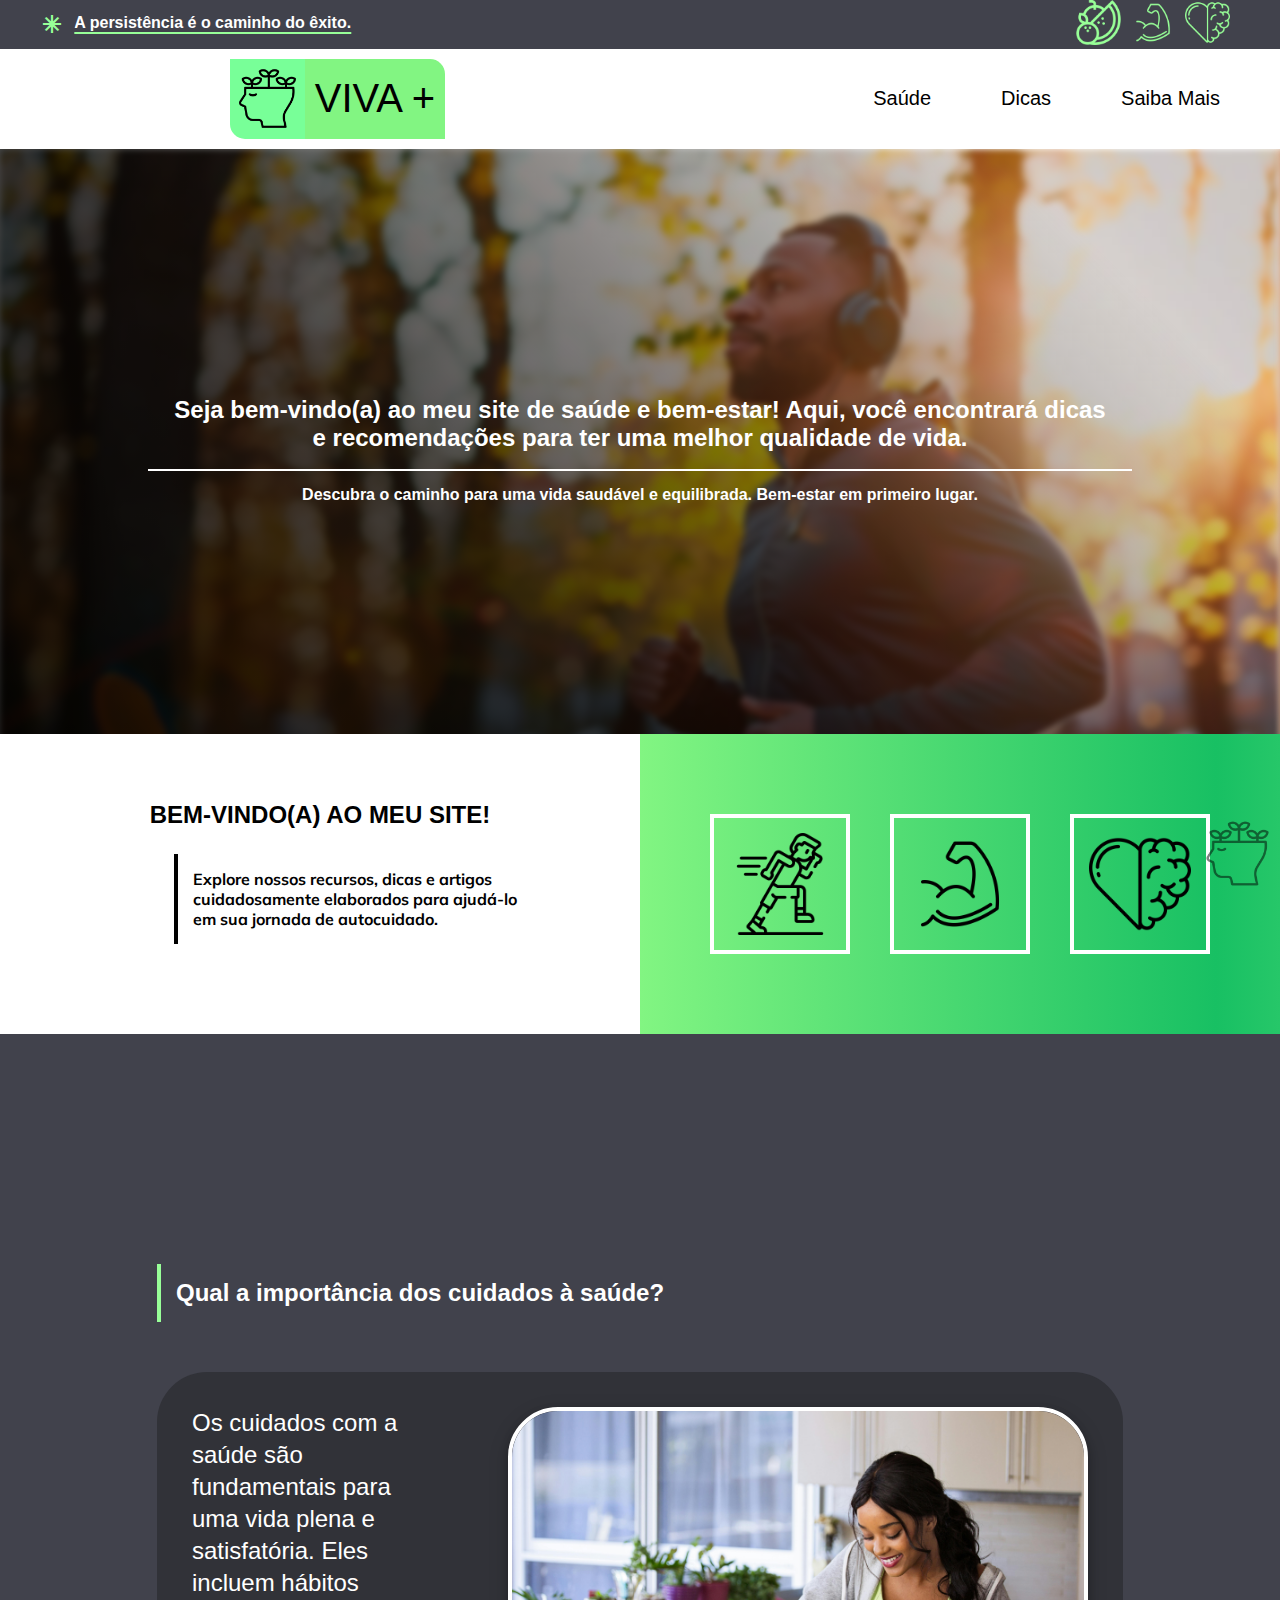
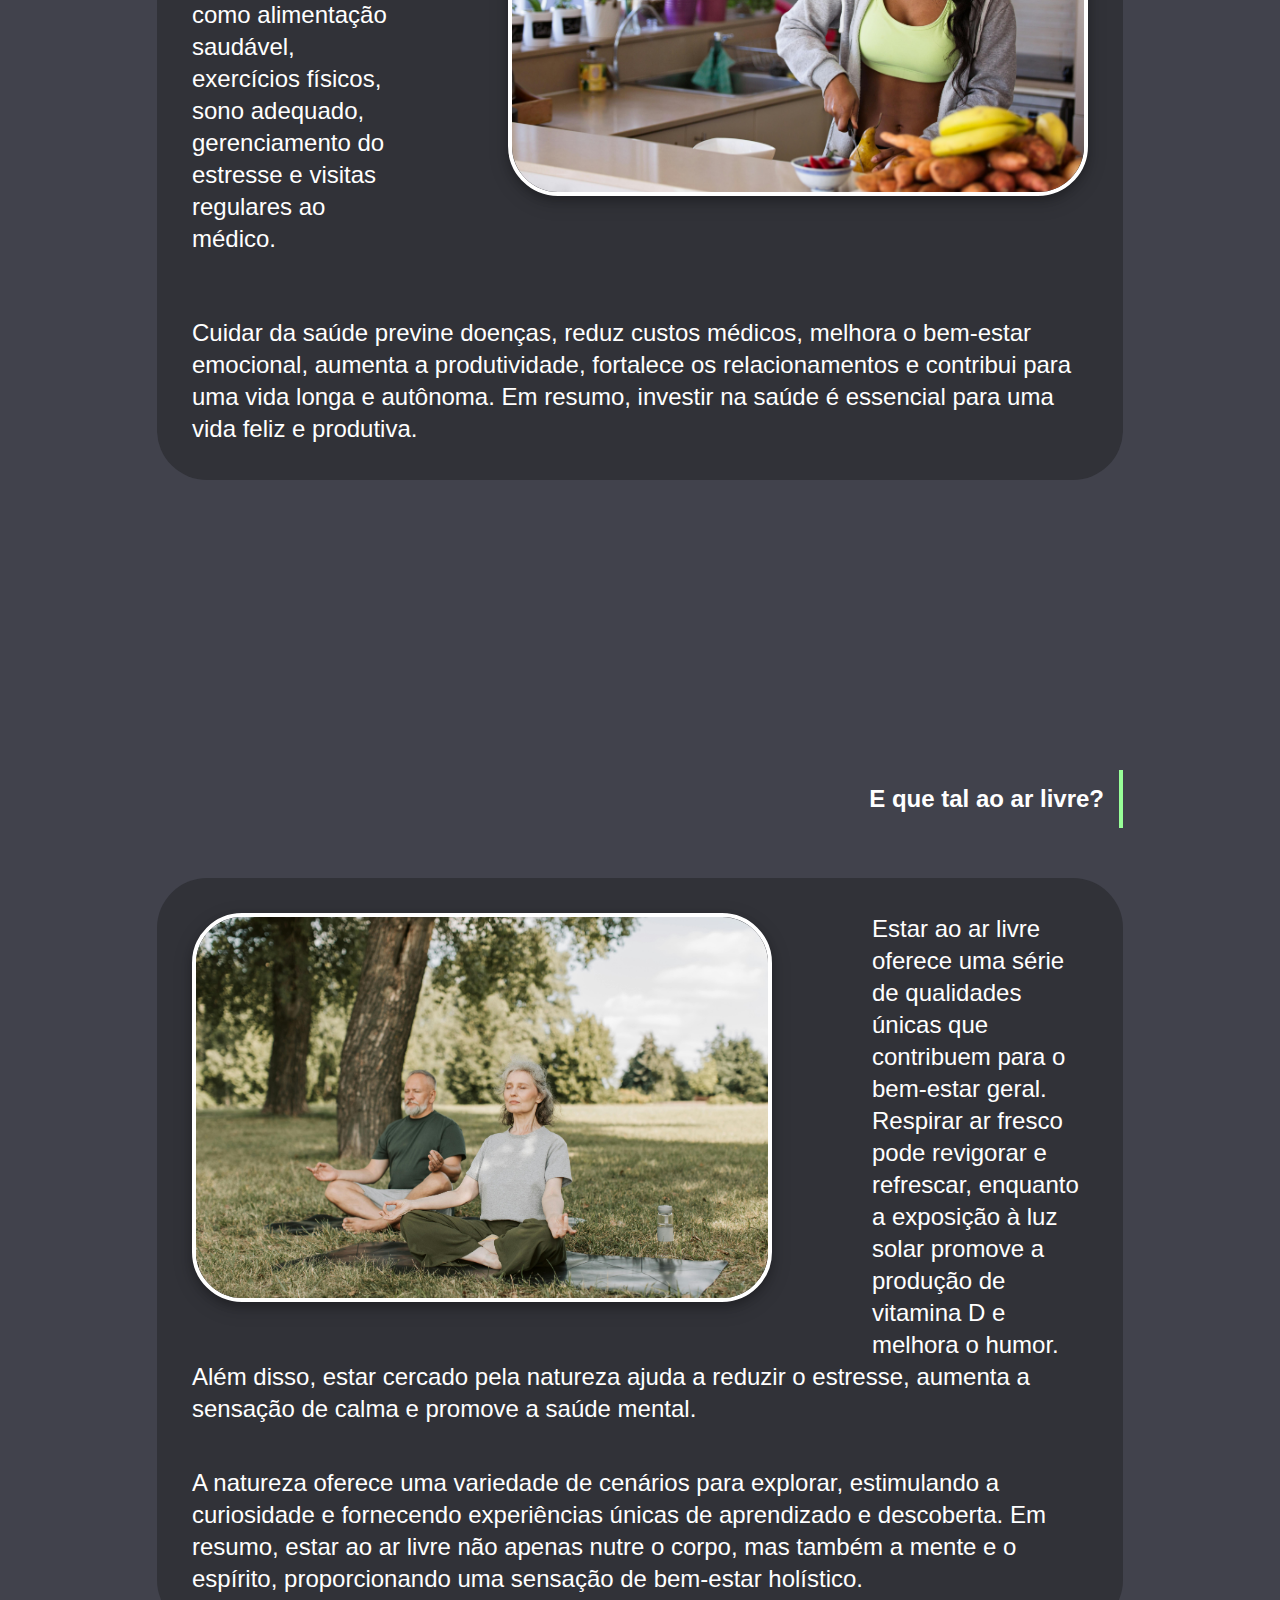
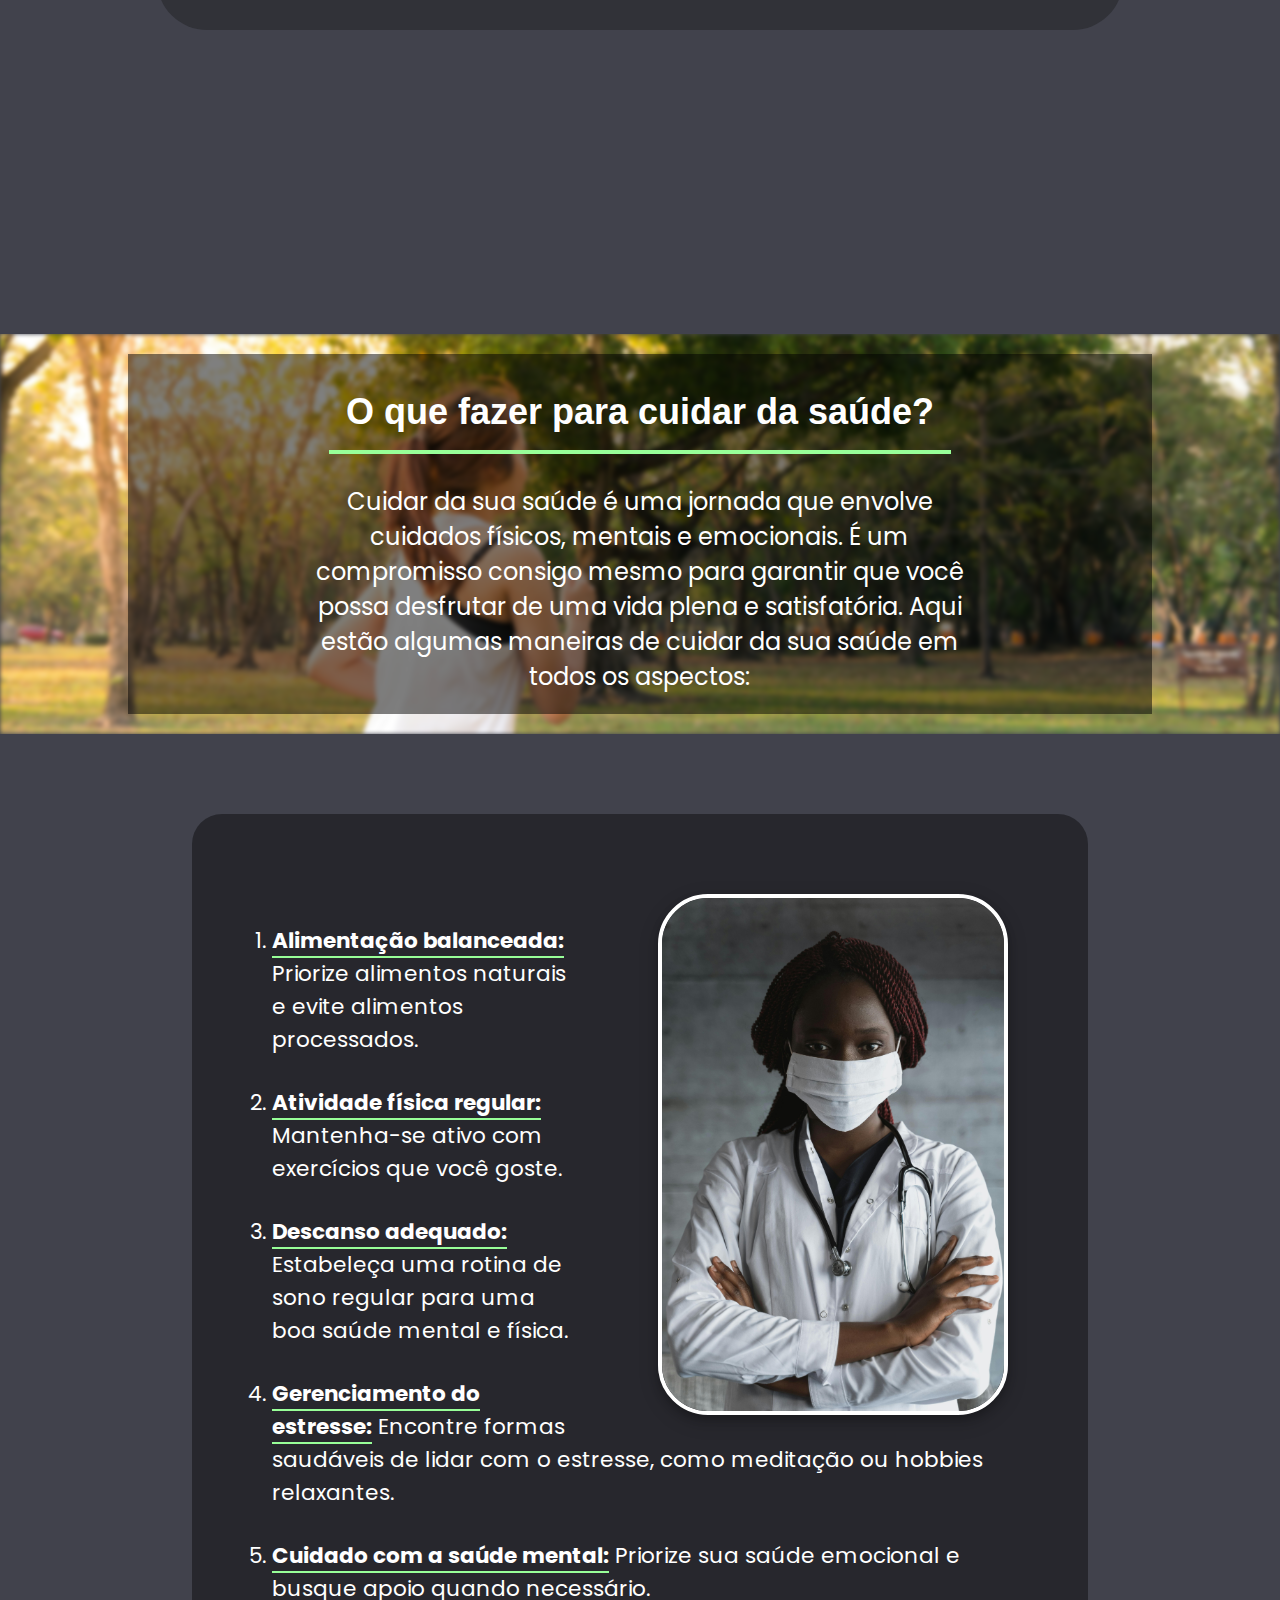
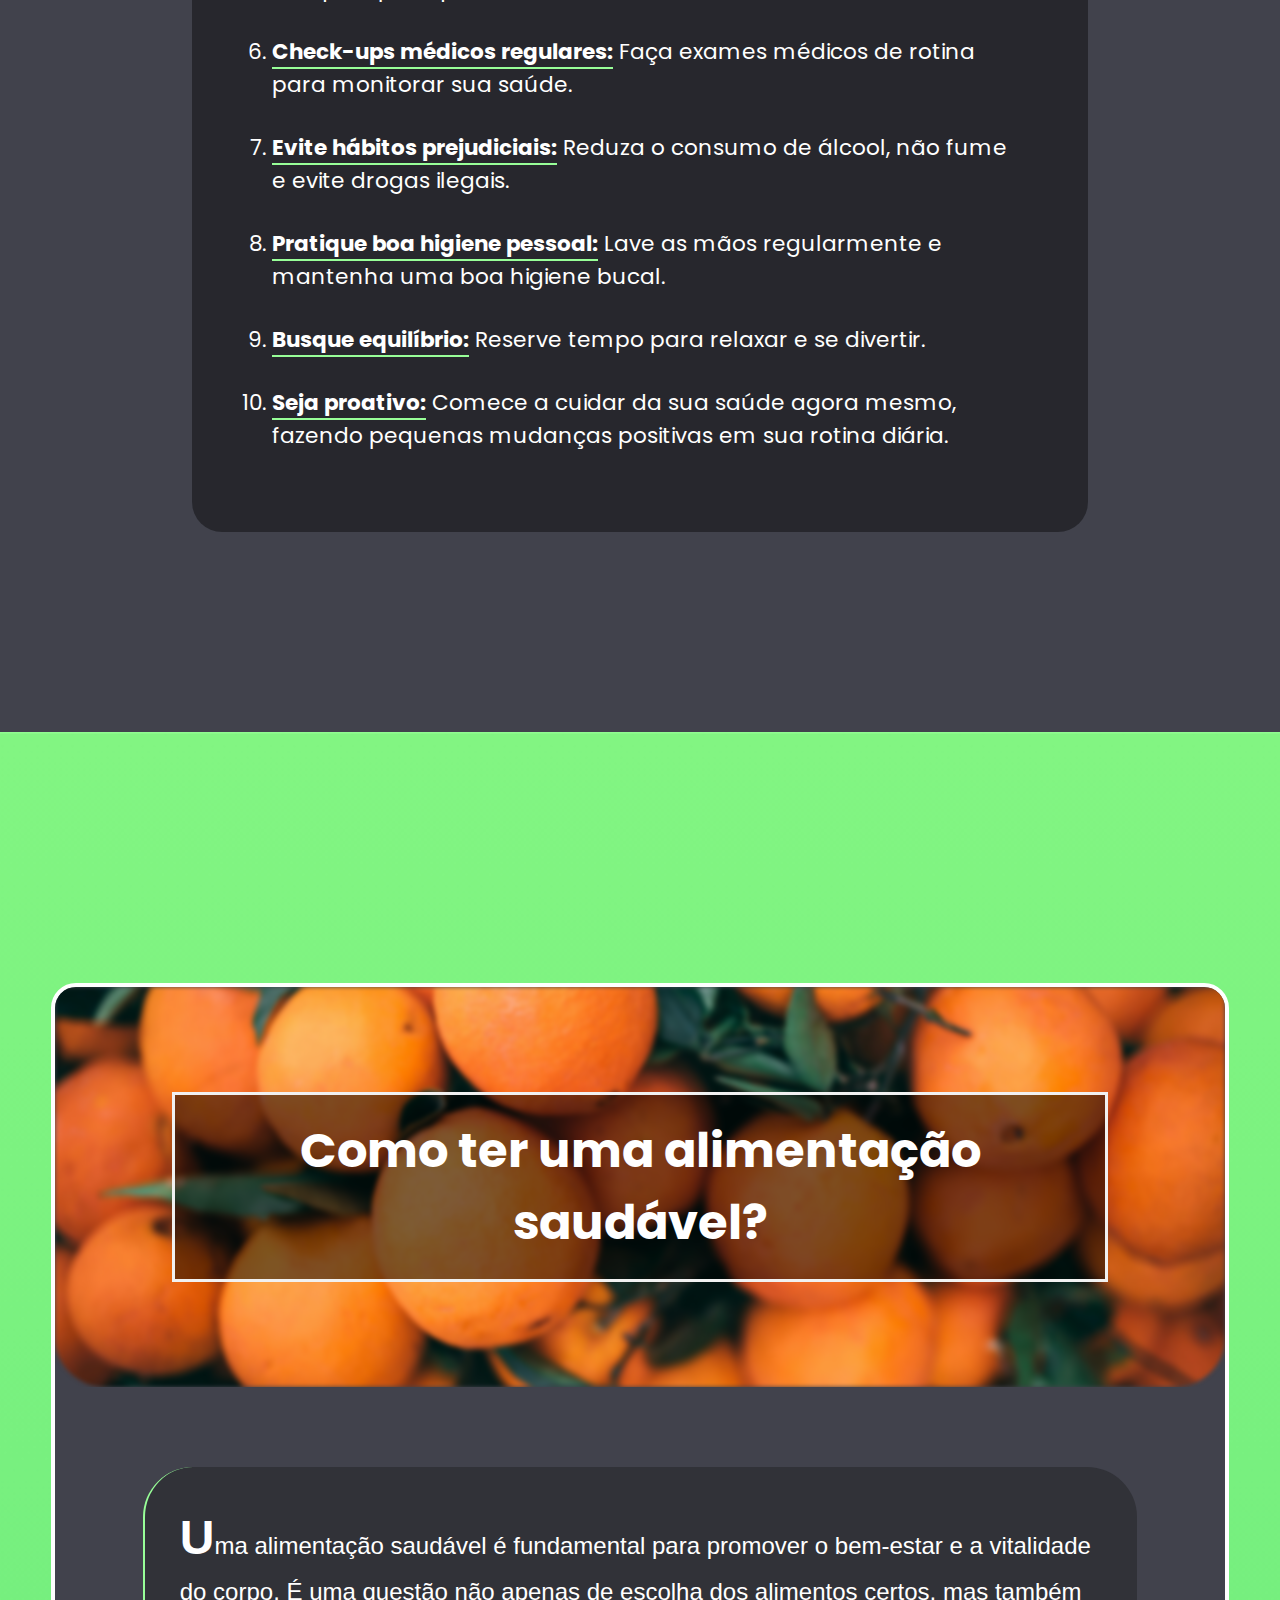
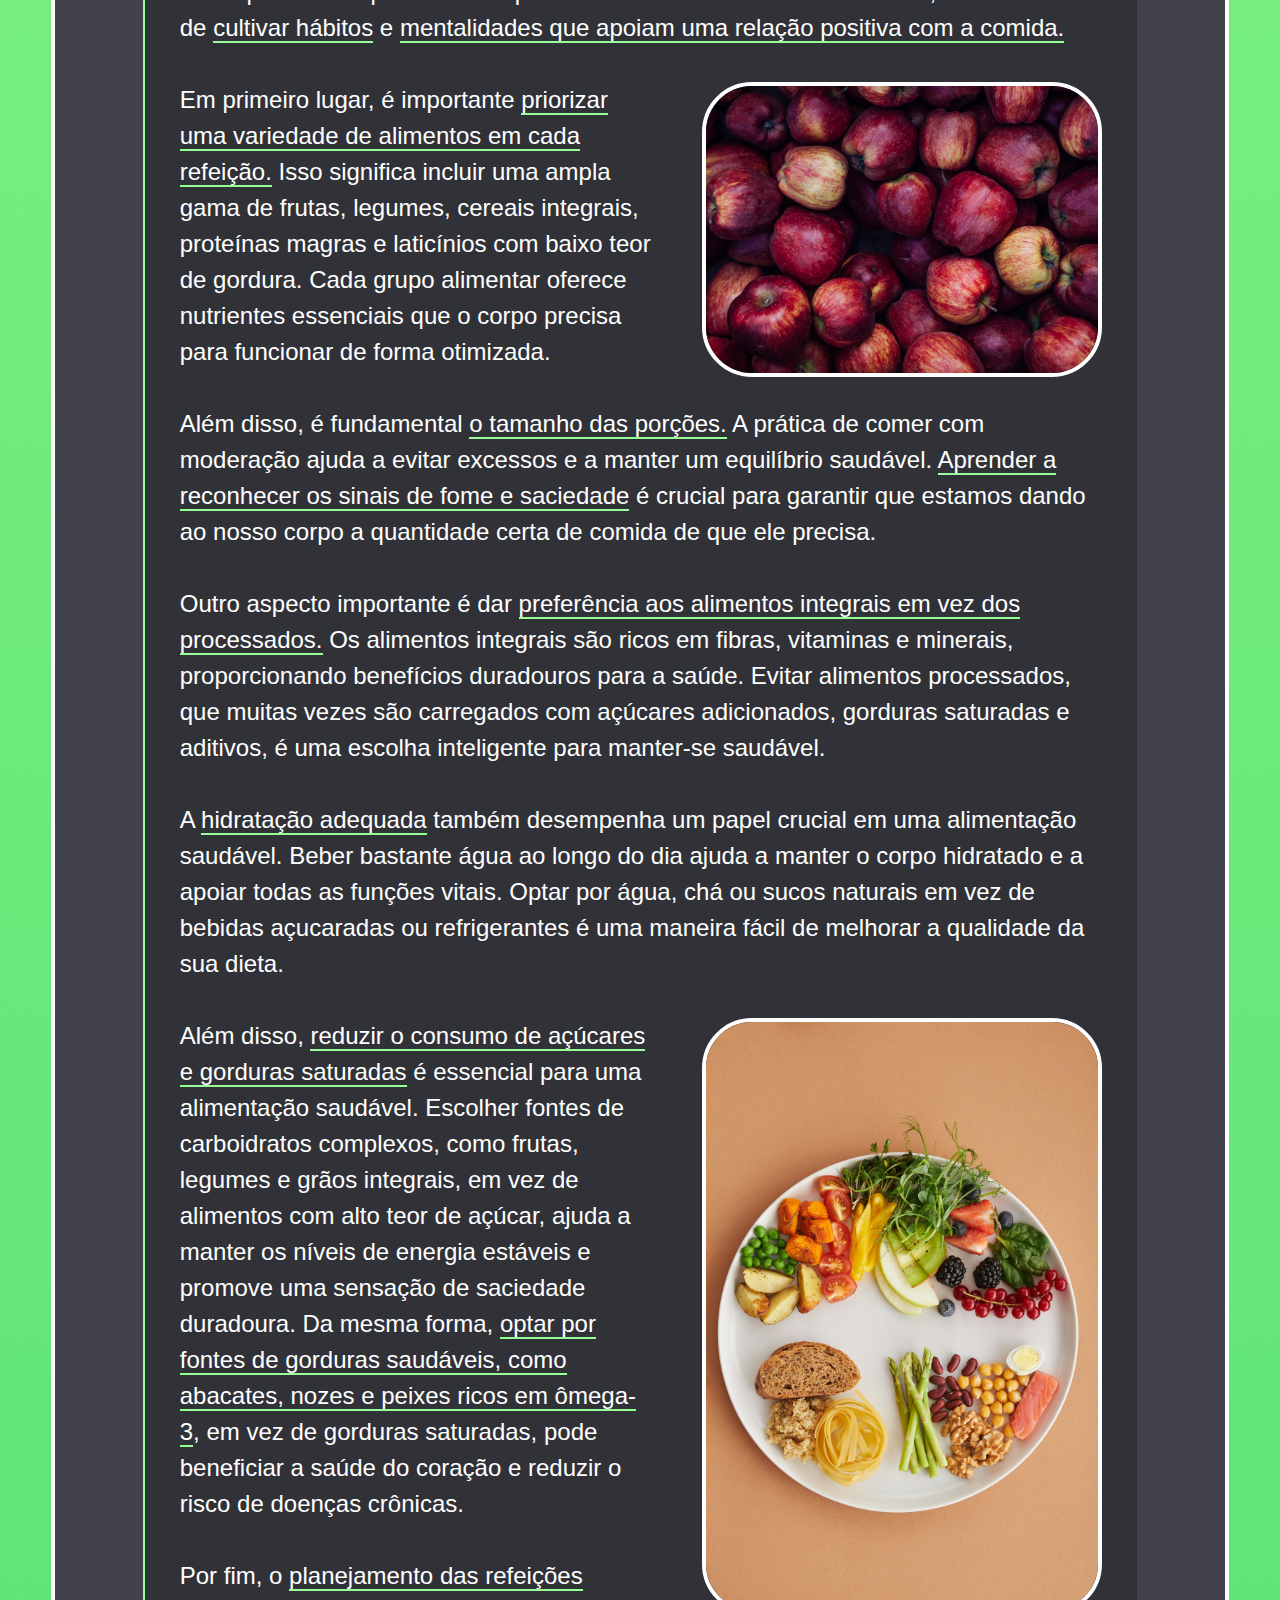
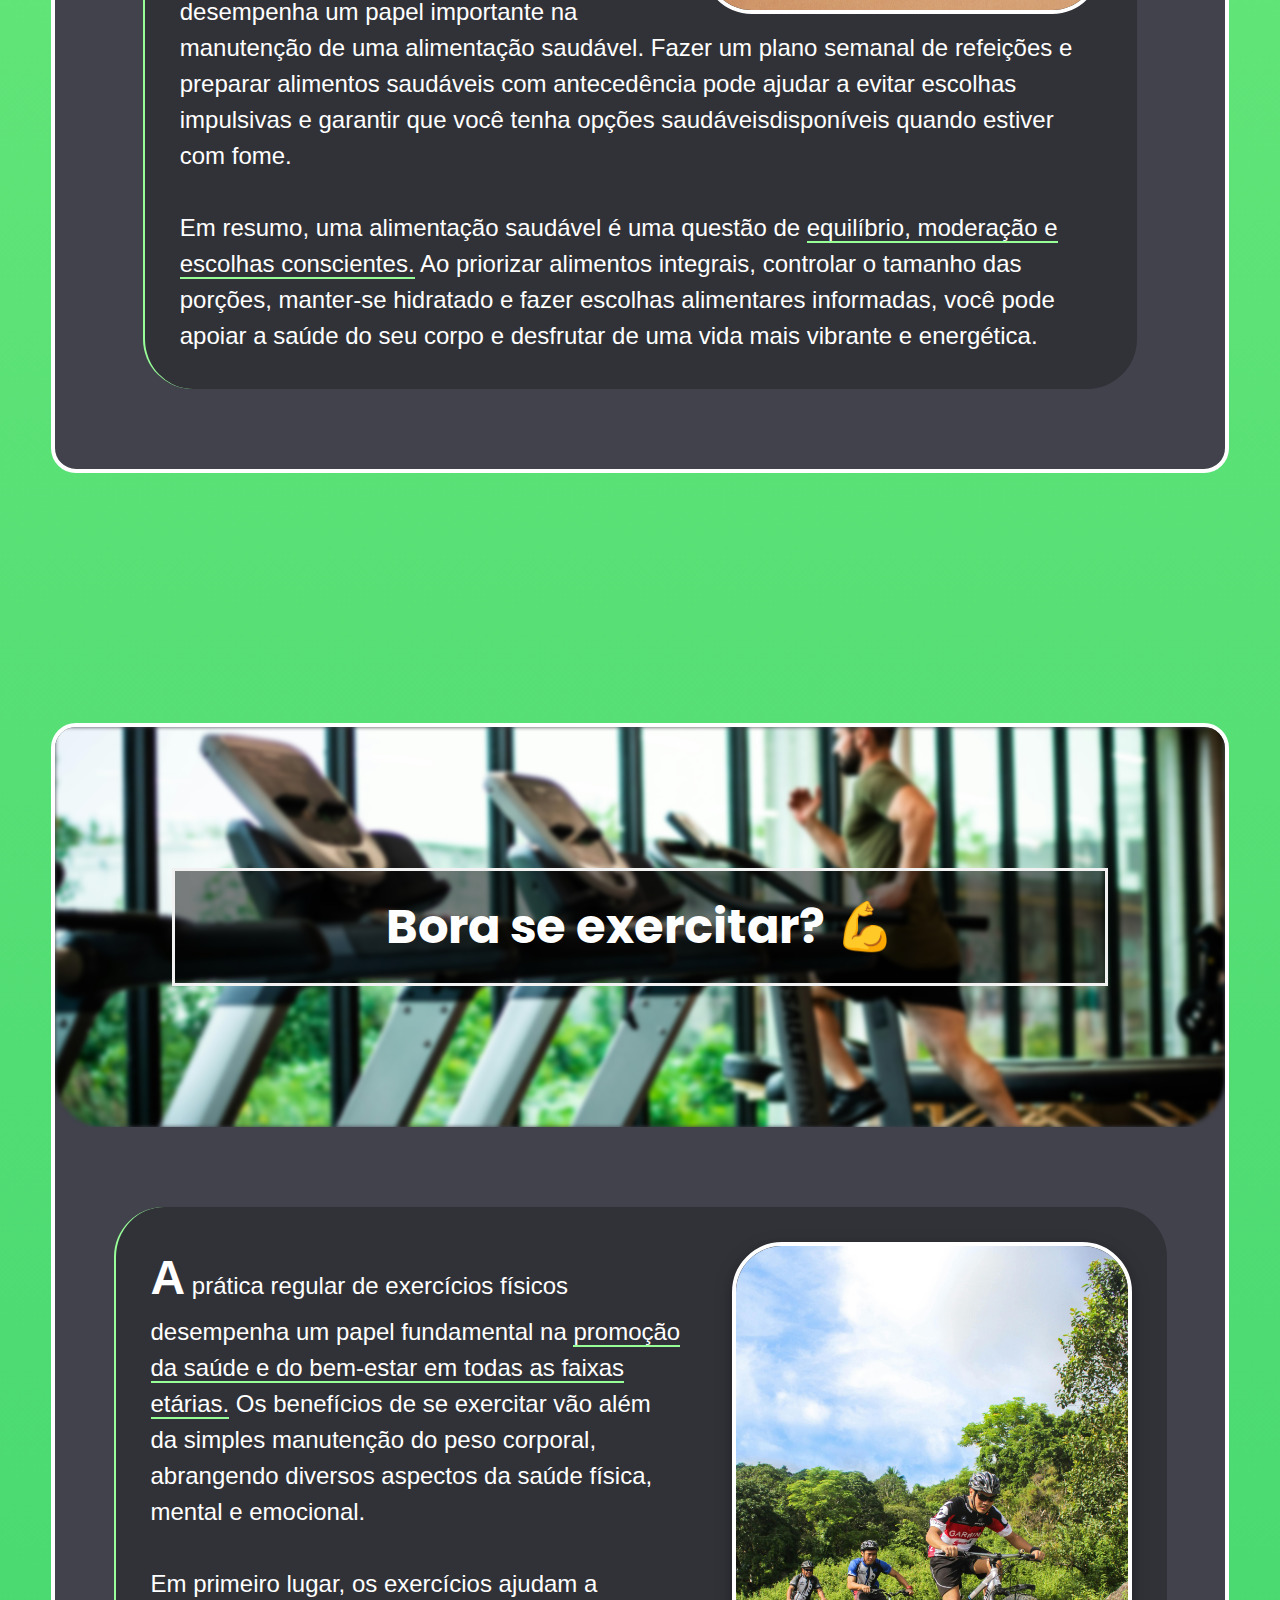
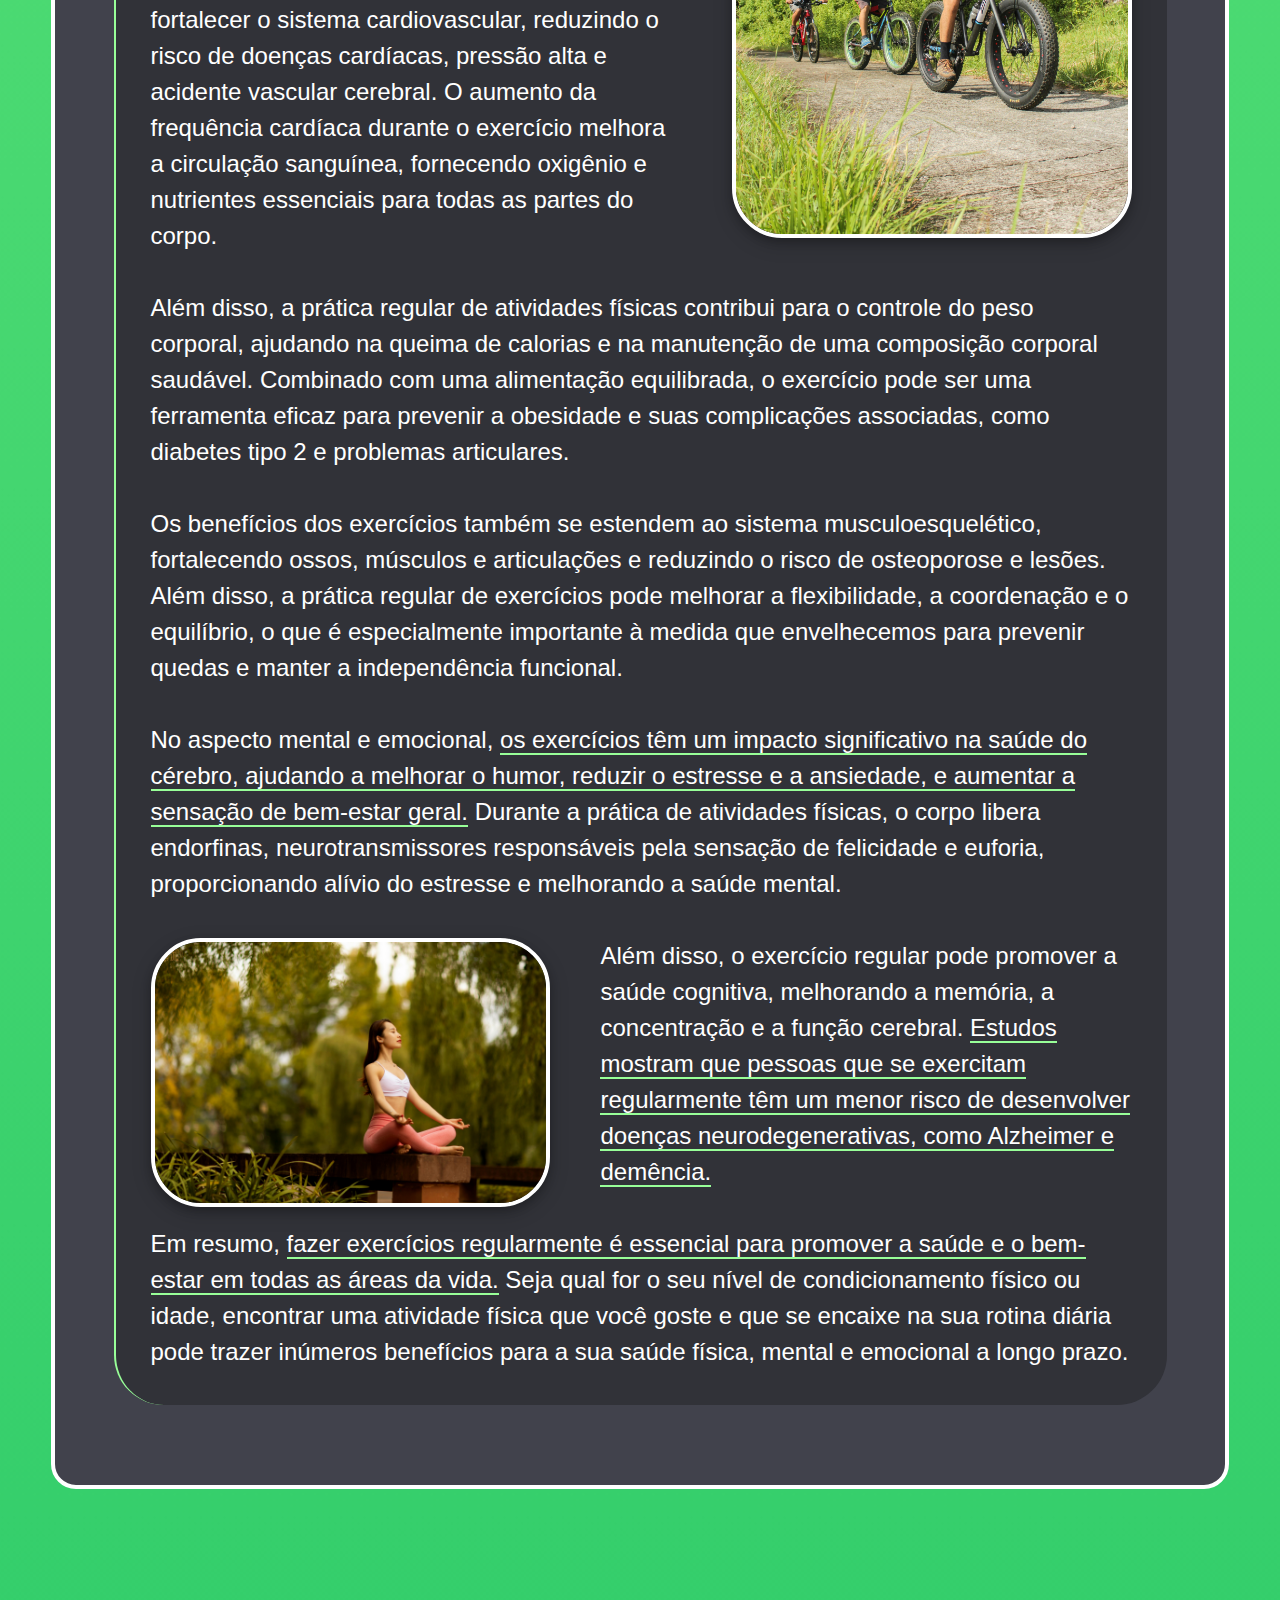
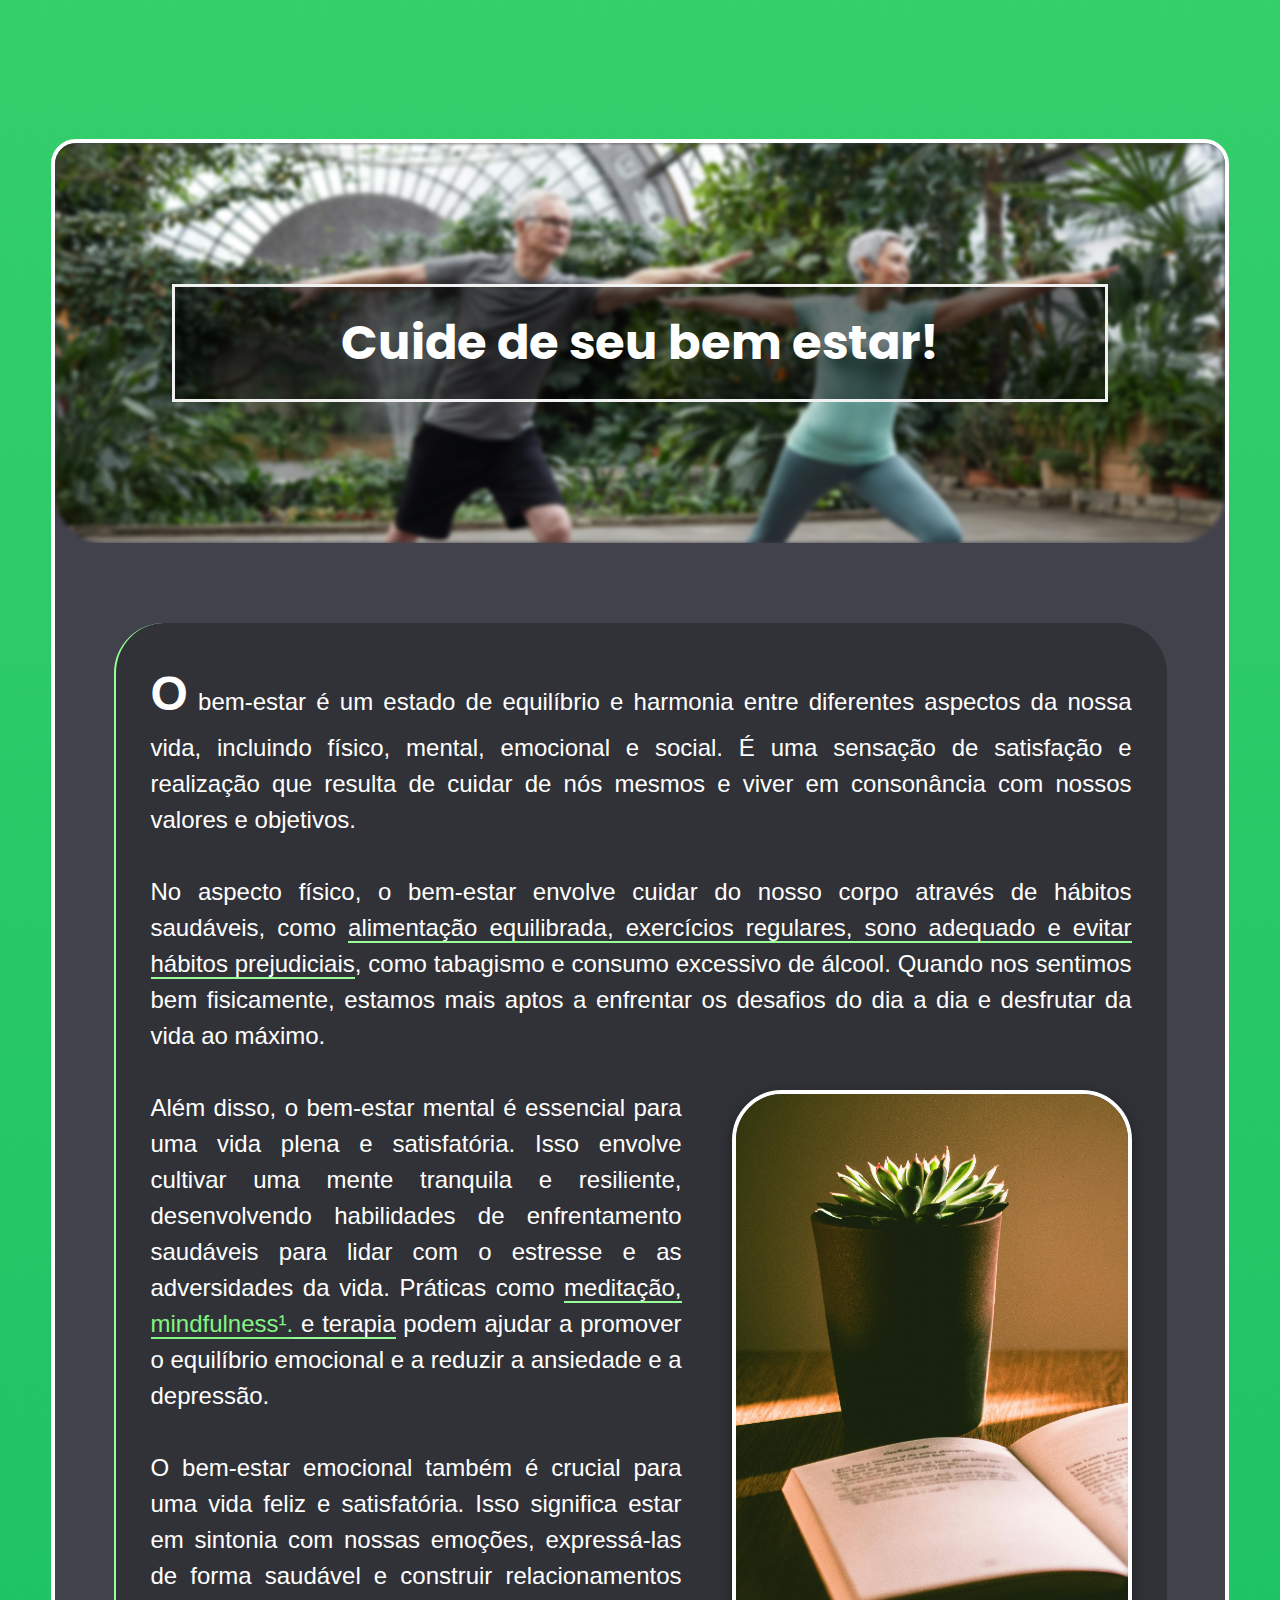
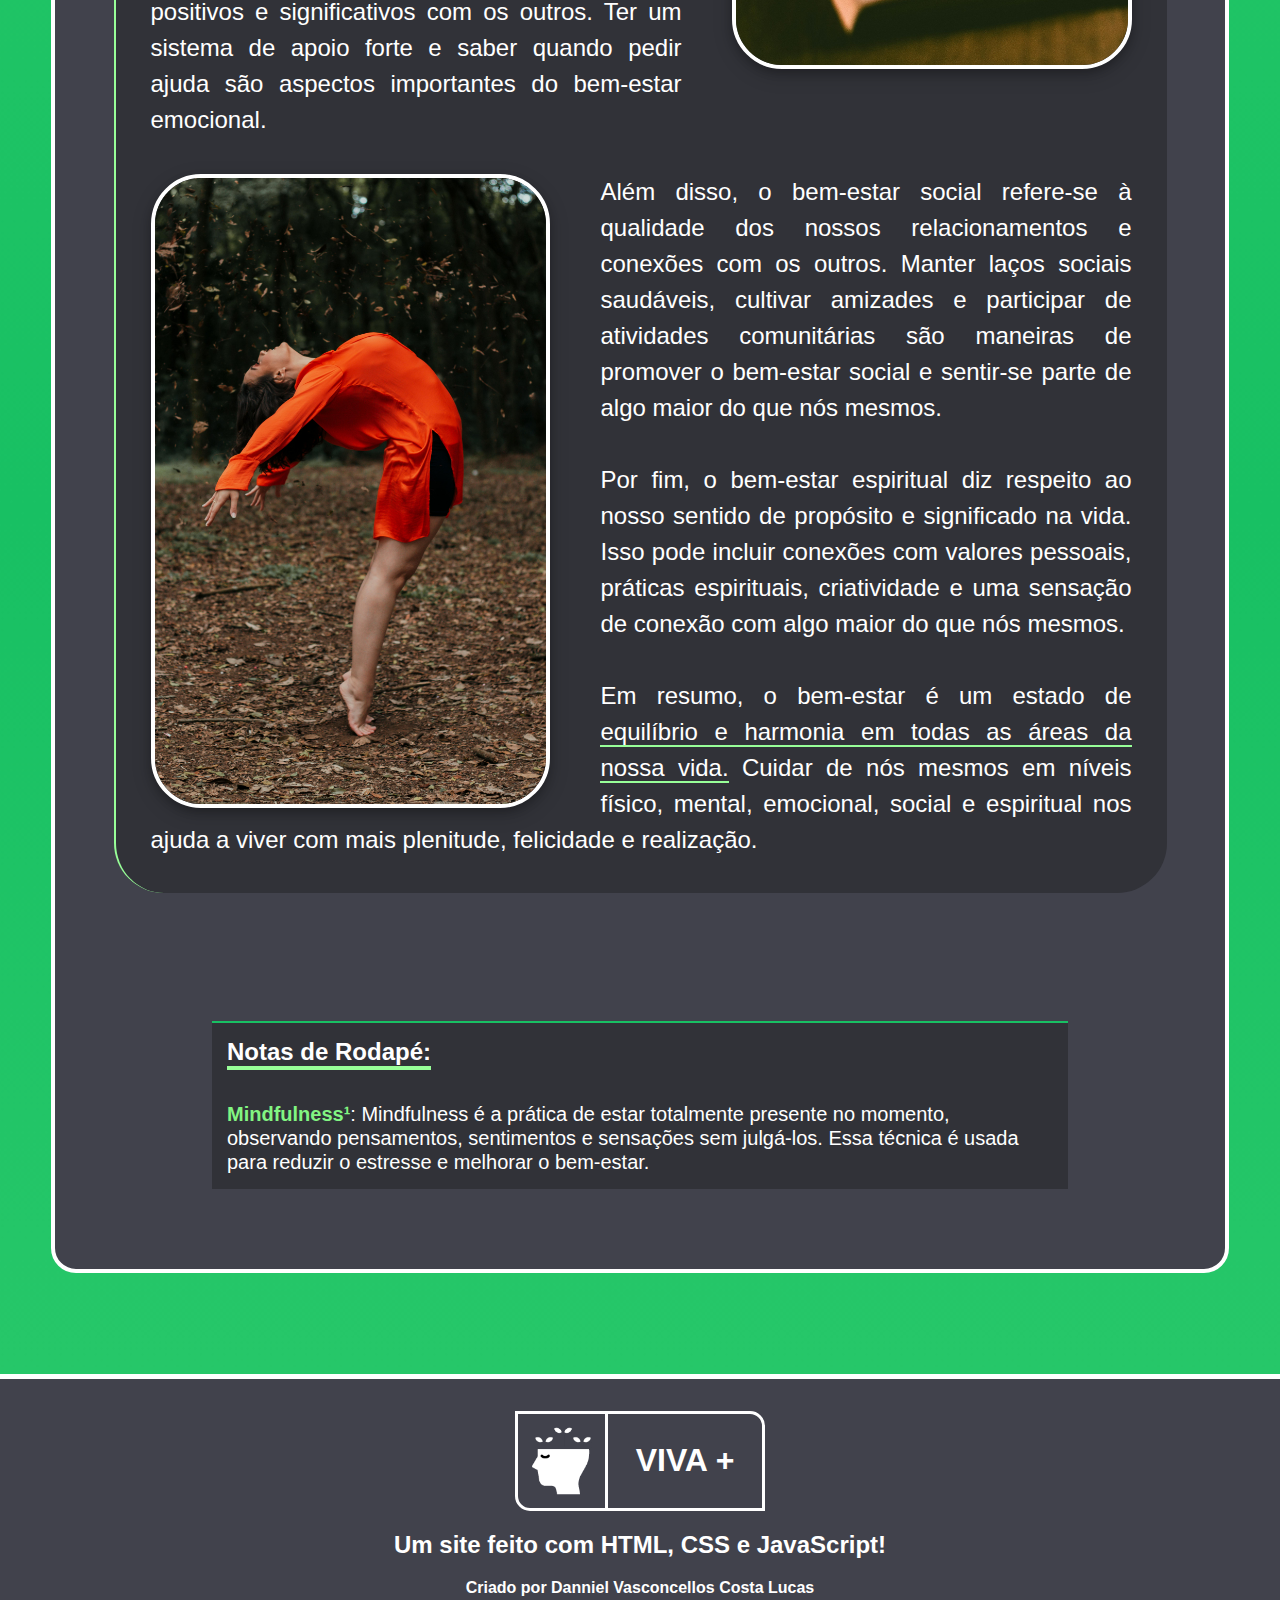
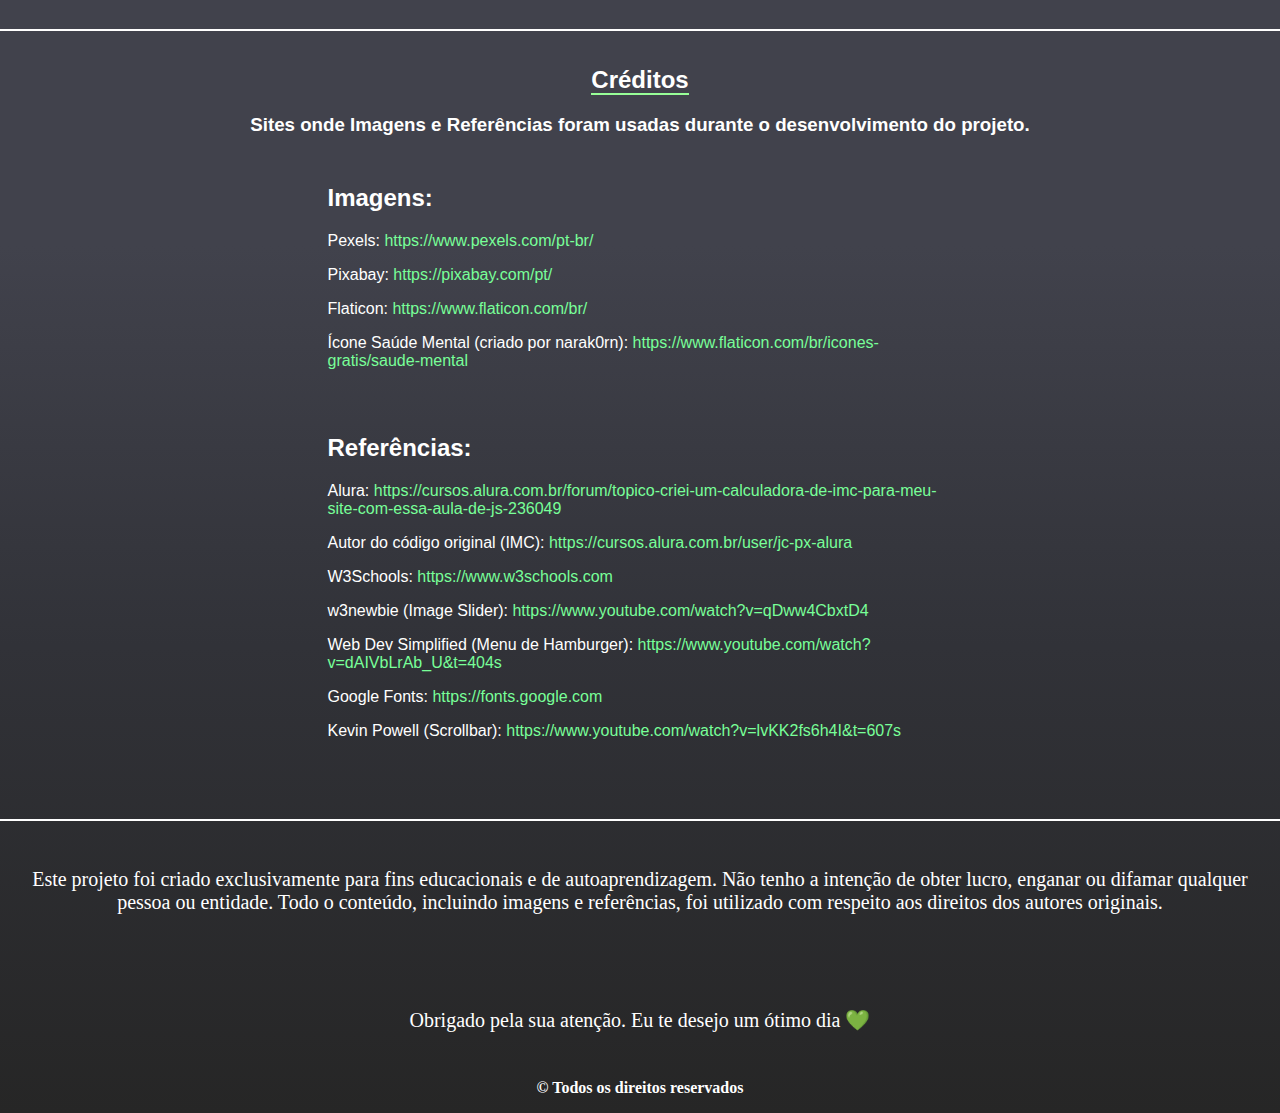
==== commit 4560152d: "commit" ====
--- a/index.html
+++ b/index.html
@@ -272,10 +272,11 @@
         <header class="header">
             <div class="headline">
                 <h2>
-                    Seja bem-vindo(a) ao meu site de saúde e bem-estar! Aqui, você encontrará dicas e recomendações para
+                    Seja bem-vindo(a) ao meu site de saúde e bem-estar!
+                    <span class="line-detail"></span>
+                    Aqui, você encontrará dicas e recomendações para
                     ter uma melhor qualidade de vida.
                 </h2>
-
                 <h4>
                     Descubra o caminho para uma vida saudável e equilibrada. Bem-estar em primeiro lugar.
                 </h4>
@@ -415,9 +416,9 @@
             </div>
 
             <div class="recomendacoes" id="recomendacoes">
-
                 <div class="rec-img-txt">
-                    <div class="top-img" style="filter: blur(2px);"></div>
+                    <div class="top-img" style="filter: blur(2px);">
+                    </div>
                     <div class="top-text">
                         <h1>
                             O que fazer para cuidar da saúde?
@@ -425,7 +426,8 @@
                         <p id="especial">Cuidar da sua saúde é uma jornada que envolve cuidados físicos, mentais e
                             emocionais. É um
                             compromisso
-                            consigo mesmo para garantir que você possa desfrutar de uma vida plena e satisfatória. Aqui
+                            consigo mesmo para garantir que você possa desfrutar de uma vida plena e satisfatória.
+                            Aqui
                             estão
                             algumas maneiras de cuidar da sua saúde em todos os aspectos:
                         </p>
@@ -729,6 +731,11 @@
                                     href="https://pixabay.com/pt/">https://pixabay.com/pt/</a> </li>
                             <li class="li-credits">Flaticon: <a target="_blank"
                                     href="https://www.flaticon.com/br/">https://www.flaticon.com/br/</a> </li>
+
+                            <li class="li-credits">Ícone Saúde Mental (criado por narak0rn): <a
+                                    href="https://www.flaticon.com/br/icones-gratis/saude-mental" target="_blank"
+                                    title="saúde mental ícones">https://www.flaticon.com/br/icones-gratis/saude-mental</a>
+                            </li>
                         </ul>
                     </div>
                     <div class="ref-credits">
--- a/src/css/style.css
+++ b/src/css/style.css
@@ -41,7 +41,8 @@
 }
 
 #img-dicas,
-#img-show, #img-pos {
+#img-show,
+#img-pos {
     border: 4px solid white;
 }
 
@@ -149,7 +150,7 @@
 }
 
 .top-navbar .top-img-logo {
-     max-width: 61.6px;
+    max-width: 61.6px;
     height: 100%;
     background-color: #78FF98;
     padding: 5px;
@@ -518,17 +519,17 @@
 }
 
 .header {
-    height: 500px;
+    height: 65vh;
     display: flex;
     flex-flow: row wrap;
     align-items: center;
     justify-content: center;
     overflow: hidden;
     width: 100%;
+    background: linear-gradient(45deg, rgba(0, 0, 0, .85), rgba(0, 0, 0, .7) 35%, transparent 85%);
 }
 
 .header .headline {
-    background-color: rgba(0, 0, 0, 0.5);
     /* Black w/opacity/see-through */
     color: white;
     font-weight: bold;
@@ -549,6 +550,13 @@
 
 .header .headline h4 {
     font-family: 'Trebuchet MS', 'Lucida Sans Unicode', 'Lucida Grande', 'Lucida Sans', Arial, sans-serif
+}
+
+.header .headline .line-detail {
+    border: 2px solid white;
+    width: 100%;
+    display: none;
+    margin: 1rem auto;
 }
 
 .column {
@@ -707,6 +715,7 @@
     margin: 150px auto auto auto;
     width: 100%;
     overflow: hidden;
+
 }
 
 .cuidados-inside {
@@ -754,7 +763,7 @@
 
 .img-middle {
     display: none;
-    color:#41424C
+    color: #41424C
 }
 
 .cuidados img:hover {
@@ -828,6 +837,11 @@
     margin-top: 250px;
     margin-bottom: 200px;
     overflow: hidden;
+}
+
+.recomendacoes .box {
+    width: 100%;
+    height: 100%;
 }
 
 
@@ -1322,7 +1336,8 @@
     padding: 15px;
 }
 
-.ref-credits-h2, .img-credits-h2 {
+.ref-credits-h2,
+.img-credits-h2 {
     width: 50%;
     margin: auto auto;
     text-align: left;
@@ -1363,7 +1378,7 @@
     justify-content: center;
     text-align: center;
     height: 100%;
-    width: 100%;   
+    width: 100%;
 }
 
 .nao-me-processa-por-favor p {
--- a/src/css/responsivo.css
+++ b/src/css/responsivo.css
@@ -144,6 +144,9 @@
         display: block;
         text-align: center;
         float: none;
+        display: flex;
+        align-items: center;
+        justify-content: center;
         margin: auto auto;
         width: 580px;
         margin-bottom: 5rem;
@@ -496,6 +499,10 @@
     #imc .main-section .resultado {
         width: 100%;
     }
+
+    #imc .main-section #toggleButton {
+        margin: 3rem auto;
+    }
 }
 
 /* sm */
@@ -602,6 +609,10 @@
         padding: 1rem;
     }
 
+    #top-navbar {
+        padding: 1.4rem;
+    }
+
     .top-navbar .phone-navbar {
         margin: 0;
     }
@@ -625,6 +636,10 @@
 
     .header h4 {
         font-size: larger;
+    }
+
+    .header .headline .line-detail {
+        display: flex;
     }
 
     .img-h-0,
@@ -711,11 +726,16 @@
         margin-inline: 1rem;
     }
 
+    .recomendacoes .rec-img-txt .top-img {
+        height: 50rem;
+    }
+
     .recomendacoes .rec-img-txt {
         height: 50rem;
     }
 
     .recomendacoes .top-text {
+
         max-height: 50%;
 
     }
@@ -990,6 +1010,15 @@
 
 @media (max-width: 375px) {
 
+    .top-navbar {
+        padding: 1rem;
+    }
+
+    #top-navbar {
+        /* POR QUE? */
+        padding: 1.14rem;
+    }
+
     .intro #inside {
         padding: 0;
         background-color: transparent;
@@ -1010,8 +1039,8 @@
 
     #ar-livre .img-container img {
         border-radius: 15px;
-        border-start-start-radius:  0;
-        border-start-end-radius:  0;
+        border-start-start-radius: 0;
+        border-start-end-radius: 0;
     }
 
     #ar-livre p {
@@ -1053,6 +1082,11 @@
         padding-block: auto;
     }
 
+    #mental-inside .img-container #img-middle {
+        border-bottom-left-radius: 15px;
+        border-bottom-right-radius: 15px;
+    }
+
     br {
         display: none;
     }
@@ -1172,12 +1206,19 @@
 
     #imc #main-section .historico h1 {
         width: 80%;
+        border-bottom: none;
+        text-decoration: underline #68FF98;
     }
 }
 
 @media (max-width: 320px) {
     .top-navbar {
         gap: 2rem;
+        padding: 1rem;
+    }
+
+    #top-navbar {
+        padding: 1rem;
     }
 
     .header .headline {
@@ -1234,14 +1275,11 @@
 
     #img-pos {
         position: absolute;
-        left: -26px;
-        /* FINALMENTE */
     }
 
 
     #inside #img-middle {
-        max-width: 125%;
-        margin-left: -24px;
+        max-width: 100%;
     }
 
 
@@ -1250,12 +1288,6 @@
     #img-pos,
     #img-middle {
         max-width: 100%;
-    }
-
-    #img-imc {
-        max-width: 120%;
-        margin-left: -24px;
-        margin-bottom: 3rem;
     }
 
     .recomendacoes .rec-img-txt {
@@ -1328,5 +1360,12 @@
         text-align: left;
     }
 
+    
+    #imc .imc-text #img-imc {
+        margin-bottom: 3rem;
+        width: 120%;
+        margin-inline: auto;
+        margin-left: -22.5px;
+    }
 
 }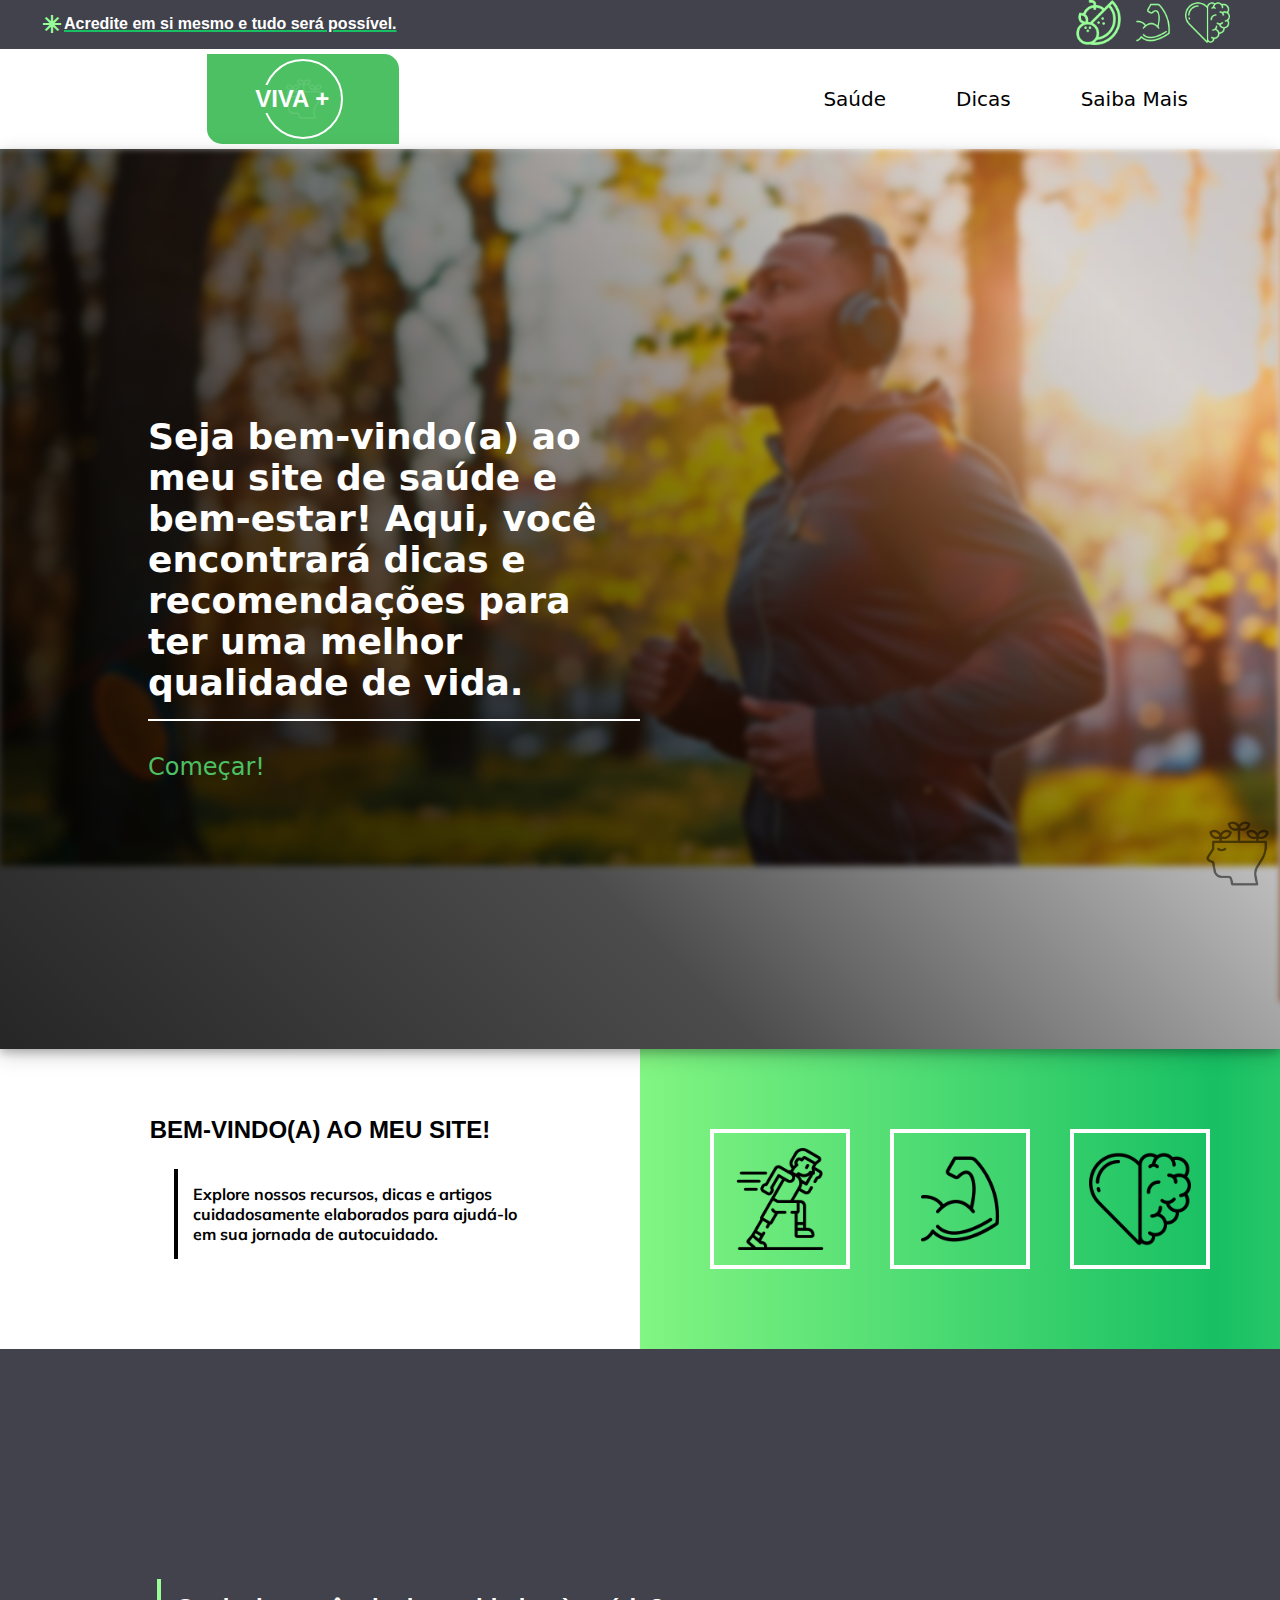
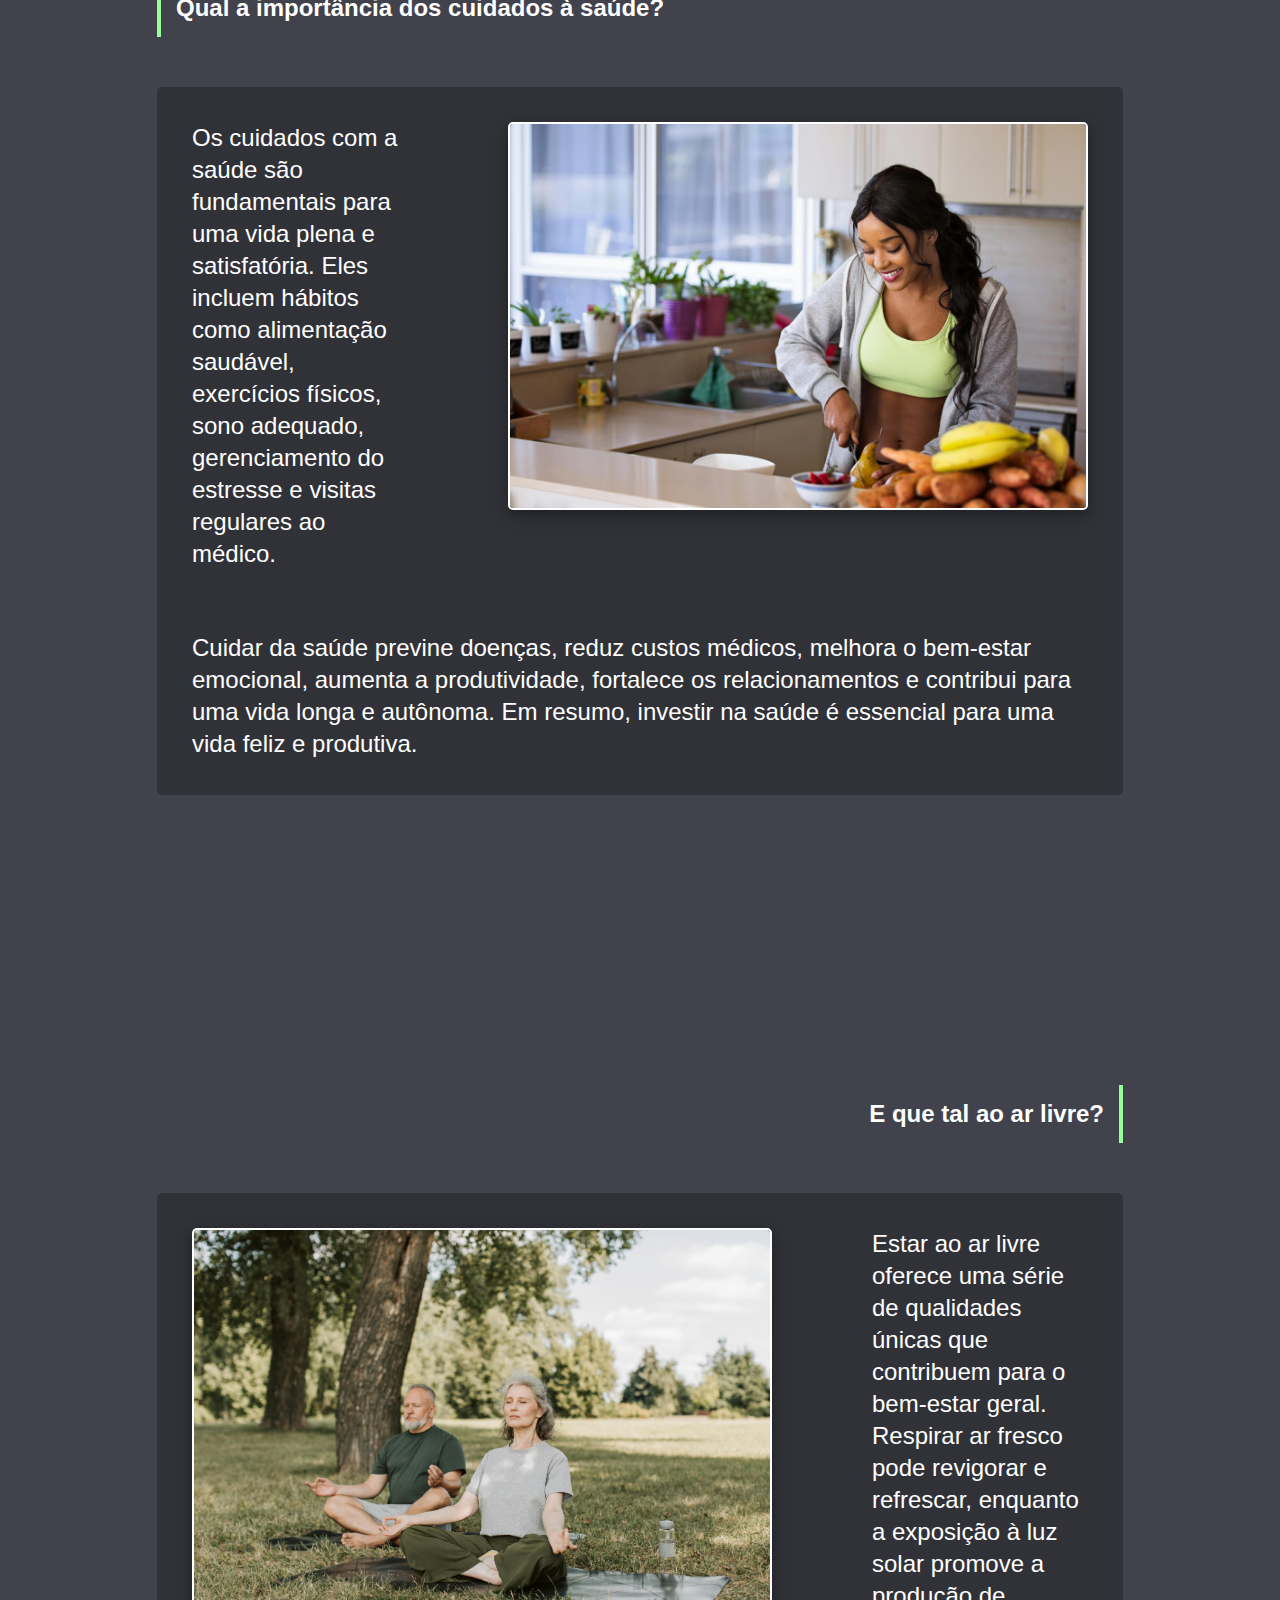
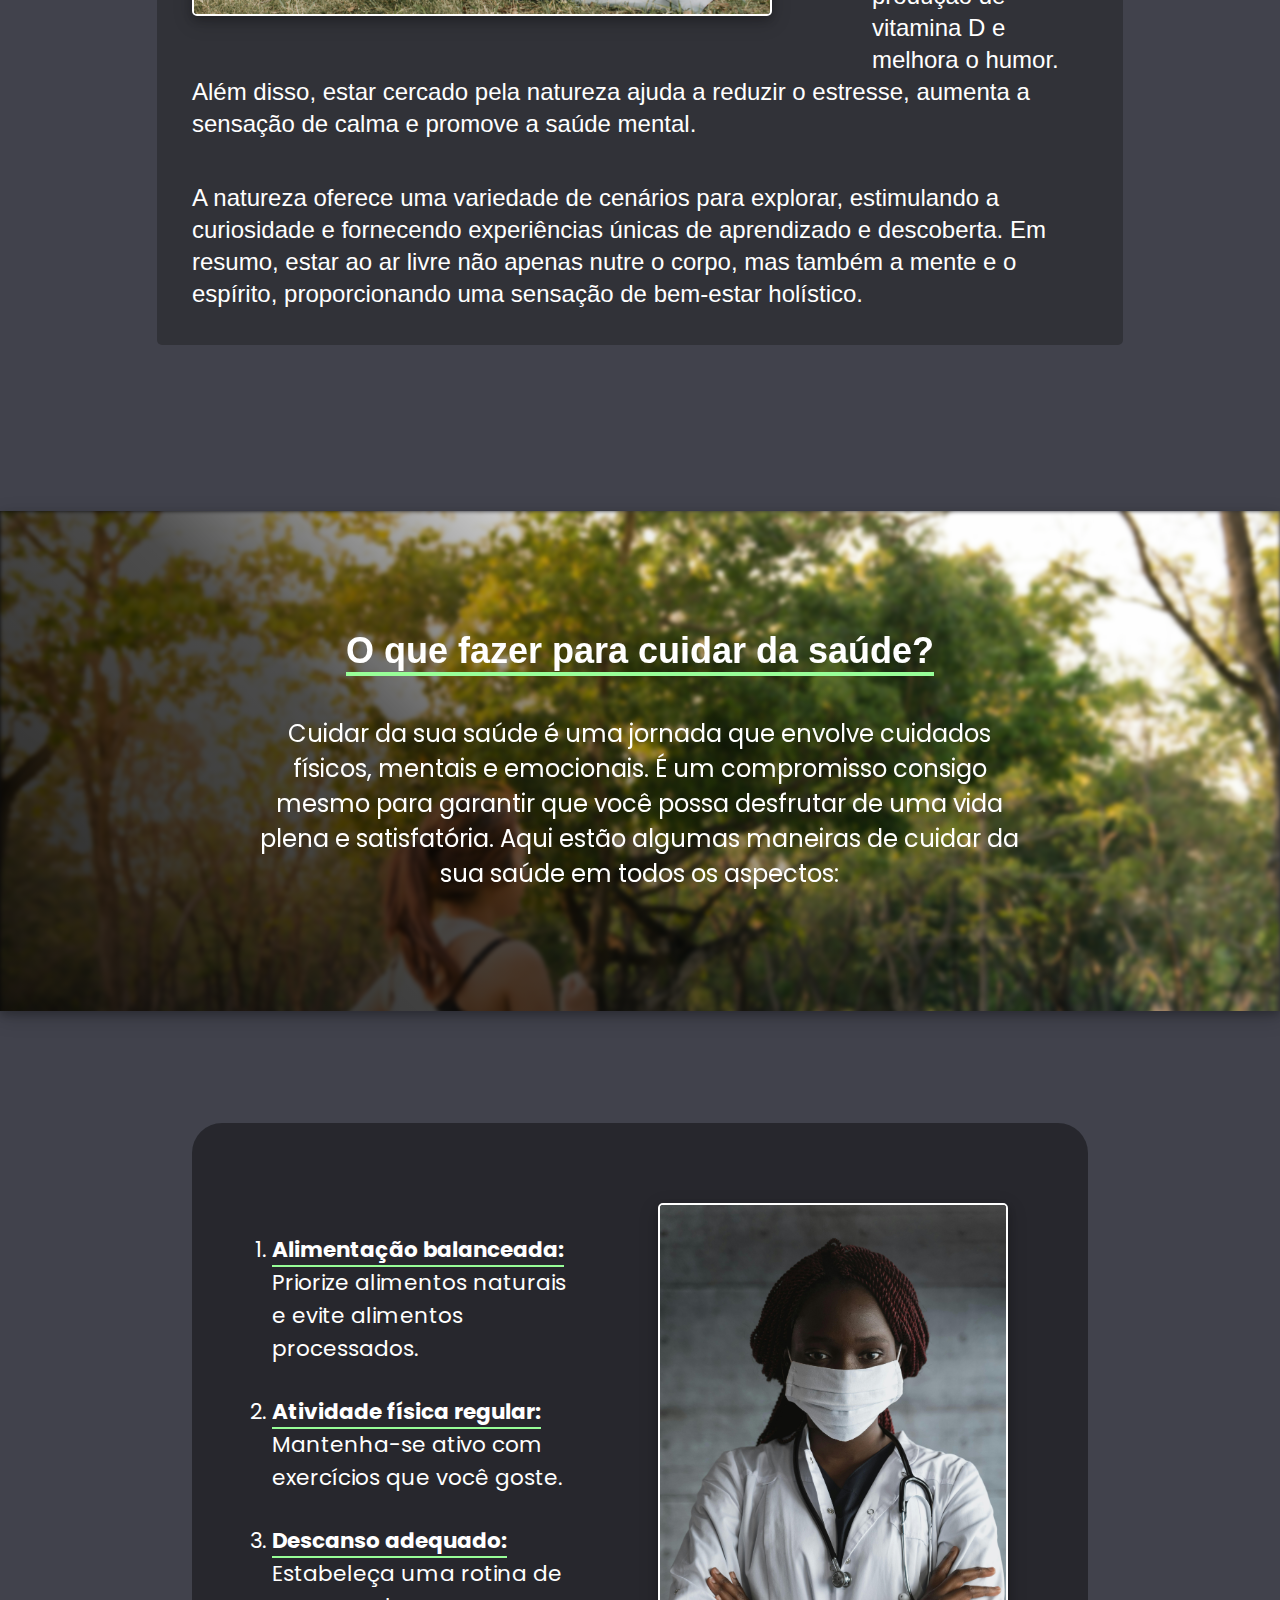
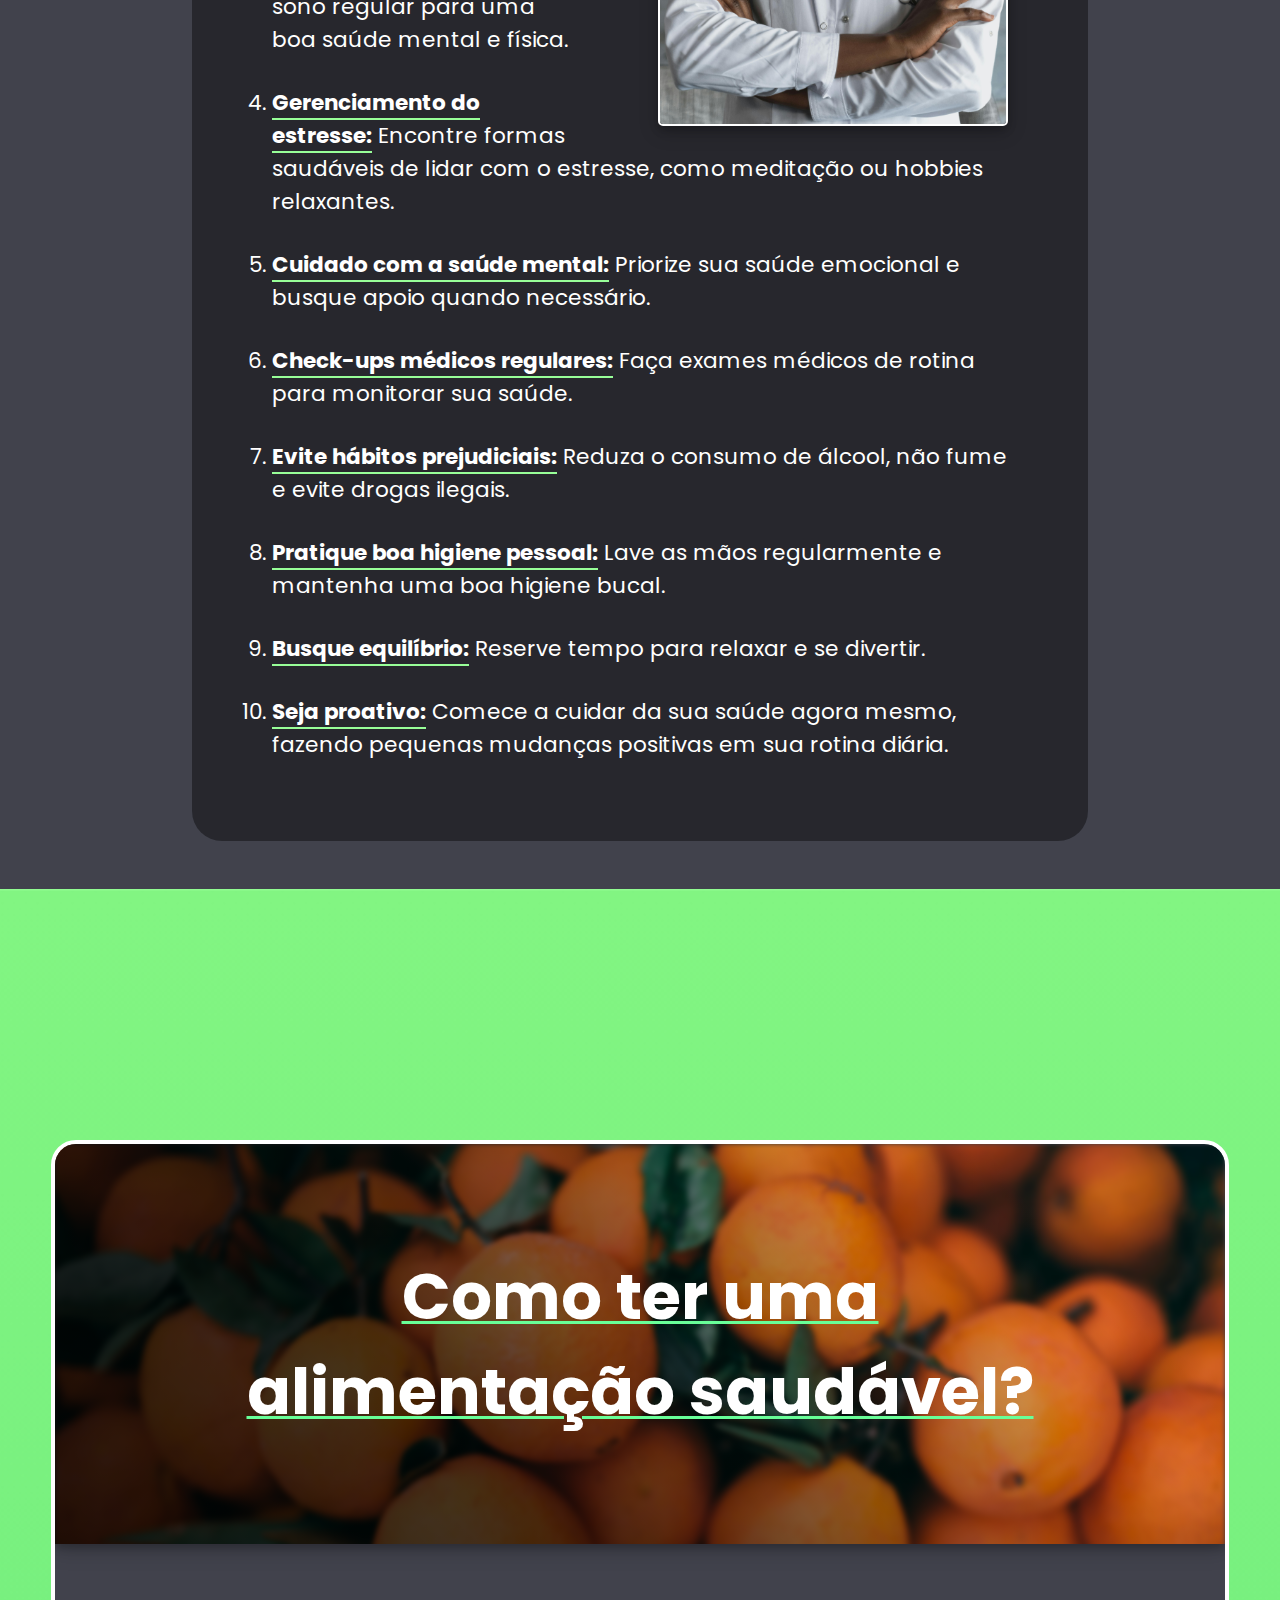
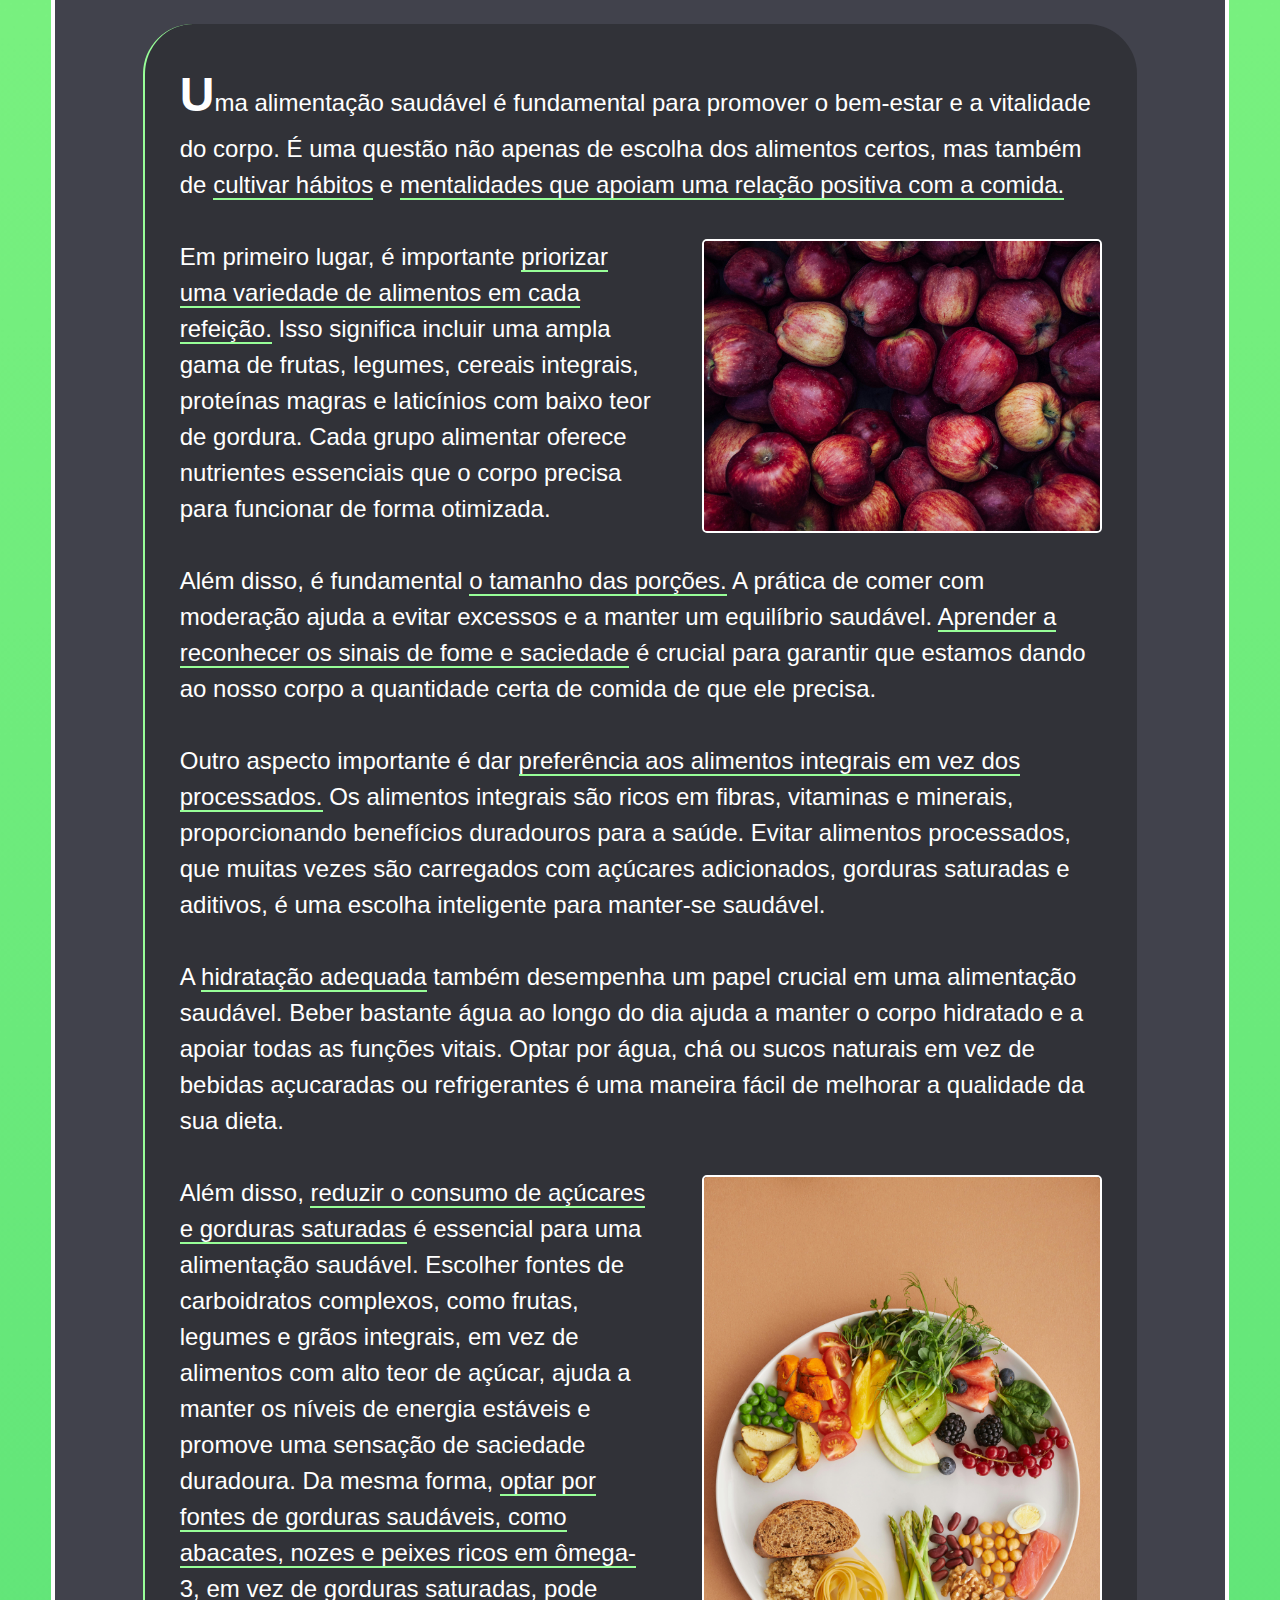
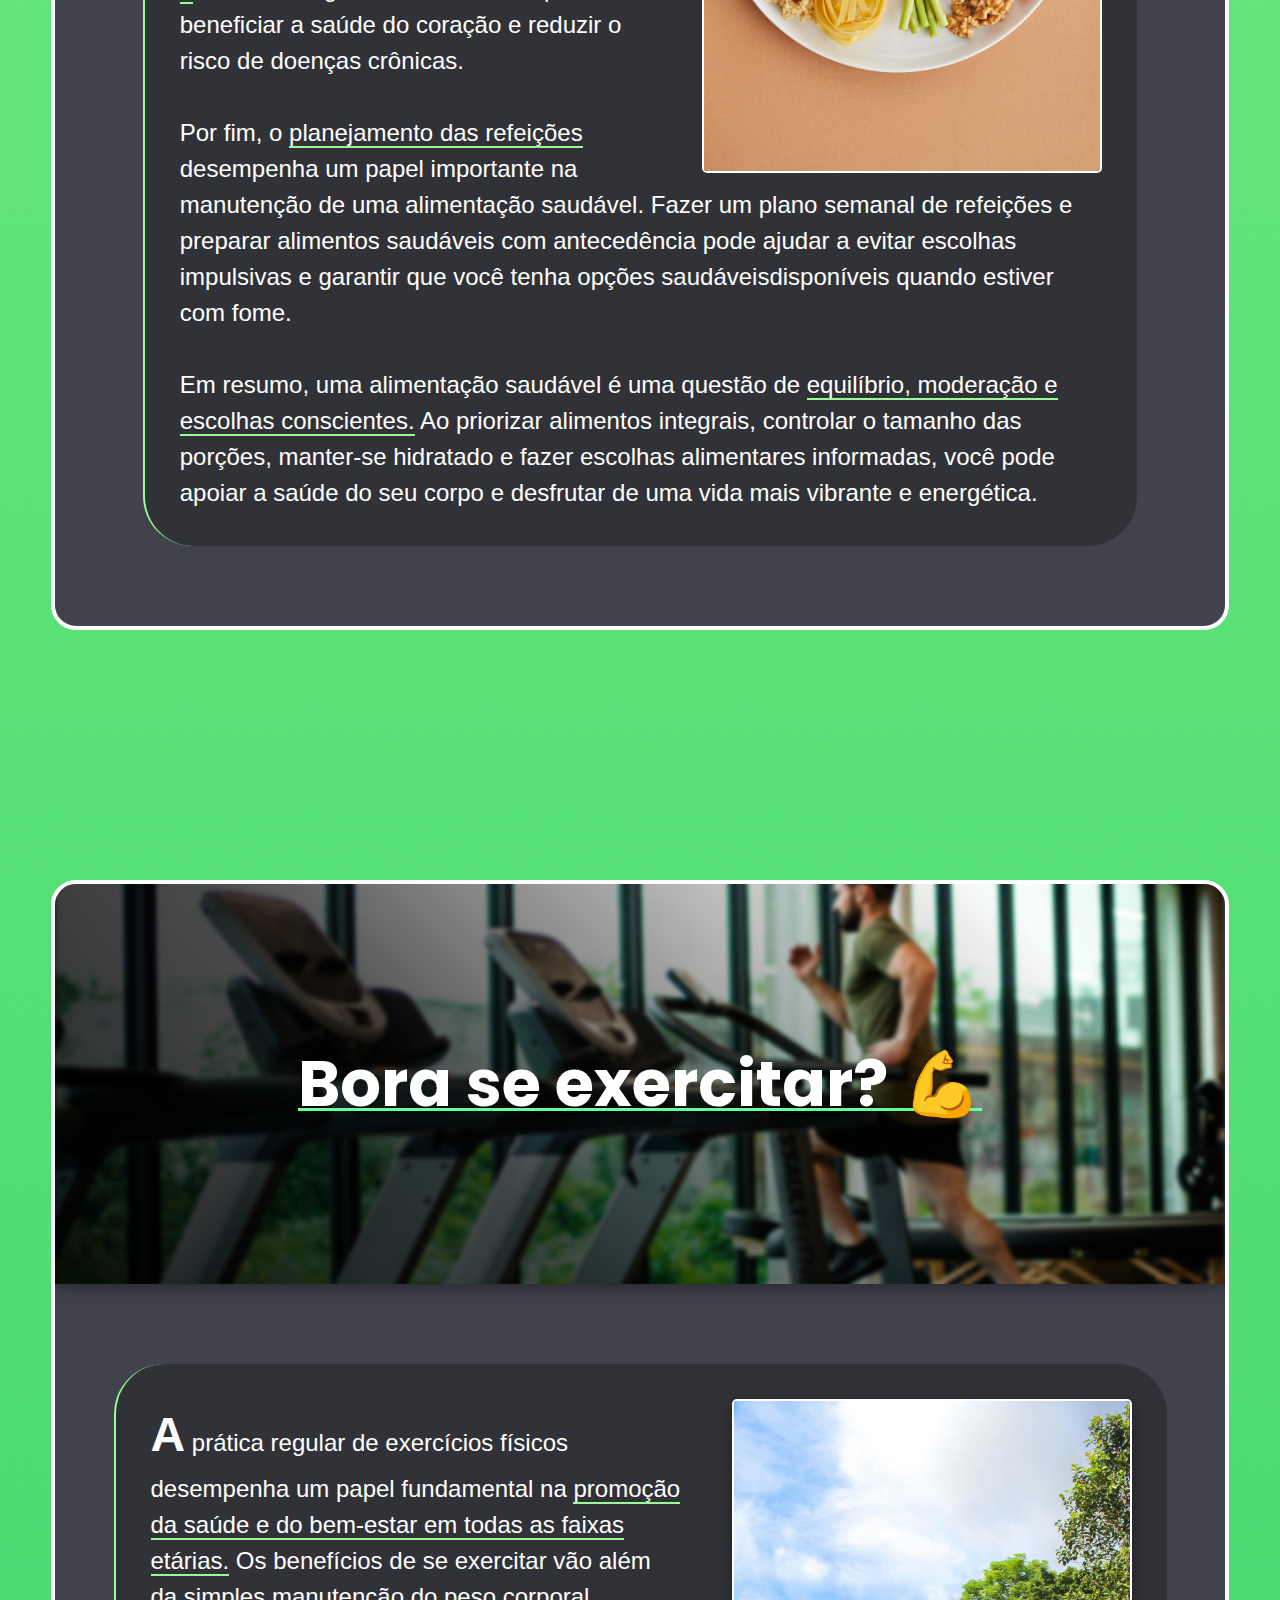
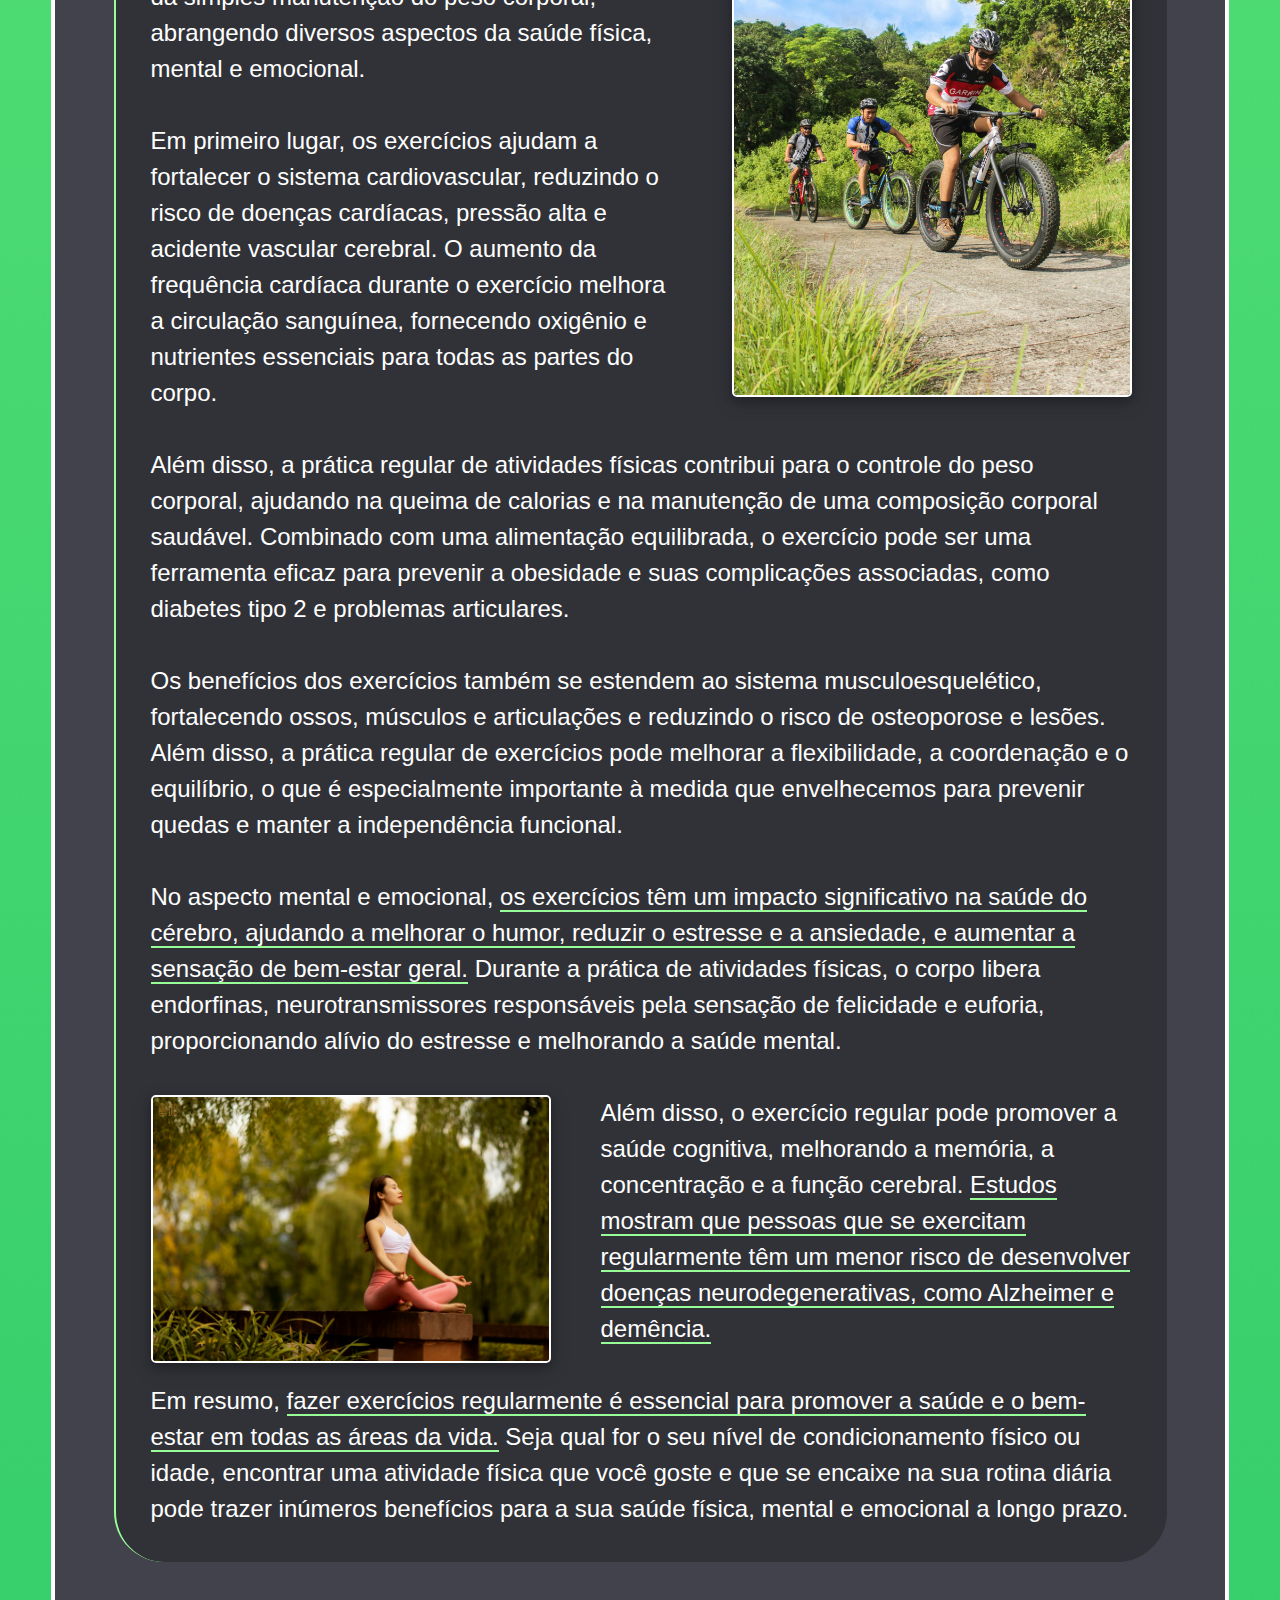
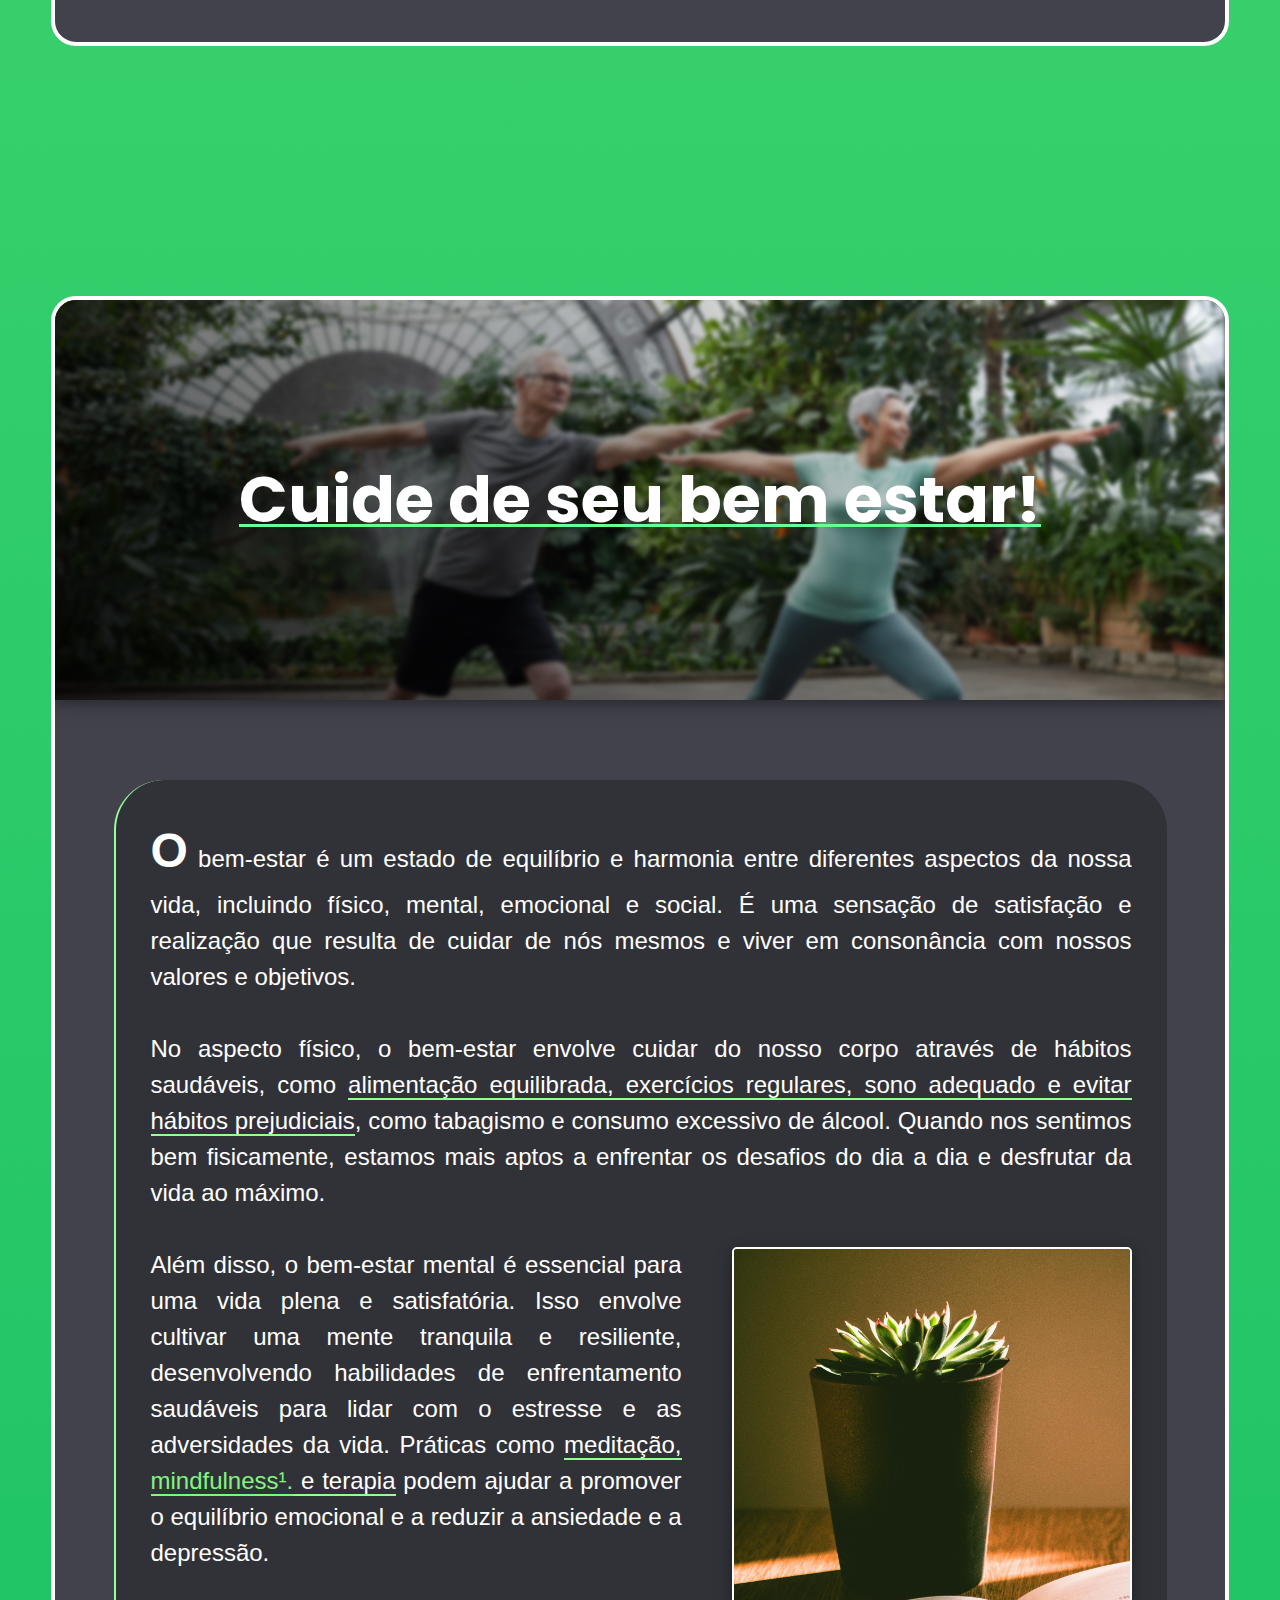
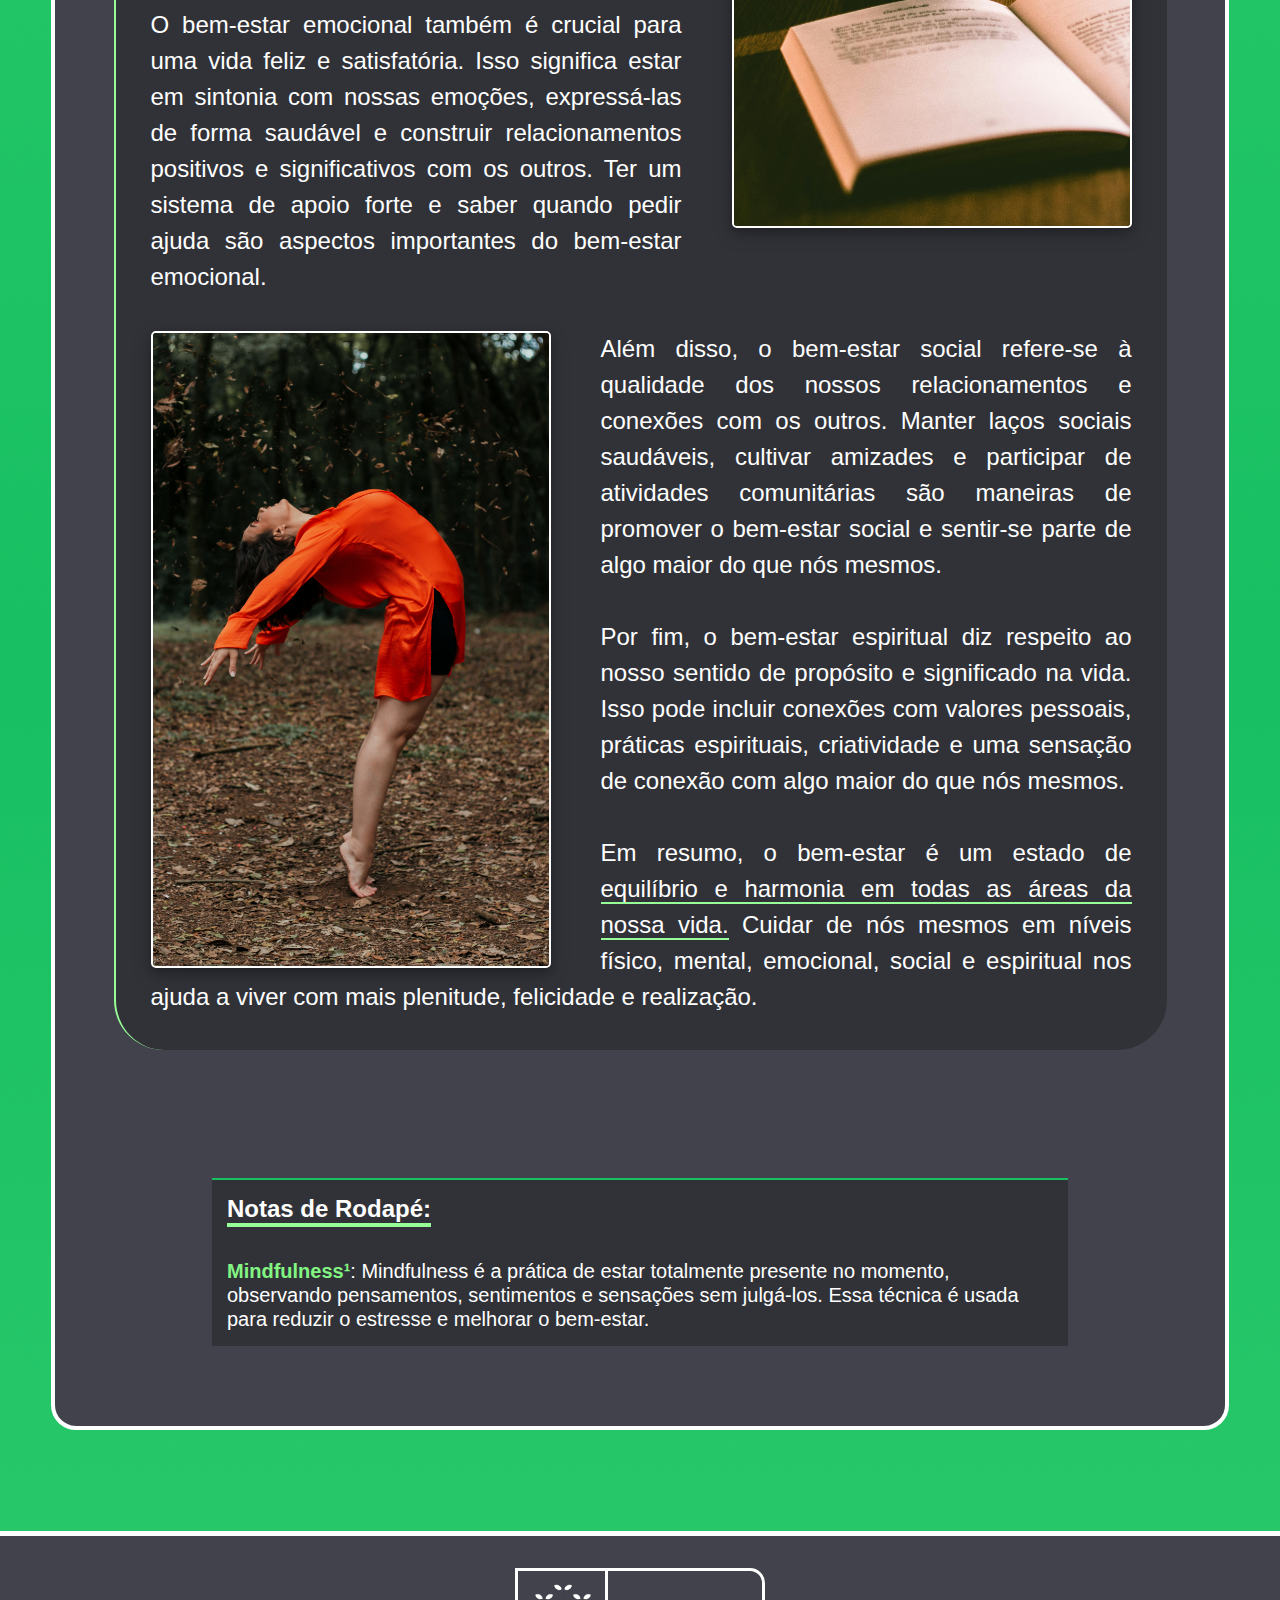
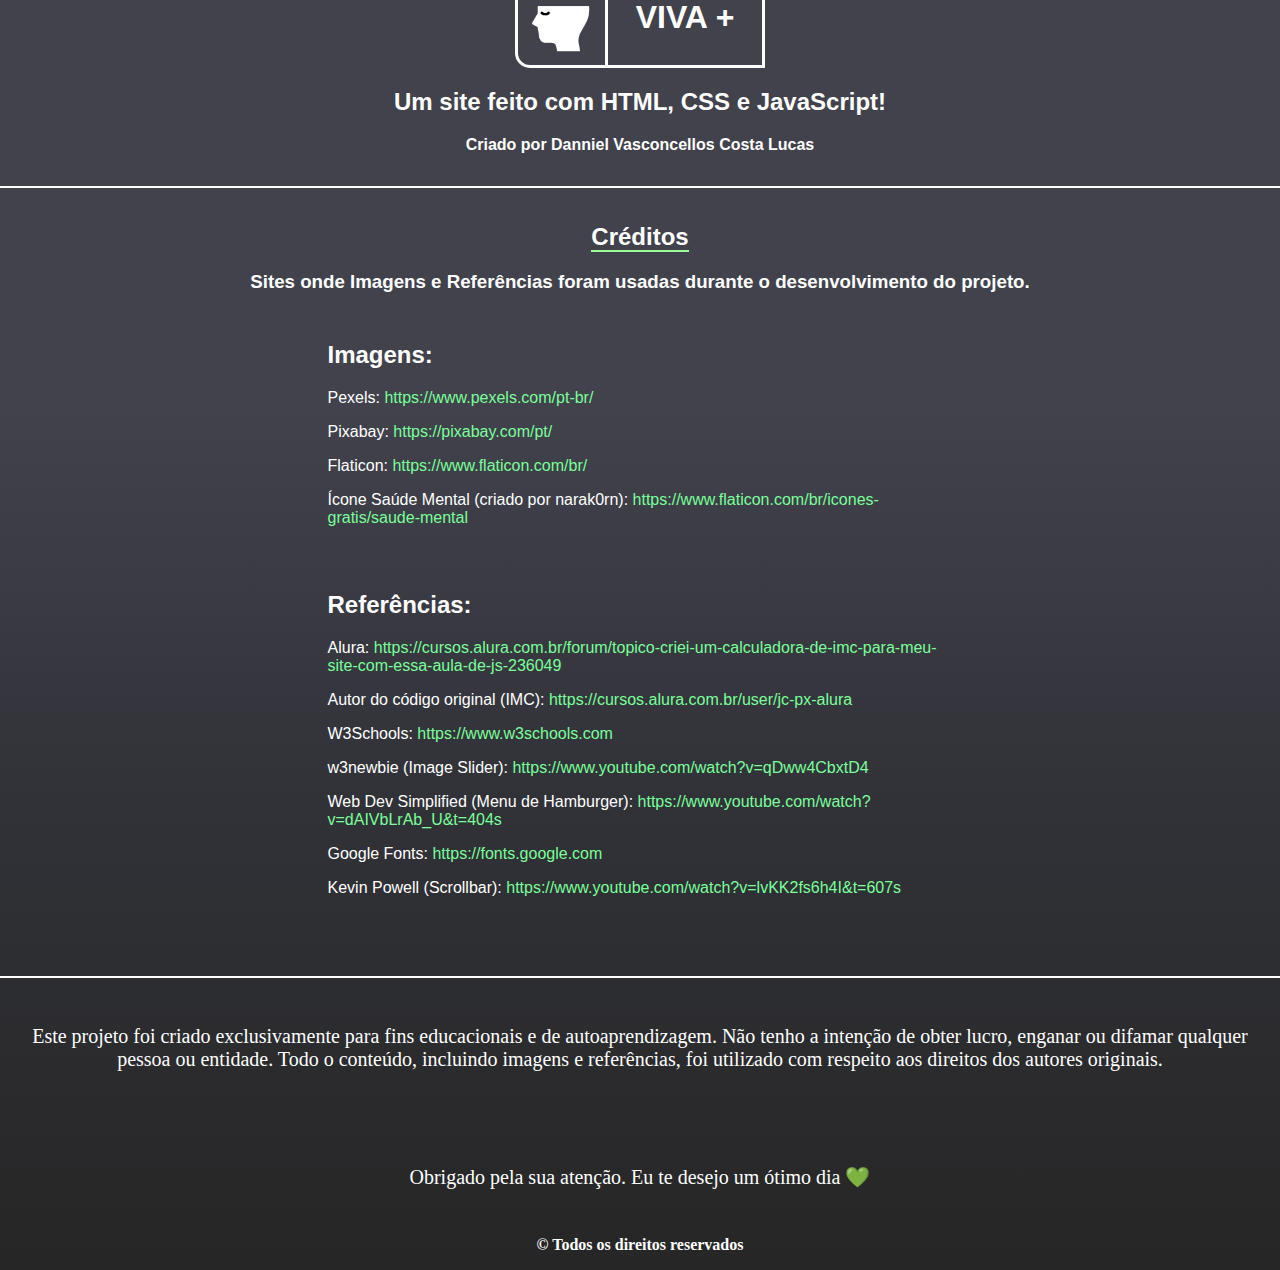
==== commit f1acdfbc: "commit" ====
--- a/index.html
+++ b/index.html
@@ -47,6 +47,7 @@
             background-size: cover;
             height: 500%;
             animation: 20s slider infinite;
+            overflow: hidden;
         }
 
         #slider figure img {
@@ -93,6 +94,69 @@
                 left: -400%;
             }
         }
+
+        #slider-small {
+            overflow: hidden;
+            z-index: -1;
+        }
+
+        #slider-small figure {
+            position: relative;
+            width: 501%;
+            margin: 0;
+            left: 0;
+            background-position: center;
+            background-repeat: no-repeat;
+            background-size: cover;
+            height: 500%;
+            animation: 20s slider infinite;
+            overflow: hidden;
+        }
+
+        #slider-small figure img {
+            float: left;
+            width: 20%;
+            filter: blur(3px);
+            -webkit-filter: blur(3px);
+        }
+
+        @keyframes slider-small {
+            0% {
+                left: 0;
+            }
+
+            20% {
+                left: 0;
+            }
+
+            25% {
+                left: -100%;
+            }
+
+            45% {
+                left: -100%;
+            }
+
+            50% {
+                left: -200%;
+            }
+
+            70% {
+                left: -200%;
+            }
+
+            75% {
+                left: -300%;
+            }
+
+            95% {
+                left: -300%;
+            }
+
+            100% {
+                left: -400%;
+            }
+        }
     </style>
 </head>
 
@@ -100,7 +164,7 @@
     <div class="container">
         <nav class="top-navbar">
 
-            <div class="top-logo-content">
+            <!-- <div class="top-logo-content">
                 <div class="top-img-logo">
                     <img src="./src/img/logo.png" alt="Um desenho de uma cabeça com folhas saindo para fora.">
                 </div>
@@ -113,31 +177,38 @@
                     </h1>
 
                 </div>
-            </div>
-
-
-            <div class="phone-navbar">
-                <a href="#" target="_blank">
-                    <img src="./src/img/telefone-colorido.png" alt="Um desenho de um telefone.">
-                    <img class="over-phone" src="./src/img/telefone-colorido-branco.png">
-            </div>
-            <div class="phone-txt">
-                XX XX XXXXX-XXXX
-            </div>
-            </a>
-
-            <div class="asterisk-back-space">
-                <span class="material-symbols-outlined asterisk">
-                    asterisk
-                </span>
-            </div>
-            <div onclick="ditadosChange()" class="ditados">
-                <u id="ditados"></u>
-                <button>
-                    <!-- <span onclick="ditadosChange()" class="material-symbols-outlined arrow">
+            </div> -->
+
+            <div class="circulo-container">
+                <div class="circulo">
+                    <a href="index.html">
+                        <h1>
+                            <div class="invis-bg">V</div>IVA +
+                        </h1>
+
+                        <h2 class="h2-top-navbar">
+                            <div class="invis-bg">V</div>IVA +
+                        </h2>
+                        <img title="Ir Para Página Principal" src="./src/img/logo-branco.png"
+                            alt="Um desenho de uma cabeça com folhas saindo para fora.">
+                    </a>
+                </div>
+            </div>
+
+            <div class="ditados-container">
+                <div class="asterisk-back-space">
+                    <span class="material-symbols-outlined asterisk">
+                        asterisk
+                    </span>
+                </div>
+                <div onclick="ditadosChange()" class="ditados">
+                    <u id="ditados"></u>
+                    <button>
+                        <!-- <span onclick="ditadosChange()" class="material-symbols-outlined arrow">
                     chevron_right
                     </span>
                 </button> -->
+                </div>
             </div>
 
             <div class="ícones-navbar">
@@ -200,11 +271,13 @@
 
 
                     <div class="sidebar-outro">
+                        <a target="_self" href="./outro.html" class="btn-title">
                         <button class="sidebar-btn"> <span class="material-symbols-outlined btn-icon new-page">
                                 open_in_new
                             </span>
-                            <a target="_self" href="./outro.html" class="btn-title">Outro</a>
+                           Outro
                         </button>
+                    </a>
 
                         <!-- <ul id="outro-li" class="btn-li">
                             <li><a href="./outro.html#mental">Saúde Mental</a></li>
@@ -219,7 +292,20 @@
         </nav>
         <nav class="navbar">
 
-            <a class="logo-link" target="_self" href="index.html">
+            <div class="circulo-container">
+                <div class="circulo">
+                    <a href="index.html">
+                        <h1>
+                            <div class="invis-bg">V</div>IVA +
+                        </h1>
+                        <img title="Ir Para Página Principal" src="./src/img/logo-branco.png"
+                            alt="Um desenho de uma cabeça com folhas saindo para fora.">
+                    </a>
+                </div>
+            </div>
+
+
+            <!-- <a class="logo-link" target="_self" href="index.html">
                 <div class="logo-content">
 
                     <div class="img-logo">
@@ -234,12 +320,13 @@
                         </h1>
                     </div>
                 </div>
-            </a>
+            </a> -->
+
 
 
             <div class="menu">
                 <div class="dropdown">
-                    <a target="_self" href="#cuide-se" class="dropbtn">Saúde</a>
+                    <a target="_self" href="#cuide-se" id="dropbtn-menu" class="dropbtn">Saúde</a>
                     <div class="dropdown-content" id="drop-cont">
                         <a href="#cuide-se" target="_self">Introdução</a>
                         <a href="#ar-livre" target="_self">Ar Livre</a>
@@ -248,7 +335,7 @@
                 </div>
 
                 <div class="dropdown-dicas">
-                    <a target="_self" href="#dicas" class="dropbtn-dicas">Dicas</a>
+                    <a target="_self" href="#dicas" id="dropbtn-menu" class="dropbtn-dicas">Dicas</a>
                     <div class="dropdown-dicas-content" id="drop-cont">
                         <a href="#alimentacao">Alimentação</a>
                         <a href="#exercicios">Exercícios</a>
@@ -257,8 +344,8 @@
                 </div>
 
                 <div class="dropdown-saiba-mais">
-                    <a href="./outro.html" target="_self" class="dropbtn-saiba-mais"> <img class="outside-page"
-                            src="./src/img/outside-page.svg"
+                    <a href="./outro.html" id="dropbtn-menu" target="_self" class="dropbtn-saiba-mais"> <img
+                            class="outside-page" src="./src/img/outside-page.svg"
                             alt="Um desenho que indica que você irá sair do site ao clicar."> Saiba
                         Mais</a>
                     <div class="dropdown-saiba-mais-content" id="drop-cont">
@@ -270,6 +357,16 @@
             </div>
         </nav>
         <header class="header">
+
+            <!-- <div title="Acessar | Fechar a barra de navegação" class="bookmark">
+                <button class="bookmark-btn">
+                    <img src="./src/img/bookmark-colorido-bright.png" alt="Ícone de uma marcação de livro">
+                </button>
+                <button class="bookmark-btn bookmark-btn-over">
+                    <img src="./src/img/bookmark-over.png" alt="Ícone de uma marcação de livro">
+                </button>
+            </div> -->
+
             <div class="headline">
                 <h2>
                     Seja bem-vindo(a) ao meu site de saúde e bem-estar!
@@ -277,9 +374,41 @@
                     Aqui, você encontrará dicas e recomendações para
                     ter uma melhor qualidade de vida.
                 </h2>
-                <h4>
-                    Descubra o caminho para uma vida saudável e equilibrada. Bem-estar em primeiro lugar.
-                </h4>
+                <!-- <h4>
+                     Descubra o caminho para uma vida saudável e equilibrada. <span class="headline-h4-span"> Bem-estar em primeiro lugar. </span>
+                </h4> -->
+                <button class="intro-btn">
+                    <a href="#cuide-se" target="_self">Começar!</a>
+                </button>
+
+                <!-- <div class="stickers" id="stickers">
+                    <div class="sticker-section">
+                        <a title="Dicas" href="index.html#dicas">
+                            <img class="sparkle" src="./src/img/header-shiny-branco.png"
+                                alt="Um pequeno desenho de múltiplos brilhos de luz">
+                            <img class="sticker-img um" src="./src/img/header-sticker-custom-alt.png"
+                                alt="Um pequeno desenho de uma mão segurando um Dumbell (halter, peso de academia)">
+                        </a>
+                    </div>
+
+                    <div class="sticker-section dois">
+                        <a title="Saúde Mental" href="outro.html#mental">
+                            <img class="sparkle" src="./src/img/header-shiny-branco.png"
+                                alt="Um pequeno desenho de múltiplos brilhos de luz">
+                            <img class="sticker-img dois" src="./src/img/header-sticker-custom-1.png"
+                                alt="Um pequeno desenho de um cérebro cercado de flores">
+                        </a>
+                    </div>
+
+                    <div class="sticker-section">
+                        <a title="Introdução" href="index.html#cuide-se">
+                            <img class="sparkle" src="./src/img/header-shiny-branco.png"
+                                alt="Um pequeno desenho de múltiplos brilhos de luz">
+                            <img class="sticker-img tres" src="./src/img/header-sticker-custom-2.png"
+                                alt="Um pequeno desenho de uma cesta com frutas">
+                        </a>
+                    </div>
+                </div> -->
             </div>
 
             <div id="slider">
@@ -289,6 +418,16 @@
                     <img class="img-h-2" src="./src/img/img-headline-2.jpg">
                     <img class="img-h-3" src="./src/img/img-headline-3.jpg">
                     <img class="img-h-4" src="./src/img/img-headline.jpg">
+                </figure>
+            </div>
+
+            <div id="slider-small">
+                <figure>
+                    <img class="img-h-0" src="./src/img/img-headersmall-0.jpg">
+                    <img class="img-h-1" src="./src/img/img-headersmall-1.jpg">
+                    <img class="img-h-2" src="./src/img/img-headersmall-2.jpg">
+                    <img class="img-h-2" src="./src/img/img-headersmall-3.jpg">
+                    <img class="img-h-2" src="./src/img/img-headersmall-0.jpg">
                 </figure>
             </div>
         </header>
@@ -416,9 +555,12 @@
             </div>
 
             <div class="recomendacoes" id="recomendacoes">
-                <div class="rec-img-txt">
-                    <div class="top-img" style="filter: blur(2px);">
-                    </div>
+                <div class="recomendacoes-header">
+                  
+                    <div id="recomendacoes-img">
+                            <img class="recomendacoes-fundo" src="./src/img/img-recomendacoes.jpg" alt="Uma fotografia de uma mulher correndo ao ar livre">
+                    </div>
+
                     <div class="top-text">
                         <h1>
                             O que fazer para cuidar da saúde?
@@ -482,12 +624,16 @@
                 </ol>
 
             </div>
-
         </section>
+
         <section class="dicas" id="dicas">
             <section class="alimentacao" id="alimentacao">
-                <div class="rec-img-txt">
-                    <div class="top-img"></div>
+                <div class="rec-img-txt" id="header-content">
+
+                    <div class="top-img" id="top-header-img">
+                        <img src="./src/img/img-alimentacao.jpg" alt="">
+                    </div>
+                    
                     <div class="top-text">
                         <h1>Como ter uma alimentação saudável?</h1>
                     </div>
@@ -563,8 +709,10 @@
                 </div>
             </section>
             <section class="exercicios" id="exercicios">
-                <div class="rec-img-txt">
-                    <div class="top-img"></div>
+                <div class="rec-img-txt" id="header-content">
+                    <div class="top-img" id="top-header-img">
+                        <img src="./src/img/img-exercicios.jpg" alt="">
+                    </div>
                     <div class="top-text">
                         <h1>Bora se exercitar? 💪</h1>
                     </div>
@@ -625,8 +773,10 @@
                 </div>
             </section>
             <section class="bem-estar" id="bem-estar">
-                <div class="rec-img-txt">
-                    <div class="top-img"></div>
+                <div class="rec-img-txt" id="header-content">
+                    <div class="top-img" id="top-header-img">
+                        <img src="./src/img/img-bem-estar.jpg" alt="">
+                    </div>
                     <div class="top-text">
                         <h1>Cuide de seu bem estar!</h1>
                     </div>
@@ -783,7 +933,6 @@
     </div>
 
     <script src="./src/js/script.js">
-
     </script>
 </body>
 
--- a/src/css/style.css
+++ b/src/css/style.css
@@ -43,7 +43,8 @@
 #img-dicas,
 #img-show,
 #img-pos {
-    border: 4px solid white;
+    border-radius: 5px;
+    border: 2px solid white;
 }
 
 .cuidados-inside .img-over {
@@ -78,26 +79,35 @@
     pointer-events: none;
 }
 
+
+.ditados-container {
+    display: flex;
+    width: 100%;
+    flex: 50%;
+    align-items: center;
+}
+
 .asterisk-back-space .asterisk {
     color: #98FF98;
+    display: flex;
 }
 
 .ditados {
-    margin-left: 3.5rem;
-    color: white;
-    font-family: 'Trebuchet MS', 'Lucida Sans Unicode', 'Lucida Grande', 'Lucida Sans', Arial, sans-serif;
-    display: flex;
-    align-items: center;
-    /* cursor: pointer; */
+    color: white;
+    font-family: 'Trebuchet MS', 'Lucida Sans Unicode', 'Lucida Grande', 'Lucida Sans', Arial, sans-serif;
     font-weight: bold;
     cursor: pointer;
-}
-
-#ditados {
-    translate: -200%;
-    overflow: hidden;
+    text-align: left;
+    margin: auto auto;
+    width: 88%;
+    transform: translateX(-100%);
     opacity: 1;
     transition: opacity 0.5s ease-in-out;
+    text-decoration: underline 2px solid #18C063;
+}
+
+#ditados {
+    border-bottom: none;
 }
 
 /* .ditados button {
@@ -111,6 +121,15 @@
     color: #98FF98;
 } */
 
+.navbar.add-bar,
+.top-navbar.add-bar {
+    display: flex;
+}
+
+.navbar.remove-bar {
+    display: none;
+}
+
 .top-navbar {
     background-color: #41424C;
     display: flex;
@@ -122,13 +141,14 @@
     justify-content: space-between;
     max-width: 100%;
     overflow-x: hidden;
+    /* display: none; */
 }
 
 .top-navbar p {
     color: white;
 }
 
-.top-navbar .top-logo {
+/* .top-navbar .top-logo {
     background-color: #82f582;
     height: 100%;
     width: 100px;
@@ -167,7 +187,8 @@
     height: 40px;
     border-bottom-left-radius: 15px;
     border-top-right-radius: 15px;
-}
+} */
+
 
 
 *,
@@ -452,18 +473,105 @@
     width: 100%;
     height: 100px;
     background-color: white;
-    /* background-image: linear-gradient(to right, #82f582, #99FF8F, #98FF98);
-    background-size: 180% 180%;
-    animation: gradient-animation 10s ease infinite;  */
-}
-
-.navbar .logo {
+    /* display: none; */
+}
+
+
+
+.circulo-container {
+    padding: 20px;
+    width: 15%;
+    /* background-color: #4D7E3E; */
+    background-color: #4DC063;
+    display: flex;
+    justify-content: center;
+    height: 90px;
+    align-items: center;
+    margin-inline: auto;
+    border-bottom-left-radius: 15px;
+    border-top-right-radius: 15px;
+    /* box-shadow: 0 4px 8px 0 rgba(0, 0, 0, 0.2), 0 6px 20px 0 rgba(0, 0, 0, 0.19); */
+}
+
+.circulo {
+    height: 80px;
+    display: flex;
+    width: 80px;
+    padding: 15px;
+    border-radius: 50%;
+    position: relative;
+    border: 2px solid white;
+}
+
+.circulo h1 {
+    font-family: 'Trebuchet MS', 'Lucida Sans Unicode', 'Lucida Grande', 'Lucida Sans', Arial, sans-serif;
+    font-size: 1.5rem;
+    margin: auto auto;
+    /* background-color: #4D7E3E;  */
+    background-color: #4DC063;
+    display: flex;
+    position: absolute;
+    height: fit-content;
+    color: white;
+    top: 0;
+    bottom: 0;
+    left: -10px;
+    transition: .3s;
+}
+
+.circulo a {
+    margin: auto auto;
+    display: flex;
+    color: white;
+    text-decoration: none;
+    transition: .3s;
+}
+
+.circulo img {
+    opacity: 10%;
+    transition: .3s;
+    text-align: center;
+    display: flex;
+    height: 100%;
+    border-radius: 5px;
+    width: 100%;
+}
+
+.circulo:hover img {
+    opacity: 100%;
+    transition: .3s;
+    transform: scale(1.15);
+}
+
+.circulo:hover h1 {
+    transform: scale(0.9);
+    opacity: 5%;
+    transition: .3s;
+    left: 0;
+}
+
+.circulo .h2-top-navbar {
+    display: none;
+    font-family: 'Trebuchet MS', 'Lucida Sans Unicode', 'Lucida Grande', 'Lucida Sans', Arial, sans-serif;
+    font-size: 1.5rem;
+    margin: auto auto;
+    background-color: #4DC063;
+    position: absolute;
+    height: fit-content;
+    color: white;
+    top: 0;
+    bottom: 0;
+    left: -10px;
+}
+
+/* .navbar .logo {
     background-color: #82f582;
     height: 100%;
     width: 140px;
     border-top-right-radius: 15px;
     transition: 0.3s;
     overflow: hidden;
+    box-shadow: 0 4px 8px 0 rgba(0, 0, 0, 0.2), 0 6px 20px 0 rgba(0, 0, 0, 0.19);
 }
 
 
@@ -480,7 +588,7 @@
     margin: auto auto;
     align-items: center;
     border-top-right-radius: 15px;
-    color: black;
+    color: white;
 }
 
 
@@ -505,7 +613,7 @@
     border-bottom-left-radius: 15px;
     border-top-right-radius: 15px;
     flex: 50%;
-}
+} */
 
 .menu {
     /* border: 2px solid green; */
@@ -518,8 +626,10 @@
     margin-right: 230px;
 }
 
+
+
 .header {
-    height: 65vh;
+    height: 100vh;
     display: flex;
     flex-flow: row wrap;
     align-items: center;
@@ -527,6 +637,33 @@
     overflow: hidden;
     width: 100%;
     background: linear-gradient(45deg, rgba(0, 0, 0, .85), rgba(0, 0, 0, .7) 35%, transparent 85%);
+    box-shadow: 0 4px 8px 0 rgba(0, 0, 0, 0.2), 0 6px 20px 0 rgba(0, 0, 0, 0.19);
+    position: relative;
+}
+
+.bookmark-btn-over {
+    opacity: 0;
+    transition: .3s;
+}
+
+.bookmark-btn,
+.bookmark-btn-over {
+    /* por favor me note. Olhe como sou grande e colorido :( */
+    max-width: 55px;
+    position: absolute;
+    background-color: transparent;
+    top: 0;
+    right: 150px;
+    cursor: pointer;
+    border-bottom-left-radius: 5px;
+    border-bottom-right-radius: 5px;
+}
+
+
+.bookmark:hover .bookmark-btn-over {
+    opacity: 100%;
+    transition: .3s;
+    transform: scaleY(1.2);
 }
 
 .header .headline {
@@ -538,18 +675,63 @@
     width: 80%;
     padding: 20px;
     text-align: center;
+    cursor: normal;
 }
 
 
 .header .headline h2 {
+    margin-bottom: 1rem;
+    text-align: left;
+    font-size: 2.25rem;
+    font-family: system-ui, -apple-system, BlinkMacSystemFont, 'Segoe UI', Roboto, Oxygen, Ubuntu, Cantarell, 'Open Sans', 'Helvetica Neue', sans-serif;
+    font-weight: 600;
+    transition: .3s;
+    width: 50%;
+    padding-bottom: 1rem;
     border-bottom: 2px solid white;
-    margin-bottom: 15px;
-    padding: 17px;
-    font-family: 'Trebuchet MS', 'Lucida Sans Unicode', 'Lucida Grande', 'Lucida Sans', Arial, sans-serif
 }
 
 .header .headline h4 {
-    font-family: 'Trebuchet MS', 'Lucida Sans Unicode', 'Lucida Grande', 'Lucida Sans', Arial, sans-serif
+    font-family: system-ui, -apple-system, BlinkMacSystemFont, 'Segoe UI', Roboto, Oxygen, Ubuntu, Cantarell, 'Open Sans', 'Helvetica Neue', sans-serif;
+    font-weight: 500;
+    font-size: 1.5rem;
+    text-align: left;
+    transition: .3s;
+    width: fit-content;
+}
+
+/* 
+.header .headline .headline-h4-span {
+    text-decoration: 2px #4DC063 underline;
+} */
+
+.header .headline button {
+    font-family: 'Trebuchet MS', system-ui, Arial, sans-serif;
+    border-bottom-right-radius: 5px;
+    background-color: transparent;
+    font-size: 1.5rem;
+    display: flex;
+    justify-content: left;
+    margin-top: 2rem;
+    transition: .3s;
+    width: fit-content;
+}
+
+.header .headline button:hover a {
+    border-bottom: 2px solid white;
+    background-color: #4DC063;
+    border: 2px solid #4DC063;
+    border-bottom-left-radius: 15px;
+    border-top-right-radius: 15px;
+    padding: 15px;
+    transition: .3s;
+    color: white;
+}
+
+.header .headline button a {
+    color: #4DC063;
+    transition: .3s;
+    font-family: "Trebuchet MS", system-ui;
 }
 
 .header .headline .line-detail {
@@ -557,6 +739,56 @@
     width: 100%;
     display: none;
     margin: 1rem auto;
+}
+
+.header .headline .stickers {
+    position: absolute;
+    right: 0;
+    top: 25%;
+    width: 35%;
+    padding: 15px;
+    display: flex;
+    gap: 2.5rem;
+    flex: 33.3%;
+    flex-wrap: wrap;
+}
+
+.sticker-section {
+    max-width: 100px;
+    /* background-image: linear-gradient(45deg, #78FF98, #78FF98, #ddf7dd);
+    background-size: 180% 180%;  */
+    border: 3px solid white;
+    /* animation: gradient-animation 5s ease infinite; */
+    background-color: #78FF98;
+    padding: 5px;
+    border-radius: 50%;
+    box-shadow: 0 4px 8px 0 rgba(0, 0, 0, 0.2), 0 6px 20px 0 rgba(0, 0, 0, 0.19);
+    margin: auto auto;
+    position: relative;
+    transition: .3s;
+}
+
+.sticker-section .sparkle {
+    max-width: 35px;
+    position: absolute;
+    bottom: 80px;
+    right: 85px;
+    transition: .3s;
+}
+
+.sticker-section.dois .sparkle {
+    left: 85px;
+}
+
+.sticker-section:hover {
+    transform: scale(1.2);
+    transition: .3s;
+    background-color: #18C063;
+}
+
+.sticker-section:hover .sparkle {
+    transform: rotateZ(360deg);
+    transition: .5s;
 }
 
 .column {
@@ -715,7 +947,6 @@
     margin: 150px auto auto auto;
     width: 100%;
     overflow: hidden;
-
 }
 
 .cuidados-inside {
@@ -723,11 +954,11 @@
     width: fit-content;
     overflow: hidden;
     text-align: left;
-    border-radius: 50px;
     padding: 35px;
     background-color: #313238;
     margin: 50px 157px;
     line-height: 130%;
+    border-radius: 5px;
 }
 
 .cuidados p {
@@ -747,7 +978,6 @@
 
 
 .cuidados img {
-    border-radius: 50px;
     margin-left: 100px;
     width: 580px;
     margin-bottom: 50px;
@@ -792,7 +1022,7 @@
     text-align: right;
     width: fit-content;
     overflow: hidden;
-    border-radius: 50px;
+    border-radius: 5px;
     background-color: #313238;
     margin: 50px 157px;
     line-height: 130%;
@@ -830,58 +1060,60 @@
     transform: scale(1.05);
 }
 
-.recomendacoes {
-    height: 100%;
-    display: block;
-    text-align: center;
-    margin-top: 250px;
-    margin-bottom: 200px;
-    overflow: hidden;
-}
-
-.recomendacoes .box {
-    width: 100%;
-    height: 100%;
-}
-
-
-.recomendacoes .top-img {
-    margin: auto auto;
-    background-image: url("../img/img-recomendacoes.jpg");
-    height: 100%;
-    width: 100%;
-    background-position: center;
-    background-repeat: no-repeat;
-    background-size: cover;
-    text-align: center;
-}
-
-.recomendacoes .rec-img-txt {
+.recomendacoes-header {
+    width: 100%;
+    margin-block: 7rem;
     position: relative;
-    text-align: center;
-    height: 400px;
-    display: flex;
-    flex-flow: row wrap;
-    align-items: center;
-    justify-content: center;
-    overflow: hidden;
-    width: 100%;
+    justify-content: center;
+    flex-wrap: wrap;
+    align-items: center;
+    background-color: #313238;
+    display: flex;
+    position: relative;
+    height: 500px;
+    overflow: hidden;
+    box-shadow: 0 4px 8px 0 rgba(0, 0, 0, 0.2), 0 6px 20px 0 rgba(0, 0, 0, 0.19);
+}
+
+.recomendacoes-header::after {
+    content: "";
+    position: absolute;
+    height: 500px;
+    width: 100%;
+    background: linear-gradient(45deg, rgba(0, 0, 0, .85), rgba(0, 0, 0, .7) 35%, transparent 65%);
+}
+
+.recomendacoes .recomendacoes-fundo {
+    height: 100%;
+    filter: blur(2px);
+    -webkit-filter: blur(2px);
 }
 
 .recomendacoes .top-text {
-    background-color: rgba(0, 0, 0, 0.5);
-    /* Black w/opacity/see-through */
     color: white;
     font-weight: bold;
     position: absolute;
     z-index: 2;
-    width: 80%;
+    width: 90%;
     padding: 20px;
     text-align: center;
     font-family: "Poppins", sans-serif;
     font-weight: normal;
-}
-
+    text-align: center;
+    margin: auto 3rem;
+}
+
+.recomendacoes .top-text h1 {
+    padding: 0;
+}
+
+.recomendacoes .top-text p {
+    padding: 0;
+    margin: 0;
+    margin-top: 2.5rem;
+    margin-inline: auto;
+    text-align: center;
+}
 
 .recomendacoes p {
     margin: auto auto;
@@ -899,6 +1131,7 @@
     font-size: large;
     background-color: rgba(0, 0, 0, 0.4);
     border-radius: 30px;
+    margin-bottom: 3rem;
 }
 
 .background-ol {
@@ -935,10 +1168,11 @@
 .dicas {
     border: 1px solid transparent;
     height: 100%;
+    color: white;
     background-image: linear-gradient(to bottom, #82f582, #18C063, #98FF98);
     background-size: 180% 180%;
     animation: gradient-animation 5s ease infinite;
-    color: white;
+    background-color: #18C063;
 }
 
 .dicas p {
@@ -962,6 +1196,7 @@
     overflow: hidden;
 }
 
+
 .alimentacao .rec-img-txt {
     position: relative;
     text-align: center;
@@ -972,33 +1207,35 @@
     justify-content: center;
     overflow: hidden;
     width: 100%;
+    box-shadow: 0 4px 8px 0 rgba(0, 0, 0, 0.2), 0 6px 20px 0 rgba(0, 0, 0, 0.19);
+}
+
+
+.alimentacao .rec-img-txt::after {
+    content: "";
+    position: absolute;
+    height: 400px;
+    width: 100%;
+    background: linear-gradient(45deg, rgba(0, 0, 0, .85), rgba(0, 0, 0, .7) 35%, transparent 85%);
 }
 
 .alimentacao .rec-img-txt .top-img {
-    background-image: url("../img/img-alimentacao.jpg");
-    background-position: center;
-    background-repeat: no-repeat;
-    background-size: cover;
-    border-bottom-left-radius: 50px;
-    border-bottom-right-radius: 50px;
+    height: 100%;
     filter: blur(2px);
-    margin: auto auto;
-    height: 100%;
-    width: 100%;
-    text-align: center;
+    -webkit-filter: blur(2px);
 }
 
 .alimentacao .rec-img-txt .top-text {
-    background-color: rgba(0, 0, 0, 0.5);
     color: white;
     font-weight: bold;
-    border: 3px solid #f1f1f1;
     position: absolute;
     z-index: 2;
     width: 80%;
     padding: 20px;
-    font-size: x-large;
-    text-align: center;
+    font-size: 2rem;
+    text-align: center;
+    text-decoration: underline 3px solid #68FF98;
+    font-weight: 600;
 }
 
 .alimentacao-text p {
@@ -1042,6 +1279,8 @@
 }
 
 
+
+
 .exercicios .rec-img-txt {
     position: relative;
     text-align: center;
@@ -1052,32 +1291,35 @@
     justify-content: center;
     overflow: hidden;
     width: 100%;
+    box-shadow: 0 4px 8px 0 rgba(0, 0, 0, 0.2), 0 6px 20px 0 rgba(0, 0, 0, 0.19);
+}
+
+.exercicios .rec-img-txt::after {
+    content: "";
+    position: absolute;
+    height: 400px;
+    width: 100%;
+    background: linear-gradient(45deg, rgba(0, 0, 0, .85), rgba(0, 0, 0, .7) 35%, transparent 85%);
 }
 
 .exercicios .rec-img-txt .top-img {
-    background-image: url("../img/img-exercicios.jpg");
-    background-position: center;
-    background-repeat: no-repeat;
-    background-size: cover;
-    border-bottom-left-radius: 50px;
-    border-bottom-right-radius: 50px;
+    height: 100%;
     filter: blur(2px);
-    margin: auto auto;
-    height: 100%;
-    width: 100%;
-    text-align: center;
+    -webkit-filter: blur(2px);
+    display: flex;
+    align-items: center;
 }
 
 .exercicios .rec-img-txt .top-text {
-    background-color: rgba(0, 0, 0, 0.5);
     color: white;
     font-weight: bold;
-    border: 3px solid #f1f1f1;
-    position: absolute;
+    position: absolute;
+    text-decoration: underline 3px solid #68FF98;
+    font-weight: 600;
     z-index: 2;
     width: 80%;
     padding: 20px;
-    font-size: x-large;
+    font-size: 2rem;
     text-align: center;
 }
 
@@ -1131,6 +1373,8 @@
     overflow: hidden;
 }
 
+
+
 .bem-estar .rec-img-txt {
     position: relative;
     text-align: center;
@@ -1141,32 +1385,35 @@
     justify-content: center;
     overflow: hidden;
     width: 100%;
+    box-shadow: 0 4px 8px 0 rgba(0, 0, 0, 0.2), 0 6px 20px 0 rgba(0, 0, 0, 0.19);
+}
+
+.bem-estar .rec-img-txt::after {
+    content: "";
+    position: absolute;
+    height: 400px;
+    width: 100%;
+    background: linear-gradient(45deg, rgba(0, 0, 0, .85), rgba(0, 0, 0, .7) 15%, transparent 85%);
 }
 
 .bem-estar .rec-img-txt .top-img {
-    background-image: url("../img/img-bem-estar.jpg");
-    background-position: center;
-    background-repeat: no-repeat;
-    background-size: cover;
-    border-bottom-left-radius: 50px;
-    border-bottom-right-radius: 50px;
+    height: 100%;
     filter: blur(2px);
-    margin: auto auto;
-    height: 100%;
-    width: 100%;
-    text-align: center;
+    -webkit-filter: blur(2px);
+    display: flex;
+    align-items: center;
 }
 
 .bem-estar .rec-img-txt .top-text {
-    background-color: rgba(0, 0, 0, 0.5);
     color: white;
     font-weight: bold;
-    border: 3px solid #f1f1f1;
-    position: absolute;
+    position: absolute;
+    text-decoration: underline 3px solid #68FF98;
+    font-weight: 600;
     z-index: 2;
     width: 80%;
     padding: 20px;
-    font-size: x-large;
+    font-size: 2rem;
     text-align: center;
 }
 
--- a/src/css/menu.css
+++ b/src/css/menu.css
@@ -1,13 +1,14 @@
 .menu {
     font-optical-sizing: auto;
     font-style: normal;
-    font-size: 20px;
+    font-size: 1.25rem;
     margin: auto auto;
-    font-family:Arial, Helvetica, sans-serif;
     display: flex;
+    font-family: system-ui, -apple-system, BlinkMacSystemFont, 'Segoe UI', Roboto, Oxygen, Ubuntu, Cantarell, 'Open Sans', 'Helvetica Neue', sans-serif;
+    font-weight: 400;
     justify-content: right;
     width: fit-content;
-    flex: 50%;
+    margin-right: 2rem;
 }
 
 .menu a {
@@ -23,12 +24,13 @@
 }
 
 
+
 .dropbtn {
     padding: 10px;
     transition: 0.1s;
     margin-right: 50px;
     cursor: pointer;
-    background-color: white;
+    background-color: transparent;
     text-decoration: none;
     font-size: inherit;
     font-family: inherit;
@@ -49,11 +51,11 @@
     position: absolute;
     background-color: #f9f9f9;
     max-width: 180px;
-    box-shadow: 0px 8px 16px 0px rgba(0,0,0,0.2);
+    box-shadow: 0px 8px 16px 0px rgba(0, 0, 0, 0.2);
     z-index: 1;
     padding: 7px;
-  }
-  
+}
+
 
 .dropdown-content a {
     padding: 12px 0;
@@ -65,10 +67,10 @@
 }
 
 .dropdown:hover .dropdown-content {
-  display: block;
+    display: block;
 }
 
-.dropdown:hover .dropbtn{
+.dropdown:hover .dropbtn {
     border-top: 4px solid #98FF98;
     border-left: 4px solid #98FF98;
 }
@@ -78,7 +80,7 @@
     transition: 0.1s;
     margin-right: 50px;
     cursor: pointer;
-    background-color: white;
+    background-color: transparent;
     text-decoration: none;
     font-size: inherit;
     font-family: inherit;
@@ -95,11 +97,11 @@
     position: absolute;
     background-color: #f9f9f9;
     max-width: 180px;
-    box-shadow: 0px 8px 16px 0px rgba(0,0,0,0.2);
+    box-shadow: 0px 8px 16px 0px rgba(0, 0, 0, 0.2);
     z-index: 1;
     padding: 12px;
-  }
-  
+}
+
 
 .dropdown-dicas-content a {
     padding: 12px 0;
@@ -111,10 +113,10 @@
 }
 
 .dropdown-dicas:hover .dropdown-dicas-content {
-  display: block;
+    display: block;
 }
 
-.dropdown-dicas:hover .dropbtn-dicas{
+.dropdown-dicas:hover .dropbtn-dicas {
     border-top: 4px solid #98FF98;
     border-left: 4px solid #98FF98;
 }
@@ -124,7 +126,7 @@
     transition: 0.1s;
     margin-right: 50px;
     cursor: pointer;
-    background-color: white;
+    background-color: transparent;
     text-decoration: none;
     font-size: inherit;
     font-family: inherit;
@@ -141,12 +143,12 @@
     position: absolute;
     background-color: #f9f9f9;
     max-width: 180px;
-    box-shadow: 0px 8px 16px 0px rgba(0,0,0,0.2);
+    box-shadow: 0px 8px 16px 0px rgba(0, 0, 0, 0.2);
     z-index: 1;
     padding: 12px;
     text-align: center;
-  }
-  
+}
+
 
 .dropdown-saiba-mais-content a {
     color: black;
@@ -159,10 +161,10 @@
 }
 
 .dropdown-saiba-mais:hover .dropdown-saiba-mais-content {
-  display: block;
+    display: block;
 }
 
-.dropdown-saiba-mais:hover .dropbtn-saiba-mais{
+.dropdown-saiba-mais:hover .dropbtn-saiba-mais {
     border-top: 4px solid #98FF98;
     border-left: 4px solid #98FF98;
 }
@@ -172,10 +174,10 @@
     position: absolute;
     bottom: -3.85px;
     right: 20px;
-    transition: 0.3s; 
+    transition: 0.3s;
     opacity: 0%;
 }
 
-.dropdown-saiba-mais:hover .outside-page{
+.dropdown-saiba-mais:hover .outside-page {
     opacity: 100%;
 }--- a/src/css/responsivo.css
+++ b/src/css/responsivo.css
@@ -1,5 +1,12 @@
 /* 2xl */
 @media (max-width: 1536px) {
+
+    #button-left,
+    #button-right {
+        display: none;
+    }
+
+
     .container {
         margin: auto auto;
         width: 100%;
@@ -10,7 +17,8 @@
         display: none;
     }
 
-    .top-navbar .top-logo-content {
+    .top-navbar .top-logo-content,
+    .top-navbar .circulo-container {
         display: none;
     }
 
@@ -60,10 +68,17 @@
     .ar-livre p {
         text-align: left;
     }
+
+    #body-index {
+        margin-left: 5rem;
+    }
 }
 
 /* lg */
 @media (max-width: 1024px) {
+    .ditados-container {
+        margin-left: 0.25em;
+    }
 
     .top-navbar .ícones-navbar {
         margin-right: 50px;
@@ -73,6 +88,10 @@
 
     .top-navbar .phone-navbar {
         margin-left: 115px;
+    }
+
+    #slider figure img, #slider-small figure img {
+        height: 100vh;
     }
 
     .navbar .logo-content {
@@ -181,6 +200,11 @@
         display: none;
     }
 
+    .classificacoes-container .ol-classificacoes u {
+        border: none;
+        text-decoration: underline 2px solid #68FF98;
+    }
+
     #imc {
         margin: 100px 25px 50px 25px;
     }
@@ -204,14 +228,14 @@
         display: none;
     }
 
-    .top-navbar .ícones-navbar {
+    /* .top-navbar .ícones-navbar {
         gap: 10px;
         width: 20%;
         margin: auto auto;
         margin-right: 20rem;
         justify-content: center;
         text-align: center;
-    }
+    } */
 
     .top-navbar .phone-navbar,
     .phone-txt {
@@ -224,25 +248,19 @@
         display: flex;
     }
 
-    .top-navbar .top-logo-content {
-        display: flex;
-        right: 0;
-        margin-right: 0.5rem;
-    }
-
     .top-navbar .top-logo h1 {
         font-size: 22px;
         transition: 0.3s;
     }
 
+    /* 
     .top-navbar .top-img-logo {
         width: 48.4px;
-    }
+    } */
 
     .navbar {
         display: none;
     }
-
 
     .top-navbar,
     .navbar {
@@ -270,24 +288,83 @@
         display: none;
     }
 
-    .header {
-        height: 500px;
-        margin-top: 0;
-    }
-
-    .img-h-0,
+    /* .img-h-0,
     .img-h-3,
     .img-h-4 {
         height: 500px;
-    }
-
-    .header {
-        height: 300px;
-    }
-
+    } */
+
+    .top-navbar {
+        padding: 30px;
+    }
+
+    .top-navbar .ícones-navbar {
+        width: 150px;
+        gap: 0;
+        position: absolute;
+        margin: auto auto;
+        text-align: center;
+        left: 0;
+        right: 0;
+    }
+
+    .top-navbar .circulo-container {
+        display: flex;
+        min-width: 18%;
+        height: 45px;
+        right: 10px;
+        position: absolute;
+    }
+
+    .circulo,
+    #circulo-container .circulo {
+        height: 40px;
+        width: 40px;
+    }
+
+    .circulo h1,
+    #circulo-container .circulo h1 {
+        display: none;
+    }
+
+    .circulo .h2-top-navbar,
+    #circulo-container .circulo .h2-top-navbar {
+        display: flex;
+        font-size: 0.9rem;
+    }
+
+    .circulo img,
+    #circulo-container .circulo img {
+        display: none;
+    }
+
+    .bookmark-btn,
+    .bookmark-btn-over {
+        right: 50px;
+    }
+
+    .header .headline .stickers {
+        top: 100%;
+        width: 100%;
+    }
+
+    .header .headline .stickers .sticker-section {
+        display: none;
+    }
+
+    .header .headline h2 {
+        font-size: 2rem;
+        width: 80%;
+    }
+
+    .header .headline button {
+        font-size: 2rem;
+    }
+
+    /* 
     #slider {
         max-height: 300px;
-    }
+    } */
 
     .header .headline {
         width: 90%;
@@ -388,19 +465,22 @@
         text-align: center;
     }
 
-    .recomendacoes .rec-img-txt {
-        height: 30rem;
-    }
-
     .recomendacoes .top-text {
         height: 75%;
-        padding: 15px;
     }
 
     .recomendacoes p {
         width: 100%;
         font-size: 1.25rem;
         text-align: center;
+    }
+
+    .recomendacoes-header {
+        height: 400px;
+    }
+
+    .recomendacoes-header h1 {
+        margin-top: 1em;
     }
 
     .alimentacao-text p .img-middle,
@@ -465,6 +545,26 @@
         width: 100%;
     }
 
+    #classificacoes-container {
+        display: flex;
+        flex-direction: column;
+        height: 100%;
+        margin-block: 0;
+    }
+
+    /* #classificacoes-container .classificacoes {
+        border: 2px solid yellow;
+    }        */
+
+    #body-index {
+        width: 50%;
+        margin-bottom: 9rem;
+    }
+
+    #imc .main-section {
+        margin-top: 20em;
+    }
+
     #imc .historico-ultimo,
     .historico-all-title {
         margin-top: 5rem;
@@ -503,6 +603,19 @@
     #imc .main-section #toggleButton {
         margin: 3rem auto;
     }
+
+    #button-normal-right {
+        display: none;
+    }
+
+    #button-normal-left {
+        display: none;
+    }
+
+    #button-left,
+    #button-right {
+        display: flex;
+    }
 }
 
 /* sm */
@@ -513,20 +626,13 @@
 
     .top-navbar {
         padding: 5px;
+        height: 10vh;
     }
 
     .top-navbar .ícones-navbar {
         width: 25%;
         padding: 0;
         margin-right: 15rem;
-    }
-
-    .img-h-0,
-    .img-h-1,
-    .img-h-2,
-    .img-h-3,
-    .img-h-4 {
-        height: 505px;
     }
 
     .left-content p {
@@ -569,8 +675,12 @@
         margin-inline: 39.25px
     }
 
-    .recomendacoes .rec-img-txt {
-        height: 33rem;
+    .recomendacoes-header {
+        height: 400px;
+    }
+
+    .recomendacoes-header h1 {
+        margin-top: 0;
     }
 
     .recomendacoes ol li {
@@ -589,16 +699,52 @@
         border: none;
     }
 
-
-
+    #header-content {
+        height: 400px;
+    }
+
+    #header-content #top-header-img img {
+        height: 100%;
+    }
+
+    #categoria {
+        top: 21rem;
+        width: 100%;
+    }
 }
 
 /* xs */
 @media (max-width: 425px) {
+    .header {
+        background: linear-gradient(45deg, rgba(0, 0, 0, .85), rgba(0, 0, 0, .7) 35%, transparent 85%);
+    }
+
+    #slider {
+        display: none;
+    }
+
+    #slider-small {
+        display: inline;
+        margin: 0;
+        padding: 0;
+    }
+
+    #slider-small figure img {
+        float: left;
+        width: 20%;
+        filter: blur(3px);
+        -webkit-filter: blur(3px);
+    }
+
     .container {
         overflow: hidden;
     }
 
+    .top-navbar .circulo-container,
+    .top-navbar #circulo-container {
+        width: 150px;
+    }
+
     .top-navbar .ícones-navbar {
         visibility: hidden;
     }
@@ -606,7 +752,7 @@
     .top-navbar {
         display: flex;
         align-items: center;
-        padding: 1rem;
+        padding: 2rem;
     }
 
     #top-navbar {
@@ -622,25 +768,29 @@
         margin: 0;
     }
 
+    .header .bookmark {
+        display: none;
+    }
+
     .header {
         height: 65%;
     }
 
     .header .headline {
-        text-align: center;
-        font-size: small;
-        display: flex;
-        align-items: center;
-        margin: auto auto;
-    }
-
-    .header h4 {
-        font-size: larger;
-    }
-
-    .header .headline .line-detail {
-        display: flex;
-    }
+        display: flex;
+        flex-direction: column;
+        margin: auto auto;
+    }
+
+    .header .headline h2 {
+        font-size: 1.5rem;
+        width: 90%;
+    }
+
+    .header .headline button {
+        font-size: 1.5rem;
+    }
+
 
     .img-h-0,
     .img-h-1,
@@ -726,18 +876,25 @@
         margin-inline: 1rem;
     }
 
-    .recomendacoes .rec-img-txt .top-img {
-        height: 50rem;
-    }
-
-    .recomendacoes .rec-img-txt {
-        height: 50rem;
+    .recomendacoes-header, #video .video-header {
+        height: 500px;
+    }
+
+    .recomendacoes-header::after, #video .video-header::after {
+        height: 500px;
+        background: linear-gradient(45deg, rgba(0, 0, 0, .85), rgba(0, 0, 0, .7) 25%, transparent 95%);
+    }
+
+    .recomendacoes .recomendacoes-fundo, #video .video-fundo {
+        height: 500px;
     }
 
     .recomendacoes .top-text {
-
-        max-height: 50%;
-
+        font-size: 1rem;
+    }
+
+    #video .top-text {
+        font-size: 1.25rem;
     }
 
     .recomendacoes ol {
@@ -879,20 +1036,6 @@
         justify-content: center;
     }
 
-    .header .headline {
-        height: 30%;
-        font-size: 0.8rem;
-        text-align: center;
-    }
-
-    .header .headline h2 {
-        border-bottom: 0px;
-    }
-
-    .header .headline h4 {
-        display: none;
-    }
-
     .cuidados .cuidados-content .cuidados-inside,
     .ar-livre-inside,
     #mental .mental-inside,
@@ -906,7 +1049,7 @@
     #img-pos,
     #img-middle {
         border-radius: 0;
-        border: 4px solid #78FF98;
+        border: 2px solid white;
     }
 
     .recomendacoes .top-text {
@@ -1006,17 +1149,76 @@
     #imc .rec-img-txt .top-img {
         border-radius: 0;
     }
+
+
+    #header-content {
+        height: 400px;
+    }
+
+    #header-content::after {
+        height: 400px;
+    }
+
+    #header-content #top-header-img img {
+        height: 400px;
+    }
+
+    #header-content .top-text {
+        background-color: transparent;
+        border: none;
+    }
+
+    #imc #header-content .top-text {
+        display: flex;
+        justify-content: center;
+        height: 100%;
+        width: 90%;
+        align-items: center;
+    }
+
+    #imc #header-content .top-text h4 {
+        font-size: 2rem;
+    }
+
+    #imc #header-content .top-text h4 {
+        font-size: 1.5rem;
+    }
+
+    .his-header .historico-subtitulo {
+        font-size: 1.5rem;
+        text-decoration: none;
+    }
+
+    #historico-botao {
+        width: 65%;
+    }
+
+    #body-index {
+        width: 70%;
+        margin: 4rem auto;
+        margin-bottom: 16rem;
+    }
+
+    #body-index #button-left,
+    #body-index #button-right {
+        margin-inline: 0;
+        padding: 8px;
+    }
+
+    #imc .modificacoes {
+        width: 90%;
+    }
 }
 
 @media (max-width: 375px) {
 
     .top-navbar {
-        padding: 1rem;
+        padding: 2rem;
     }
 
     #top-navbar {
         /* POR QUE? */
-        padding: 1.14rem;
+        padding: 2rem;
     }
 
     .intro #inside {
@@ -1101,7 +1303,7 @@
         padding: 10px;
         border-radius: 5px;
         transition: 0.3s;
-        border: 2px solid white;
+        /* border: 2px solid white; */
     }
 
     .recomendacoes .rec-img-txt {
@@ -1169,6 +1371,10 @@
     .recomendacoes .background-ol .li-space {
         margin-top: 30rem;
         /* tudo isso? */
+    }
+
+    #video .top-text h4 {
+        width: 100%;
     }
 
     #dicas p {
@@ -1209,20 +1415,32 @@
         border-bottom: none;
         text-decoration: underline #68FF98;
     }
+
+    #header-content #top-header-img {
+        height: 100%;
+        display: flex;
+        align-items: center;
+        margin: auto auto;
+    }
+
+    #header-content .top-text {
+        font-size: 1.5rem;
+    }
 }
 
 @media (max-width: 320px) {
     .top-navbar {
         gap: 2rem;
-        padding: 1rem;
+        padding: 2rem;
     }
 
     #top-navbar {
-        padding: 1rem;
+        padding: 2rem;
     }
 
     .header .headline {
         font-size: 0.7rem;
+        width: 100%;
     }
 
 
@@ -1290,23 +1508,15 @@
         max-width: 100%;
     }
 
-    .recomendacoes .rec-img-txt {
-        height: 600px;
-        margin-block: 10rem;
-    }
-
     .recomendacoes .top-text {
-        max-height: 500px;
-    }
-
-    .recomendacoes .top-img {
-        height: 600px;
+        margin-top: 0;
+        padding: 15px;
+        width: 100%;
     }
 
     .recomendacoes .top-text h1 {
         font-size: 1.75rem;
     }
-
 
     .recomendacoes .top-text #especial {
         font-size: 0.99rem;
@@ -1329,6 +1539,30 @@
 
     .recomendacoes .background-ol .li-space {
         margin-top: 20rem;
+    }
+
+    #video .top-text h4 {
+        width: 100%;
+    }
+
+    
+    #video .top-text h2 {
+        width: 75%;
+    }
+
+    
+    #video .top-text {
+        width: 100%;
+        padding: 20px;
+    }
+
+    #video .top-text .alerta {
+        position: absolute;
+        bottom: -50px;
+        right: 0;
+        left: 0;
+        margin: auto auto;
+        width: 75%;
     }
 
     .rec-img-txt .top-text h4 {
@@ -1360,7 +1594,7 @@
         text-align: left;
     }
 
-    
+
     #imc .imc-text #img-imc {
         margin-bottom: 3rem;
         width: 120%;
@@ -1368,4 +1602,13 @@
         margin-left: -22.5px;
     }
 
+    #imc .delete-button {
+        margin: 2rem 2rem;
+        scale: 1.5;
+        box-shadow: 0 4px 8px 0 rgba(0, 0, 0, 0.2), 0 6px 20px 0 rgba(0, 0, 0, 0.19);
+        border: 2px solid red;
+        color: red;
+        border-radius: 2px;
+    }
+    
 }